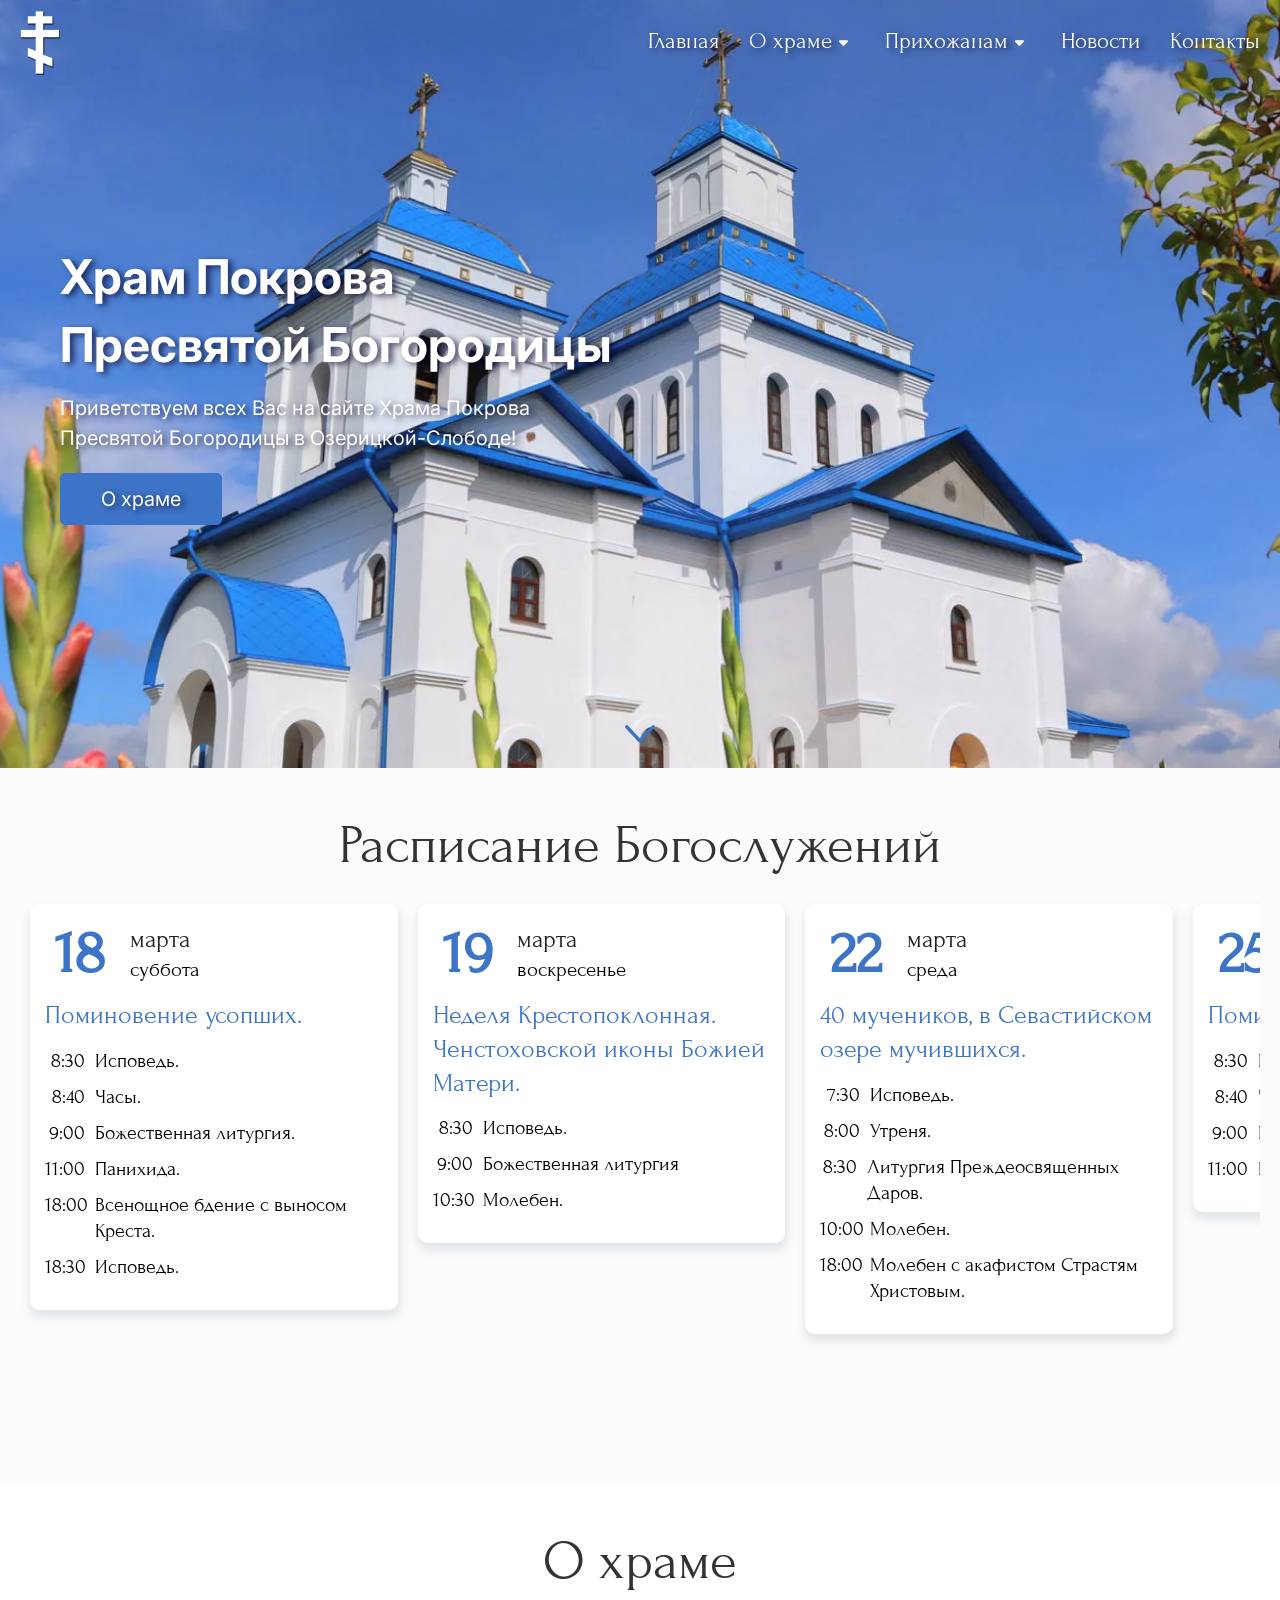
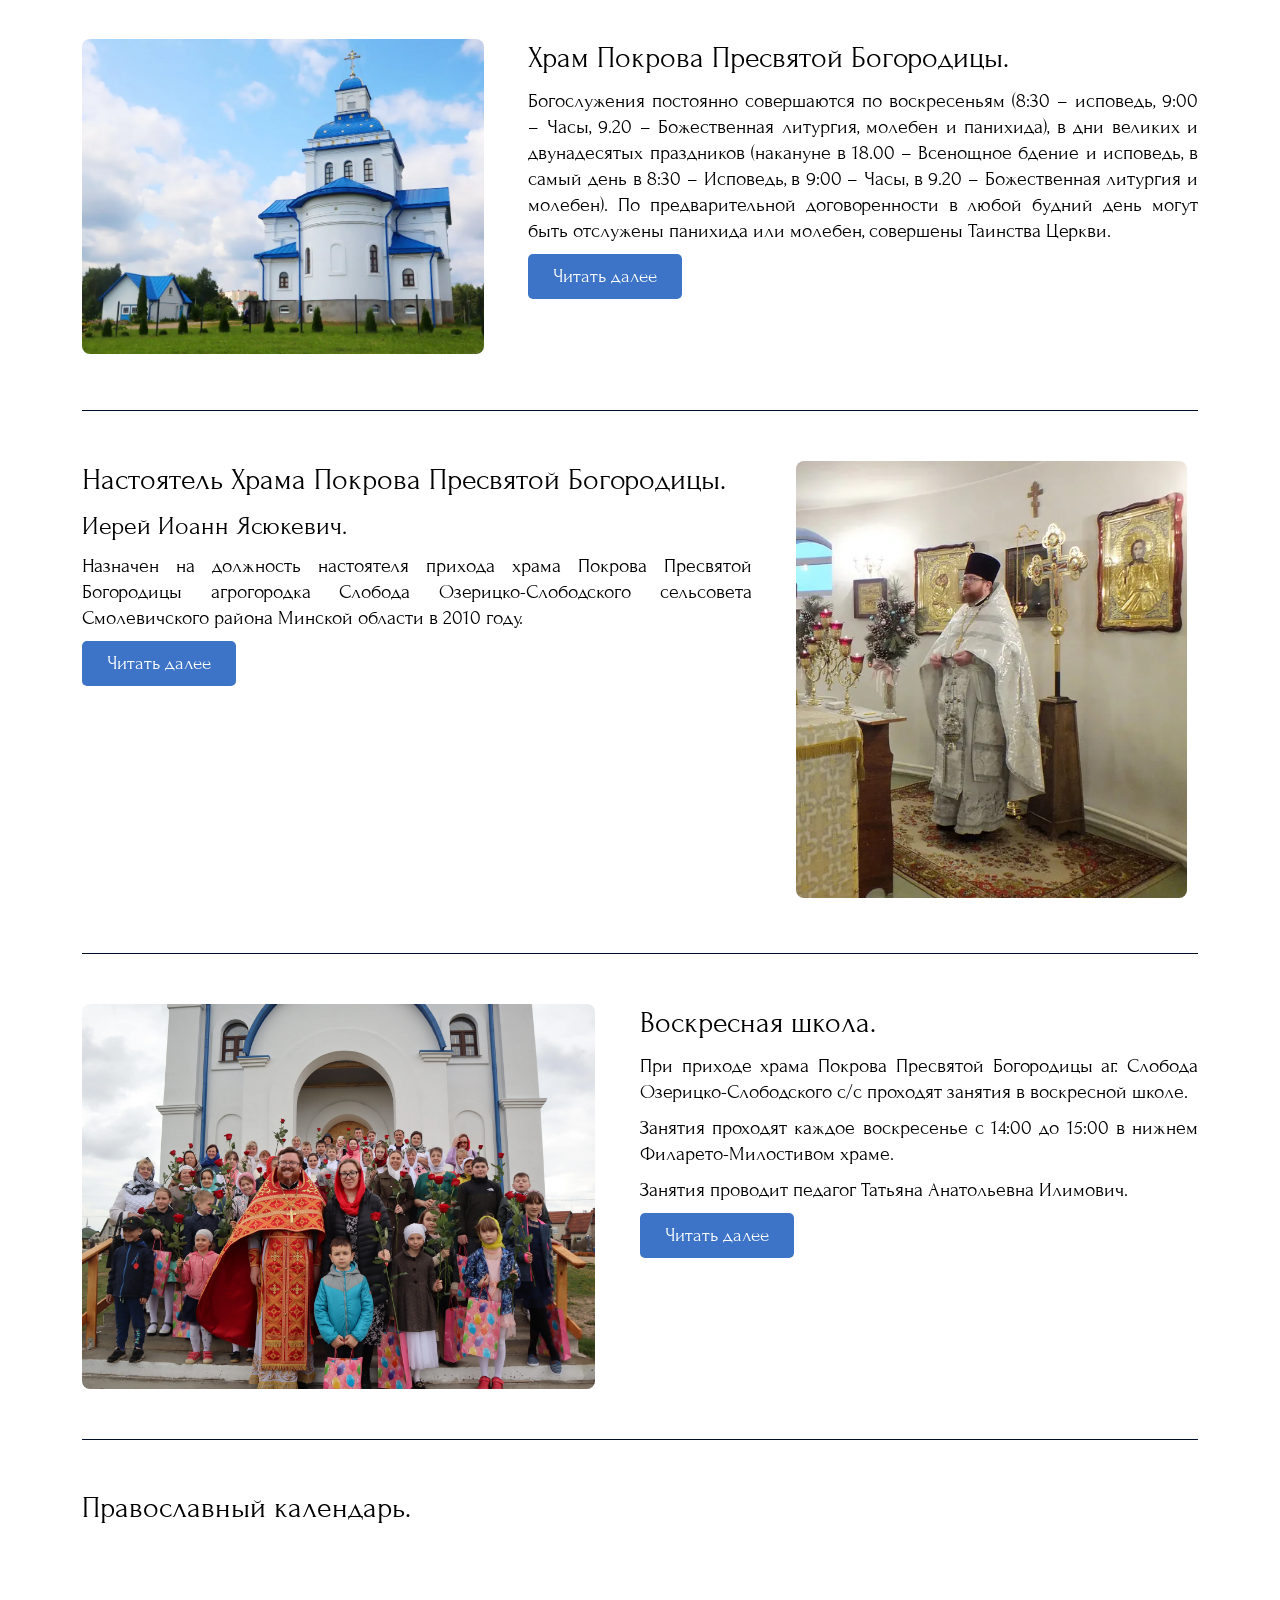
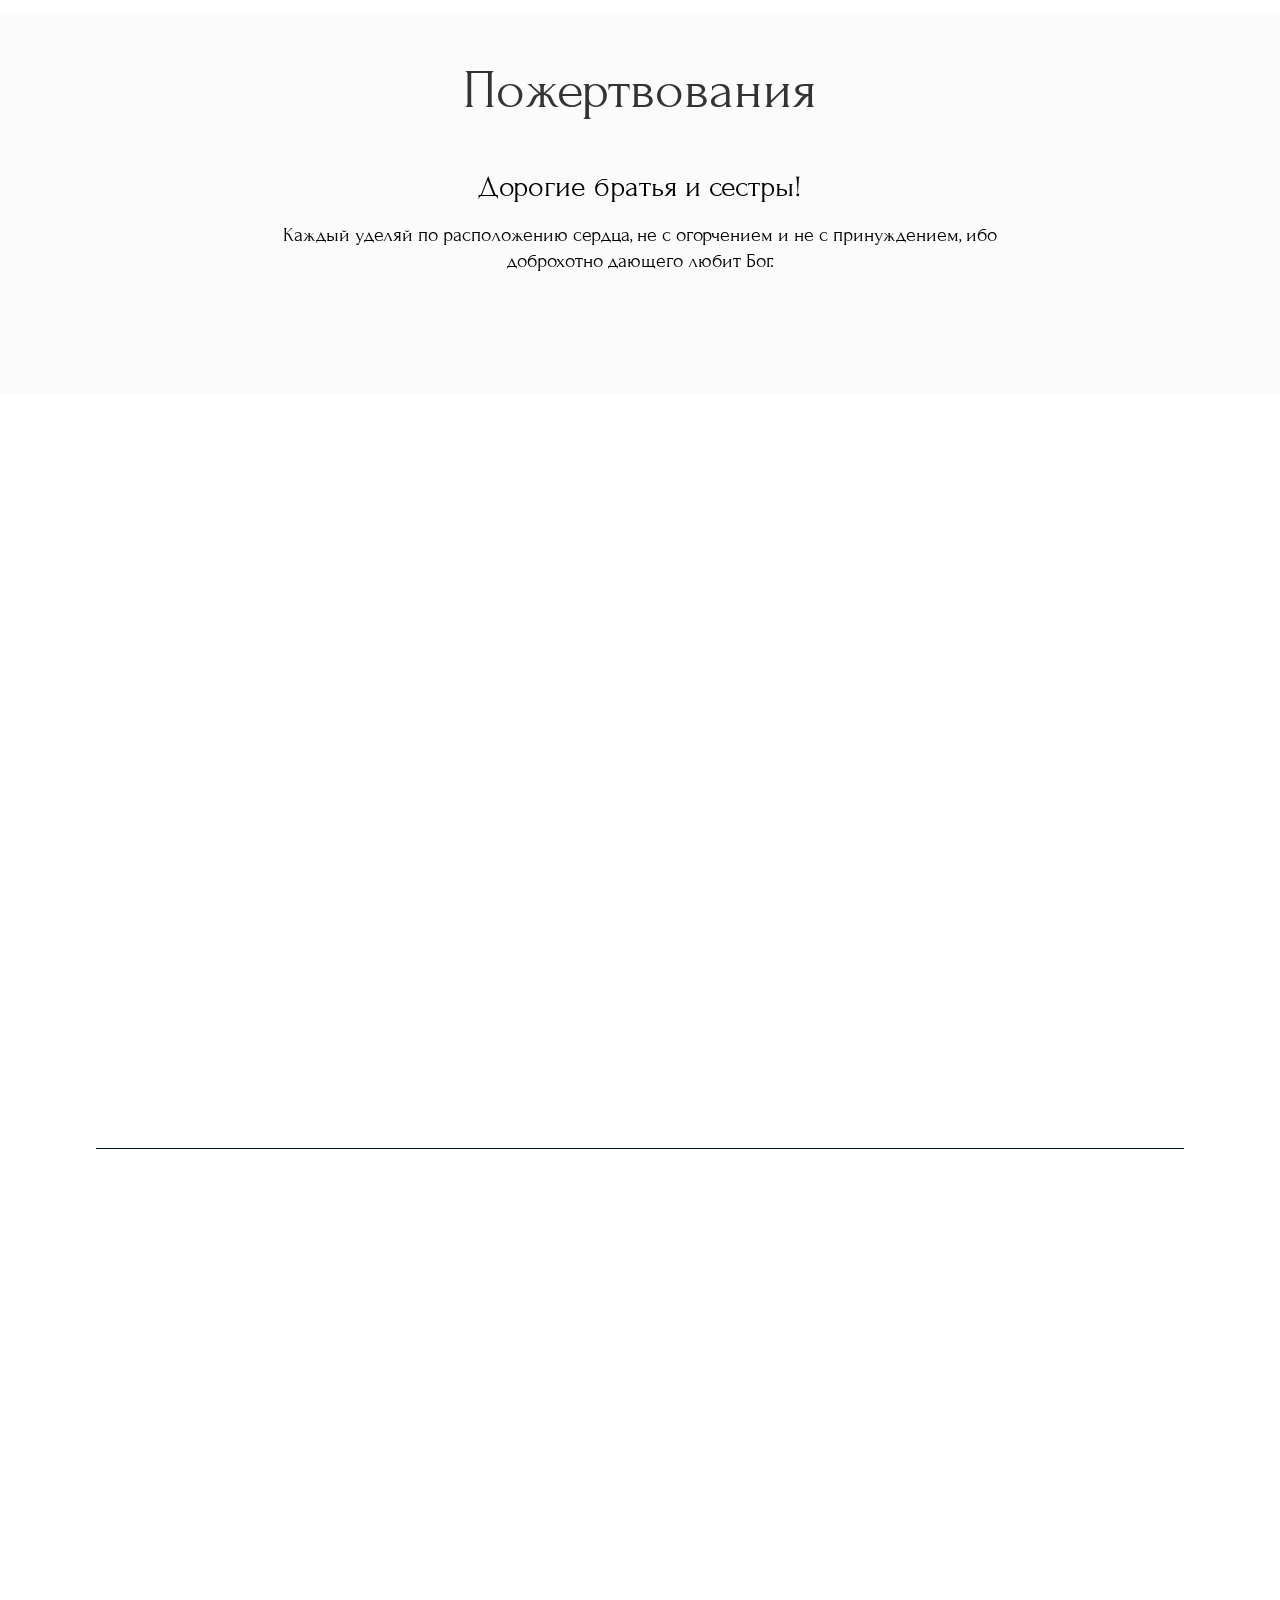
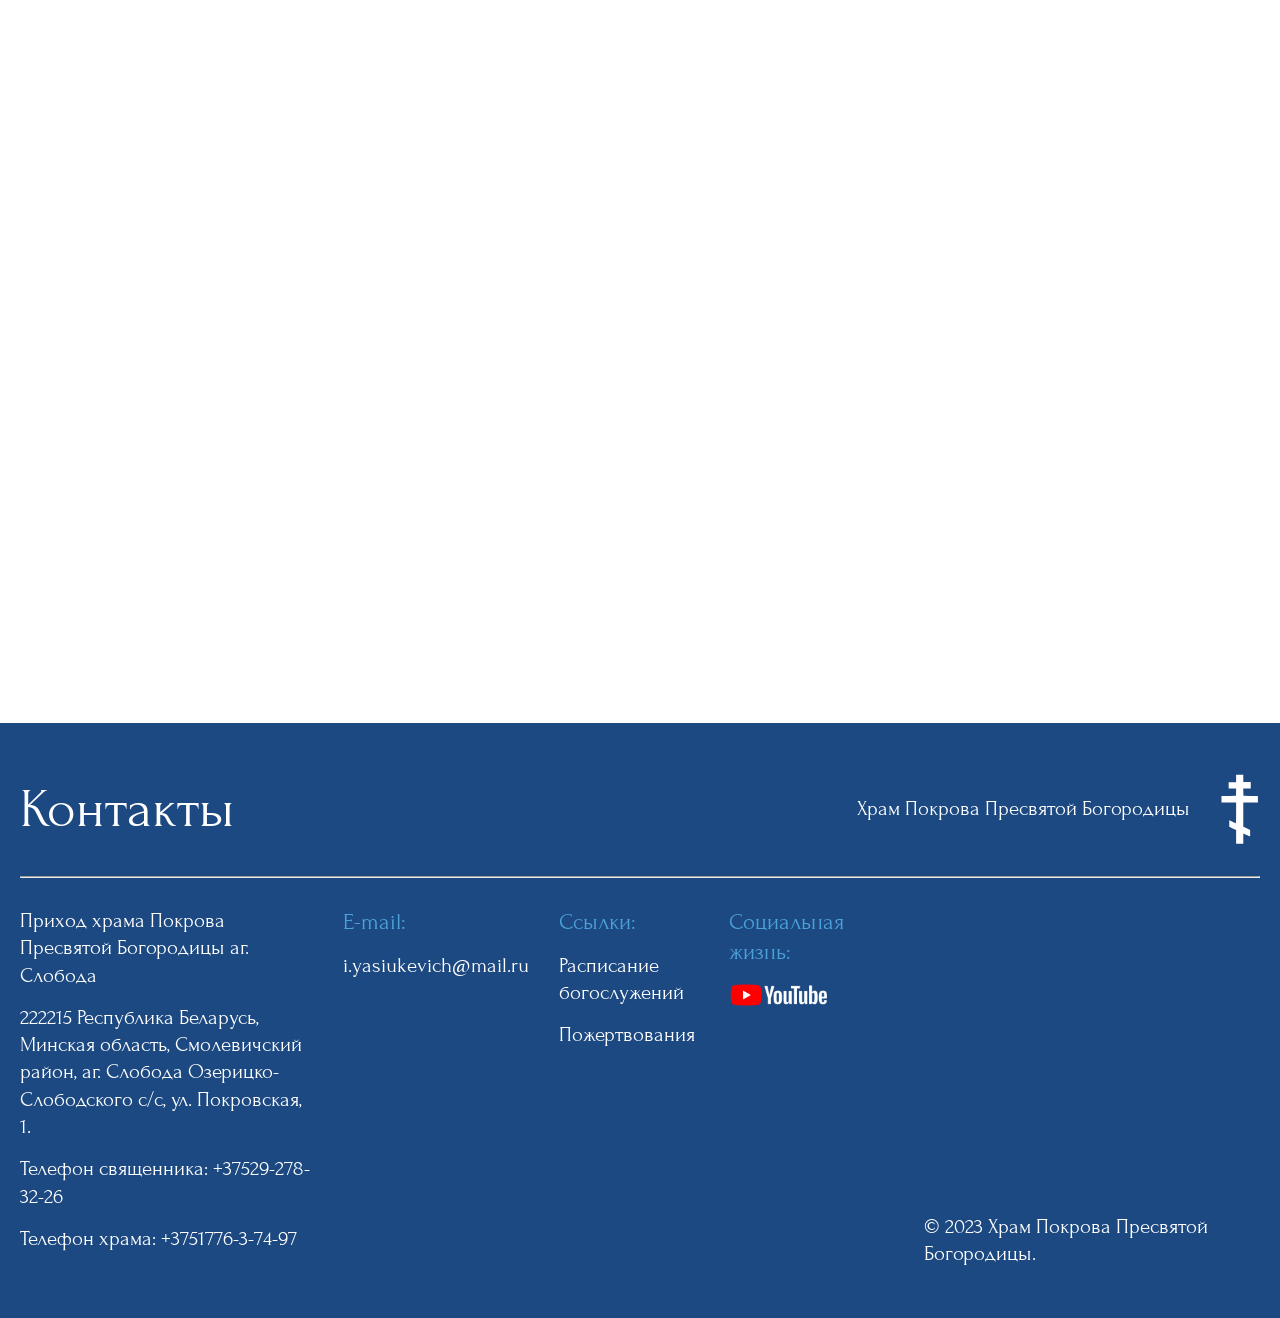
==== index.html @ 7258928e "Add files via upload" ====
<!DOCTYPE html>
<html lang="ru">
<head>
    <meta charset="UTF-8">
    <meta http-equiv="X-UA-Compatible" content="IE=edge">
    <meta name="viewport" content="width=device-width, initial-scale=1.0">
    <link rel="stylesheet" href="https://cdn.jsdelivr.net/npm/swiper@8/swiper-bundle.min.css"/>
    <link rel="stylesheet" href="./assets/fancybox/fancybox.css">
    <link href="https://unpkg.com/aos@2.3.1/dist/aos.css" rel="stylesheet">
    <link rel="icon" href="./favicon.ico" type="image/x-icon">
    <link rel="stylesheet" href="./style.css">
    <title>Pokrov.by</title>
</head>
<body>
    <main>
        <header class="header">
            <div class="container">
                <div class="header__inner">
                    <a href="index.html" class="header__logo-link">
                        <img class="header__logo-img" src="./assets/img/6.png" alt="Логотип">
                    </a>
                    <div class="header__menu-box">
                        <nav class="header__navigation" data-aos="fade-up">
                            <p class="header__nav-title">Храм Покрова<br> Пресвятой Богородицы</p>
                            <svg class="header__svg" data-aos="fade-up" version="1.0" xmlns="http://www.w3.org/2000/svg" width="134.000000pt" height="246.000000pt" viewBox="0 0 134.000000 246.000000" preserveAspectRatio="xMidYMid meet">
                                <g class="header__g" transform="translate(0.000000,246.000000) scale(0.100000,-0.100000)"
                                fill="#ffffff" stroke="none">
                                <path class="header__svg-path" d="M540 2275 l0 -125 -125 0 -125 0 0 -105 0 -105 125 0 126 0 -3 -122
                                -3 -123 -242 -3 -243 -2 0 -110 0 -110 245 0 245 0 0 -345 c0 -231 -3 -345
                                -10 -345 -6 0 -33 11 -60 25 -27 13 -74 36 -104 49 l-56 25 0 -110 0 -110 115
                                -55 115 -56 0 -229 0 -229 120 0 120 0 0 170 c0 94 2 170 4 170 1 0 51 -22
                                109 -50 58 -27 109 -50 112 -50 3 0 5 50 5 111 l0 110 -115 54 -115 54 0 406
                                0 405 245 0 245 0 0 110 0 110 -242 2 -243 3 -3 123 -3 122 126 0 125 0 0 110
                                0 110 -125 0 -125 0 0 120 0 120 -120 0 -120 0 0 -125z"/>
                                </g>
                            </svg>
                            <hr class="header__nav-hr">
                            <ul class="header__menu">
                                <li class="header__menu-item">
                                    <svg class="header__menu-svg" fill="#fff" width="800px" height="800px" viewBox="0 0 32 32" version="1.1" xmlns="http://www.w3.org/2000/svg">
                                        <path d="M31.772 16.043l-15.012-15.724c-0.189-0.197-0.449-0.307-0.721-0.307s-0.533 0.111-0.722 0.307l-15.089 15.724c-0.383 0.398-0.369 1.031 0.029 1.414 0.399 0.382 1.031 0.371 1.414-0.029l1.344-1.401v14.963c0 0.552 0.448 1 1 1h6.986c0.551 0 0.998-0.445 1-0.997l0.031-9.989h7.969v9.986c0 0.552 0.448 1 1 1h6.983c0.552 0 1-0.448 1-1v-14.968l1.343 1.407c0.197 0.204 0.459 0.308 0.722 0.308 0.249 0 0.499-0.092 0.692-0.279 0.398-0.382 0.411-1.015 0.029-1.413zM26.985 14.213v15.776h-4.983v-9.986c0-0.552-0.448-1-1-1h-9.965c-0.551 0-0.998 0.445-1 0.997l-0.031 9.989h-4.989v-15.777c0-0.082-0.013-0.162-0.032-0.239l11.055-11.52 10.982 11.507c-0.021 0.081-0.036 0.165-0.036 0.252z"></path>
                                    </svg>
                                    <a href="index.html" class="header__menu-link">Главная</a>
                                </li>
                                <li class="header__menu-item drop">
                                    <svg class="header__menu-svg" fill="#000000" height="800px" width="800px" version="1.1" id="Layer_1" xmlns="http://www.w3.org/2000/svg" xmlns:xlink="http://www.w3.org/1999/xlink" 
                                        viewBox="0 0 512 512" xml:space="preserve">
                                    <g>
                                        <g>
                                            <path d="M489.296,289.55c-4.143-3.452-212.927-177.439-216.6-180.501V66.783h16.696c9.22,0,16.696-7.475,16.696-16.696
                                                s-7.475-16.696-16.696-16.696h-16.696V16.696C272.695,7.475,265.22,0,256,0c-9.22,0-16.696,7.475-16.696,16.696v16.696h-16.696
                                                c-9.22,0-16.696,7.475-16.696,16.696s7.475,16.696,16.696,16.696h16.696v42.267c-2.613,2.178-212.481,177.069-216.601,180.501
                                                c-7.083,5.904-8.041,16.431-2.138,23.514s16.431,8.039,23.514,2.138l22.703-18.918v199.02c0,9.22,7.475,16.696,16.696,16.696
                                                h345.043c9.22,0,16.696-7.475,16.696-16.696V296.283l22.703,18.919c3.122,2.601,6.911,3.87,10.68,3.87
                                                c4.784,0,9.532-2.046,12.835-6.008C497.338,305.981,496.379,295.454,489.296,289.55z M411.826,478.609H100.174v-210.15
                                                L256,138.603l155.826,129.855V478.609z"/>
                                        </g>
                                    </g>
                                    <g>
                                        <g>
                                            <path d="M359.736,268.2c-13.008-14.457-31.014-22.42-50.704-22.42c-20.965,0-39.233,9.256-53.033,26.82
                                                c-13.802-17.563-32.069-26.82-53.034-26.82c-19.689,0-37.695,7.962-50.702,22.42c-12.269,13.638-19.027,31.826-19.027,51.213
                                                c0,41.805,31.826,67.606,75.876,103.318c10.852,8.797,23.152,18.77,36.023,29.801c3.127,2.68,6.995,4.019,10.866,4.019
                                                c3.87,0,7.739-1.34,10.866-4.019c12.87-11.03,25.169-21.003,36.023-29.801c44.049-35.711,75.876-61.513,75.876-103.318
                                                C378.764,300.026,372.007,281.838,359.736,268.2z M281.859,396.792c-7.949,6.443-16.661,13.507-25.859,21.195
                                                c-9.199-7.688-17.911-14.751-25.859-21.195c-42.894-34.775-63.514-52.59-63.514-77.38c0-19.508,12.735-40.241,36.339-40.241
                                                c26.86,0,36.527,31.8,36.978,33.337c2.042,7.17,8.583,12.164,16.046,12.164c7.485-0.001,14.045-4.943,16.065-12.152
                                                c0.397-1.361,10.041-33.349,36.981-33.349c23.603,0,36.339,20.733,36.339,40.241C345.373,344.201,324.755,362.017,281.859,396.792
                                                z"/>
                                        </g>
                                    </g>
                                    </svg>
                                    <div class="header__dropdown">
                                        <button class="header__menu-btn" data-drop="drop-1">
                                            О храме
                                            <svg class="header__menu-arrow1" width="23px" height="23px" viewBox="0 0 20 20" xmlns="http://www.w3.org/2000/svg">
                                                <path fill="#fff" d="M13.098 8H6.902c-.751 0-1.172.754-.708 1.268L9.292 12.7c.36.399 1.055.399 1.416 0l3.098-3.433C14.27 8.754 13.849 8 13.098 8Z"/>
                                            </svg>
                                        </button>
                                        <div class="header__dropdown-content" data-drop-content id="drop-1">
                                            <ul class="header__dropdown-list">
                                                <li class="header__dropdown-item">
                                                    <a href="church.html" class="header__dropdown-link">О храме</a>
                                                </li>
                                                <li class="header__dropdown-item">
                                                    <a href="construction.html" class="header__dropdown-link">Строительство храма</a>
                                                </li>
                                                <li class="header__dropdown-item">
                                                    <a href="priest.html" class="header__dropdown-link">Настоятель Храма</a>
                                                </li>
                                                <li class="header__dropdown-item">
                                                    <a href="shrines.html" class="header__dropdown-link">Святыни храма</a>
                                                </li>
                                            </ul>
                                        </div>
                                    </div>
                                </li>
                                <li class="header__menu-item drop">
                                    <svg class="header__menu-svg" fill="#fff" version="1.1" id="Capa_1" xmlns="http://www.w3.org/2000/svg" xmlns:xlink="http://www.w3.org/1999/xlink" 
                                        width="800px" height="800px" viewBox="0 0 123.804 123.804"
                                        xml:space="preserve">
                                    <g>
                                        <g>
                                            <circle cx="43.416" cy="12.681" r="12.681"/>
                                            <circle cx="76.235" cy="12.681" r="12.681"/>
                                            <path d="M87.339,96.715c-0.131,0.01-0.262,0.016-0.395,0.016c-2.709,0-4.914-2.205-4.914-4.916
                                                c0-15.354,9.633-21.744,10.043-22.009c0.092-0.06,0.183-0.108,0.273-0.155c0.004-0.002,0.008-0.006,0.012-0.008
                                                c-0.012-0.06-0.023-0.117-0.037-0.176c-2.112-1.794-3.463-4.461-3.463-7.443c0-1.435,0.319-2.792,0.877-4.021
                                                c-0.205-0.869-0.383-1.612-0.521-2.181v-9.483c1.099,2.285,1.951,5.152,2.451,8.845c1.772-1.805,4.237-2.928,6.962-2.928
                                                c0.895,0,1.759,0.131,2.583,0.357c-2.306-14.18-9.315-19.767-16.483-24.163c-0.252-0.154-0.516-0.272-0.779-0.376
                                                c-1.416-0.935-3-1.618-4.617-2.005c-0.01-0.002-0.021-0.003-0.031-0.005l-3.062,3.215l-3.16-3.181
                                                c-1.756,0.432-3.473,1.216-4.973,2.286c-0.045,0.025-0.092,0.038-0.135,0.065c-2.811,1.723-5.596,3.629-8.081,6.161
                                                c-2.477-2.639-5.335-4.704-8.291-6.518c-0.434-0.268-0.896-0.435-1.367-0.553c-1.153-0.646-2.396-1.133-3.655-1.442l-3.159,3.181
                                                l-3.063-3.215c-0.01,0.002-0.021,0.003-0.031,0.005c-1.616,0.387-3.2,1.07-4.615,2.004c-0.267,0.104-0.53,0.222-0.781,0.377
                                                c-7.516,4.61-14.378,10.95-15.62,24.908c1.338-0.701,2.854-1.103,4.466-1.103c1.974,0,3.809,0.597,5.339,1.617
                                                c0.235-2.457,0.688-4.541,1.327-6.33v7.398c1.84,1.76,2.993,4.232,2.993,6.973c0,2.459-0.936,4.697-2.456,6.404
                                                c0.056,0.166,0.106,0.332,0.171,0.492c-0.034,0.256-0.058,0.514-0.058,0.778v0.563c0.046,0.037,0.096,0.074,0.141,0.111
                                                c1.78,1.32,9.426,7.782,9.426,21.372c0,2.688-2.187,4.876-4.876,4.876c-1.028,0-1.98-0.318-2.77-0.863
                                                c-0.034,0.086-0.071,0.172-0.109,0.258l-0.002,23.623c0,0.438-0.055,0.859-0.148,1.268c1.058,1.081,2.529,1.755,4.16,1.755
                                                c3.214-0.001,5.819-2.604,5.819-5.819l-0.007-40.459c0.23,0.012,0.459,0.029,0.692,0.029c0.045,0,0.091-0.005,0.136-0.006
                                                l-0.002,40.436c0,3.215,2.605,5.819,5.819,5.819c3.213,0,5.818-2.604,5.818-5.817l0.002-46.854
                                                c0.074-0.142,0.146-0.282,0.215-0.427c0.072,0.004,0.144,0.021,0.216,0.021c0.023,0,0.048,0,0.07-0.001
                                                c1.458-0.021,2.754-0.675,3.643-1.694c0.314,0.281,0.668,0.521,1.05,0.717c-2.038,9.217-4.309,20-4.319,22.361
                                                c-0.01,1.936,3.48,3.594,8.401,4.637v21.24c0,3.213,2.605,5.817,5.818,5.817c3.214,0,5.818-2.604,5.818-5.819V96.669
                                                c0.273,0.001,0.551,0.001,0.824-0.001l-0.002,20.062c0,3.215,2.605,5.818,5.818,5.819c3.215,0,5.818-2.604,5.818-5.817
                                                l0.002-9.697h-3.053L87.339,96.715z"/>
                                            <circle cx="24.365" cy="61.765" r="7.421"/>
                                            <path d="M36.373,94.126c1.458,0,2.638-1.181,2.638-2.64c0-12.717-7.073-18.524-8.595-19.627c-0.513-0.459-1.178-0.916-2.063-1.398
                                                c-0.676-0.378-1.401-0.662-2.139-0.844l-1.849,1.861l-1.794-1.884c-0.005,0.002-0.012,0.005-0.017,0.007
                                                c-1.154,0.274-2.27,0.819-3.216,1.563c-0.08,0.04-0.161,0.071-0.237,0.12c-0.363,0.234-8.887,5.891-8.887,19.834
                                                c0,1.457,1.18,2.639,2.639,2.639c1.456,0,2.638-1.182,2.638-2.639c0-3.17,0.529-5.764,1.277-7.879v9.209
                                                c0,0.773,0.149,1.498,0.415,2.162c-0.021,0.149-0.035,0.303-0.035,0.457l0.003,24.312c0,1.88,1.524,3.404,3.404,3.404
                                                c1.881,0,3.404-1.524,3.404-3.404v-20.4c0.134,0.008,0.269,0.018,0.405,0.018c0.025,0,0.053-0.002,0.079-0.004v20.388
                                                c0,1.88,1.523,3.403,3.404,3.403c1.881,0,3.405-1.523,3.405-3.403l0.002-24.144c0.445-0.826,0.706-1.762,0.706-2.789V82.346
                                                c1.004,2.309,1.772,5.309,1.772,9.141C33.734,92.945,34.914,94.126,36.373,94.126z"/>
                                            <circle cx="98.726" cy="61.875" r="7.532"/>
                                            <path d="M104.864,72.119c-0.519-0.465-1.192-0.93-2.092-1.42c-0.686-0.383-1.424-0.672-2.172-0.854l-1.875,1.89l-1.82-1.91
                                                c-0.006,0.002-0.012,0.004-0.02,0.004c-1.17,0.279-2.301,0.834-3.262,1.59c-0.082,0.04-0.163,0.07-0.24,0.121
                                                c-0.369,0.236-9.02,5.979-9.02,20.128c0,1.479,1.197,2.678,2.677,2.678s2.679-1.198,2.679-2.678c0-3.216,0.536-5.849,1.295-7.995
                                                v5.497l-2.736,15.481h3.123l0.004,15.697c0,1.909,1.545,3.457,3.455,3.456c1.908,0,3.453-1.547,3.453-3.456V104.65h0.491
                                                l-0.001,15.697c0,1.909,1.547,3.456,3.456,3.456s3.456-1.547,3.456-3.456V104.65h3.436l-2.717-15.352v-6.537
                                                c1.018,2.344,1.799,5.389,1.799,9.277c0,1.479,1.197,2.678,2.68,2.678c1.479,0,2.677-1.199,2.677-2.678
                                                C113.59,79.132,106.411,73.238,104.864,72.119z"/>
                                        </g>
                                    </g>
                                    </svg>
                                    <div class="header__dropdown">
                                        <button class="header__menu-btn" data-drop="drop-2">
                                            Прихожанам
                                            <svg class="header__menu-arrow2" width="23px" height="23px" viewBox="0 0 20 20" xmlns="http://www.w3.org/2000/svg">
                                                <path fill="#fff" d="M13.098 8H6.902c-.751 0-1.172.754-.708 1.268L9.292 12.7c.36.399 1.055.399 1.416 0l3.098-3.433C14.27 8.754 13.849 8 13.098 8Z"/>
                                            </svg>
                                        </button>
                                        <div class="header__dropdown-content" data-drop-content id="drop-2">
                                            <ul class="header__dropdown-list">
                                                <li class="header__dropdown-item">
                                                    <a href="charity.html" class="header__dropdown-link">Пожертвования</a>
                                                </li>
                                                <li class="header__dropdown-item">
                                                    <a href="schedule.html" class="header__dropdown-link">Расписание Богослужений</a>
                                                </li>
                                                <li class="header__dropdown-item">
                                                    <a href="sunday.html" class="header__dropdown-link">Воскресная школа</a>
                                                </li>
                                            </ul>
                                        </div>
                                    </div>
                                </li>
                                <li class="header__menu-item">
                                    <svg class="header__menu-svg" fill="#000000" width="800px" height="800px" viewBox="-1 0 46 46" xmlns="http://www.w3.org/2000/svg">
                                        <path id="_14.News" data-name="14.News" d="M41,47H7a5,5,0,0,1-5-5V2A1,1,0,0,1,3,1H37a1,1,0,0,1,1,1h0V16h7a1,1,0,0,1,1,1V42A5,5,0,0,1,41,47Zm-5-5V3H4V42H4a3,3,0,0,0,3,3H37.022A4.962,4.962,0,0,1,36,42Zm8-24H38V42a3,3,0,0,0,6,0ZM7,40a1,1,0,0,1,1-1h9a1,1,0,0,1,0,2H8A1,1,0,0,1,7,40Zm4.666-16.285a.977.977,0,1,1-1.381-1.381l5.905-5.905a.887.887,0,0,1,.095-.143,1.047,1.047,0,0,1,1.43,0,.959.959,0,0,1,.095.143L22,20.619l2.19-2.19a.887.887,0,0,1,.095-.143.919.919,0,0,1,1.525.143l3.905,3.905a.977.977,0,1,1-1.381,1.381L25,20.381,23.381,22l.334.334a.977.977,0,1,1-1.381,1.381L17,18.381ZM23,29h9a1,1,0,0,1,0,2H23a1,1,0,0,1,0-2Zm0,5h9a1,1,0,0,1,0,2H23a1,1,0,0,1,0-2Zm0,5h9a1,1,0,0,1,0,2H23a1,1,0,0,1,0-2Zm1-23.5A1.5,1.5,0,1,1,22.5,14,1.5,1.5,0,0,1,24,15.5ZM27,10H13a1,1,0,0,1,0-2H27a1,1,0,0,1,0,2ZM8,34h9a1,1,0,0,1,0,2H8a1,1,0,0,1,0-2Zm10-4a1,1,0,0,1-1,1H8a1,1,0,0,1,0-2h9A1,1,0,0,1,18,30Z" transform="translate(-2 -1)" fill-rule="evenodd"/>
                                    </svg>
                                    <a href="news.html" class="header__menu-link">Новости</a>
                                </li>
                                <li class="header__menu-item">
                                    <svg class="header__menu-svg" fill="#000000" width="800px" height="800px" viewBox="0 0 32 32" version="1.1" xmlns="http://www.w3.org/2000/svg">
                                        <path d="M8.194 1.156c1.169 1.612 2.563 3.694 4.175 6.237 0.406 0.688 0.344 1.512-0.181 2.481-0.2 0.406-0.706 1.331-1.512 2.787 0.887 1.25 2.238 2.787 4.056 4.6s3.331 3.169 4.538 4.056c1.45-0.85 2.381-1.369 2.788-1.575 0.525-0.281 1.031-0.425 1.512-0.425 0.363 0 0.688 0.081 0.969 0.244 1.856 1.131 3.956 2.525 6.294 4.175 0.444 0.325 0.694 0.769 0.756 1.331 0.063 0.569-0.113 1.169-0.512 1.819-0.2 0.281-0.525 0.694-0.969 1.244-0.444 0.544-1.113 1.231-2 2.056s-1.613 1.244-2.181 1.244h-0.063c-4.269-0.169-9.531-3.369-15.762-9.6-6.237-6.238-9.438-11.494-9.6-15.769 0-0.563 0.412-1.3 1.244-2.212 0.825-0.906 1.506-1.563 2.025-1.969 0.525-0.4 0.969-0.725 1.331-0.969 0.444-0.325 0.95-0.481 1.513-0.481 0.694 0 1.212 0.244 1.581 0.725zM6.194 2.425c-0.85 0.606-1.644 1.287-2.394 2.031-0.744 0.75-1.181 1.3-1.3 1.662 0.163 3.756 3.156 8.537 8.988 14.35s10.625 8.819 14.375 9.019c0.325-0.119 0.856-0.563 1.606-1.331s1.425-1.575 2.025-2.419c0.119-0.163 0.163-0.3 0.119-0.425-2.419-1.694-4.438-3.044-6.056-4.056-0.163 0-0.363 0.063-0.606 0.181-0.363 0.2-1.269 0.706-2.725 1.512l-1.031 0.606-1.031-0.669c-1.331-0.925-2.944-2.363-4.844-4.3-1.894-1.894-3.306-3.512-4.238-4.844l-0.725-0.969 0.606-1.088c0.806-1.45 1.313-2.363 1.512-2.725 0.119-0.244 0.181-0.444 0.181-0.606-1.438-2.294-2.769-4.313-3.981-6.050h-0.063c-0.156 0-0.3 0.044-0.419 0.119z"></path>
                                    </svg>
                                    <a href="#footer" class="header__menu-link">Контакты</a>
                                </li>
                            </ul>
                        </nav>
                    </div>
                    <div class="header__hamburger">
                        <span class="header__hamburger-line"></span>
                        <span class="header__hamburger-line"></span>
                        <span class="header__hamburger-line"></span>
                    </div>
                </div>
            </div>
        </header>

        <section class="hero" id="hero">
            <div class="hero__gradient"></div>
            <div class="container">
                <div class="hero__inner">
                    <div class="hero__wrapper" data-aos="fade-up">
                        <h1 class="hero__title">Храм Покрова<br>Пресвятой Богородицы</h1>
                        <p class="hero__subtitle">Приветствуем всех Вас на сайте Храма Покрова Пресвятой Богородицы в Озерицкой-Слободе!</p>
                        <a href="#church" class="hero__link">О храме</a>
                    </div>
                    <a href="#schedule" class="hero__svg-link">
                        <svg class="hero__arrow-down" data-aos="fade-up" version="1.0" xmlns="http://www.w3.org/2000/svg" viewBox="0 0 513.000000 305.000000" preserveAspectRatio="xMidYMid meet">
                            <g transform="translate(0.000000,305.000000) scale(0.100000,-0.100000)" fill="#000000" stroke="none">
                                <path class="hero__arrow-path" d="M222 3026 c-193 -63 -272 -286 -159 -451 27 -40 2248 -2436 2307 -2489 62 -56 122 -80 200 -80 95 1 150 28 242 122 41 42 567 608 1168 1257 860 928 1098 1191 1117 1232 33 71 39 137 19 204 -31 109 -104 177 -219 205 -62 16 -72 16 -133 1 -40 -10 -84 -30 -110 -49 -25 -18 -502 -526 -1061 -1128 -559 -602 -1020 -1095 -1024 -1095 -4 0 -471 500 -1038 1110 -797 858 -1043 1117 -1082 1139 -61 35 -159 44 -227 22z"/>
                            </g>
                        </svg>
                    </a>
                </div>
            </div>
        </section>

        <section class="schedule section" id="schedule">
            <div class="container">
                <div class="schedule__inner">
                    <h2 class="schedule__title title" data-aos="fade-up">Расписание Богослужений</h2>
                    <!-- Slider main container -->
                    <div class="schedule__swiper swiper">
                        <!-- Additional required wrapper -->
                        <div class="schedule__swiper-wrapper swiper-wrapper">
                            <!-- Slides -->
                            <div class="schedule__slide swiper-slide" data-aos="fade-up">
                                <div class="schedule__card-top">
                                    <div class="schedule__date">18</div>
                                    <div class="schedule__month-day">
                                        <p class="schedule__month">марта</p>
                                        <p class="schedule__day">суббота</p>
                                    </div>
                                </div>
                                <div class="schedule__card-bottom">
                                    <div class="schedule__celebration">Поминовение усопших.</div>
                                    <ul class="schedule__list">
                                        <li class="schedule__list-item">
                                            <div class="schedule__item-time">8:30</div>
                                            <div class="schedule__item-description">Исповедь.</div>
                                        </li>
                                        <li class="schedule__list-item">
                                            <div class="schedule__item-time">8:40</div>
                                            <div class="schedule__item-description">Часы.</div>
                                        </li>
                                        <li class="schedule__list-item">
                                            <div class="schedule__item-time">9:00</div>
                                            <div class="schedule__item-description">Божественная литургия.</div>
                                        </li>
                                        <li class="schedule__list-item">
                                            <div class="schedule__item-time">11:00</div>
                                            <div class="schedule__item-description">Панихида.</div>
                                        </li>
                                        <li class="schedule__list-item">
                                            <div class="schedule__item-time">18:00</div>
                                            <div class="schedule__item-description">Всенощное бдение с выносом Креста.</div>
                                        </li>
                                        <li class="schedule__list-item">
                                            <div class="schedule__item-time">18:30</div>
                                            <div class="schedule__item-description">Исповедь.</div>
                                        </li>
                                    </ul>
                                </div>
                            </div>

                            <div class="schedule__slide swiper-slide" data-aos="fade-up">
                                <div class="schedule__card-top">
                                    <div class="schedule__date">19</div>
                                    <div class="schedule__month-day">
                                        <p class="schedule__month">марта</p>
                                        <p class="schedule__day">воскресенье</p>
                                    </div>
                                </div>
                                <div class="schedule__card-bottom">
                                    <div class="schedule__celebration">Неделя Крестопоклонная. Ченстоховской иконы Божией Матери.</div>
                                    <ul class="schedule__list">
                                        <li class="schedule__list-item">
                                            <div class="schedule__item-time">8:30</div>
                                            <div class="schedule__item-description">Исповедь.</div>
                                        </li>
                                        <li class="schedule__list-item">
                                            <div class="schedule__item-time">9:00</div>
                                            <div class="schedule__item-description">Божественная литургия</div>
                                        </li>
                                        <li class="schedule__list-item">
                                            <div class="schedule__item-time">10:30</div>
                                            <div class="schedule__item-description">Молебен.</div>
                                        </li>
                                    </ul>
                                </div>
                            </div>

                            <div class="schedule__slide swiper-slide" data-aos="fade-up">
                                <div class="schedule__card-top">
                                    <div class="schedule__date">22</div>
                                    <div class="schedule__month-day">
                                        <p class="schedule__month">марта</p>
                                        <p class="schedule__day">среда</p>
                                    </div>
                                </div>
                                <div class="schedule__card-bottom">
                                    <div class="schedule__celebration">40 мучеников, в Севастийском озере мучившихся.</div>
                                    <ul class="schedule__list">
                                        <li class="schedule__list-item">
                                            <div class="schedule__item-time">7:30</div>
                                            <div class="schedule__item-description">Исповедь.</div>
                                        </li>
                                        <li class="schedule__list-item">
                                            <div class="schedule__item-time">8:00</div>
                                            <div class="schedule__item-description">Утреня.</div>
                                        </li>
                                        <li class="schedule__list-item">
                                            <div class="schedule__item-time">8:30</div>
                                            <div class="schedule__item-description">Литургия Преждеосвященных Даров.</div>
                                        </li>
                                        <li class="schedule__list-item">
                                            <div class="schedule__item-time">10:00</div>
                                            <div class="schedule__item-description">Молебен.</div>
                                        </li>
                                        <li class="schedule__list-item">
                                            <div class="schedule__item-time">18:00</div>
                                            <div class="schedule__item-description">Молебен с акафистом Страстям Христовым.</div>
                                        </li>
                                    </ul>
                                </div>
                            </div>

                            <div class="schedule__slide swiper-slide" data-aos="fade-up">
                                <div class="schedule__card-top">
                                    <div class="schedule__date">25</div>
                                    <div class="schedule__month-day">
                                        <p class="schedule__month">января</p>
                                        <p class="schedule__day">вторник</p>
                                    </div>
                                </div>
                                <div class="schedule__card-bottom">
                                    <div class="schedule__celebration">Поминовение усопших.</div>
                                    <ul class="schedule__list">
                                        <li class="schedule__list-item">
                                            <div class="schedule__item-time">8:30</div>
                                            <div class="schedule__item-description">Исповедь.</div>
                                        </li>
                                        <li class="schedule__list-item">
                                            <div class="schedule__item-time">8:40</div>
                                            <div class="schedule__item-description">Часы.</div>
                                        </li>
                                        <li class="schedule__list-item">
                                            <div class="schedule__item-time">9:00</div>
                                            <div class="schedule__item-description">Божественная литургия.</div>
                                        </li>
                                        <li class="schedule__list-item">
                                            <div class="schedule__item-time">11:00</div>
                                            <div class="schedule__item-description">Панихида.</div>
                                        </li>
                                    </ul>
                                </div>
                            </div>

                            <div class="schedule__slide swiper-slide" data-aos="fade-up">
                                <div class="schedule__card-top">
                                    <div class="schedule__date">26</div>
                                    <div class="schedule__month-day">
                                        <p class="schedule__month">марта</p>
                                        <p class="schedule__day">воскресенье</p>
                                    </div>
                                </div>
                                <div class="schedule__card-bottom">
                                    <div class="schedule__celebration">Преподобного Иоанна Лествичника.</div>
                                    <ul class="schedule__list">
                                        <li class="schedule__list-item">
                                            <div class="schedule__item-time">9:00</div>
                                            <div class="schedule__item-description">Божественная литургия.</div>
                                        </li>
                                        <li class="schedule__list-item">
                                            <div class="schedule__item-time">9:30</div>
                                            <div class="schedule__item-description">Божественная литургия.</div>
                                        </li>
                                        <li class="schedule__list-item">
                                            <div class="schedule__item-time">11:00</div>
                                            <div class="schedule__item-description">Божественная литургия.</div>
                                        </li>
                                        <li class="schedule__list-item">
                                            <div class="schedule__item-time">12:00</div>
                                            <div class="schedule__item-description">Молебен.</div>
                                        </li>
                                    </ul>
                                </div>
                            </div>
                        </div>
                        <div class="schedule__pagination swiper-pagination"></div>
                    </div>
                    <a href="schedule.html" class="schedule__link" data-aos="fade-up">Полное расписание Богослужений</a>
                </div>
            </div>
        </section>

        <section class="church section" id="church">
            <div class="container">
                <div class="church__inner">
                    <h2 class="church__title title" data-aos="fade-up">О храме</h2>
                    <div class="church__box church__box1 ">
                        <div class="church__wrapper">
                            <div class="church__left" data-aos="fade-up">
                                <img class="church__church-img" src="./assets/img/IMG_6022-1024X803.WEBP" alt="Храм Покрова Пресвятой Богородицы">
                            </div>
                            <div class="church__right" data-aos="fade-up">
                                <h3 class="church__right-subtitle">Храм Покрова Пресвятой Богородицы.</h3>
                                <p class="church__right-text">
                                    Богослужения постоянно совершаются по воскресеньям (8:30 – исповедь, 9:00 – Часы,
                                     9.20 – Божественная литургия, молебен и панихида),
                                      в дни великих и двунадесятых праздников (накануне в 18.00 – Всенощное бдение и исповедь,
                                       в самый день в 8:30 – Исповедь, в 9:00 – Часы, в 9.20 – Божественная литургия и молебен). 
                                    По предварительной договоренности в любой будний день могут быть отслужены панихида или молебен, 
                                    совершены Таинства Церкви.
                                </p>
                                <a class="church__right-link" href="church.html">Читать далее</a>
                            </div>
                        </div>
                    </div>
                    <div class="church__box">
                        <div class="church__wrapper">
                            <div class="church__left2" data-aos="fade-up">
                                <h3 class="church__right-subtitle">Настоятель Храма Покрова Пресвятой Богородицы.</h3>
                                <p class="church__right-title">
                                    Иерей Иоанн Ясюкевич.
                                </p>
                                <p class="church__right-text">
                                    Назначен на должность настоятеля прихода храма Покрова Пресвятой Богородицы 
                                    агрогородка Слобода Озерицко-Слободского сельсовета Смолевичского района 
                                    Минской области в 2010 году.
                                </p>
                                <a class="church__right-link" href="priest.html">Читать далее</a>
                            </div>
                            <div class="church__right2" data-aos="fade-up">
                                <img class="church__church-img" src="./assets/img/DSCF3359_MIN.WEBP" alt="Настоятель Храма Покрова Пресвятой Богородицы">
                            </div>
                        </div>
                    </div>
                    <div class="church__box" id="sunday-school">
                        <div class="church__wrapper">
                            <div class="church__sunday-left" data-aos="fade-up">
                                <img class="church__sunday-image1" src="./assets/img/SUNDAY.WEBP" alt="Воскресная школа в Храме Покрова Пресвятой Богородицы">
                            </div>
                            <div class="church__sunday-right" data-aos="fade-up">
                                <h3 class="church__right-subtitle">Воскресная школа.</h3>
                                <p class="church__right-text">
                                    При приходе храма Покрова Пресвятой Богородицы аг. Слобода Озерицко-Слободского с/с проходят занятия в воскресной школе.
                                </p>
                                <p class="church__right-text">
                                    Занятия проходят каждое воскресенье с 14:00 до 15:00 в нижнем Филарето-Милостивом храме.
                                </p>
                                <p class="church__right-text">
                                    Занятия проводит педагог Татьяна Анатольевна Илимович.
                                </p>
                                <a class="church__right-link" href="sunday.html">Читать далее</a>
                            </div>
                        </div>
                    </div>
                    <div class="church__box">
                        <div class="church__wrapper church__wrapper-calendar">
                            <div class="church__right-calendar" data-aos="fade-up">
                                <h3 class="church__right-subtitle">Православный календарь.</h3>
                                <div class="church__calendar-description">
                                    <script language="Javascript" src="https://script.pravoslavie.ru/calendar.php"></script>
                                </div>
                            </div>
                            <div class="church__left-calendar" data-aos="fade-up">
                                <div class="church__day-icon">
                                    <script language="Javascript" src="https://script.pravoslavie.ru/icon.php"></script>
                                </div>
                            </div>
                        </div>
                    </div>
                </div>
            </div>
        </section>

        <section class="charity section" id="charity">
            <div class="container">
                <div class="charity__inner">
                    <h2 class="charity__title title" data-aos="fade-up">Пожертвования</h2>
                    <p class="charity__subtitle" data-aos="fade-up">Дорогие братья и сестры!</p>
                    <p class="charity__text" data-aos="fade-up">Каждый уделяй по расположению сердца, не с огорчением и не с принуждением, 
                        ибо доброхотно дающего любит Бог.</p>
                    <a class="charity__link" href="charity.html" data-aos="fade-up">Сделать пожертвование</a>
                </div>
            </div>
        </section>

        <section class="news section" id="news">
            <div class="container">
                <div class="news__inner">
                    <h2 class="news__title title" data-aos="fade-up">Новости храма</h2>
                    <div class="news__box">
                        <article class="news__article" data-aos="fade-up">
                            <div class="news__thumb">
                                <img class="news__image" src="./assets/img/NEWS4.WEBP" loading="lazy" alt="Новости">
                            </div>
                            <h3 class="news__article-title">Крещение Господа Бога и Спаса нашего Иисуса Христа. 2023г.</h3>
                            <div class="news__article-iconbox">
                                <div class="news__article-viewsbox">
                                    <svg class="news__article-svg-calendar" viewBox="0 0 16 16" xmlns="http://www.w3.org/2000/svg"><path d="M14.25 2.5h-.75v-1h-1.25v1h-8.5v-1H2.5v1h-.75A1.25 1.25 0 0 0 .5 3.75v9.5a1.25 1.25 0 0 0 1.25 1.25h12.5a1.25 1.25 0 0 0 1.25-1.25v-9.5a1.25 1.25 0 0 0-1.25-1.25zM1.75 3.75h12.5V5H1.75V3.75zm0 9.5v-7h12.5v7z"/><path d="M3 8h1.1v1.2H3zm0 2.4h1.1v1.2H3zM11.8 8h1.1v1.2h-1.1zm0 2.4h1.1v1.2h-1.1zM9.6 8h1.1v1.2H9.6zm0 2.4h1.1v1.2H9.6zM7.4 8h1.1v1.2H7.4zm0 2.4h1.1v1.2H7.4zM5.2 8h1.1v1.2H5.2zm0 2.4h1.1v1.2H5.2z"/></svg>
                                    <span class="news__article-date">12.04.2023</span>
                                </div>
                                <div class="news__article-viewsbox">
                                    <svg class="news__article-svg" fill="#000000" viewBox="-5.5 0 32 32" version="1.1" xmlns="http://www.w3.org/2000/svg">
                                        <path class="news__article-svg-path" d="M10.32 22.32c-5.6 0-9.92-5.56-10.12-5.8-0.24-0.32-0.24-0.72 0-1.040 0.2-0.24 4.52-5.8 10.12-5.8s9.92 5.56 10.12 5.8c0.24 0.32 0.24 0.72 0 1.040-0.2 0.24-4.56 5.8-10.12 5.8zM1.96 16c1.16 1.32 4.52 4.64 8.36 4.64s7.2-3.32 8.36-4.64c-1.16-1.32-4.52-4.64-8.36-4.64s-7.2 3.32-8.36 4.64zM10.32 20c-2.2 0-4-1.8-4-4s1.8-4 4-4 4 1.8 4 4-1.84 4-4 4zM10.32 13.68c-1.28 0-2.32 1.040-2.32 2.32s1.040 2.32 2.32 2.32 2.32-1.040 2.32-2.32-1.040-2.32-2.32-2.32z"></path>
                                    </svg>
                                    <span class="news__article-number-views">32</span>
                                </div>
                            </div>
                            <a href="#" class="news__article-link">Читать далее</a>
                        </article>
                        <article class="news__article" data-aos="fade-up">
                            <div class="news__thumb">
                                <img class="news__image" src="./assets/img/NEWS5.WEBP" loading="lazy" alt="Новости">
                            </div>
                            <h3 class="news__article-title">Рождество Христово 2023г.</h3>
                            <div class="news__article-iconbox">
                                <div class="news__article-viewsbox">
                                    <svg class="news__article-svg-calendar" viewBox="0 0 16 16" xmlns="http://www.w3.org/2000/svg"><path d="M14.25 2.5h-.75v-1h-1.25v1h-8.5v-1H2.5v1h-.75A1.25 1.25 0 0 0 .5 3.75v9.5a1.25 1.25 0 0 0 1.25 1.25h12.5a1.25 1.25 0 0 0 1.25-1.25v-9.5a1.25 1.25 0 0 0-1.25-1.25zM1.75 3.75h12.5V5H1.75V3.75zm0 9.5v-7h12.5v7z"/><path d="M3 8h1.1v1.2H3zm0 2.4h1.1v1.2H3zM11.8 8h1.1v1.2h-1.1zm0 2.4h1.1v1.2h-1.1zM9.6 8h1.1v1.2H9.6zm0 2.4h1.1v1.2H9.6zM7.4 8h1.1v1.2H7.4zm0 2.4h1.1v1.2H7.4zM5.2 8h1.1v1.2H5.2zm0 2.4h1.1v1.2H5.2z"/></svg>
                                    <span class="news__article-date">12.04.2023</span>
                                </div>
                                <div class="news__article-viewsbox">
                                    <svg class="news__article-svg" fill="#000000" viewBox="-5.5 0 32 32" version="1.1" xmlns="http://www.w3.org/2000/svg">
                                        <path class="news__article-svg-path" d="M10.32 22.32c-5.6 0-9.92-5.56-10.12-5.8-0.24-0.32-0.24-0.72 0-1.040 0.2-0.24 4.52-5.8 10.12-5.8s9.92 5.56 10.12 5.8c0.24 0.32 0.24 0.72 0 1.040-0.2 0.24-4.56 5.8-10.12 5.8zM1.96 16c1.16 1.32 4.52 4.64 8.36 4.64s7.2-3.32 8.36-4.64c-1.16-1.32-4.52-4.64-8.36-4.64s-7.2 3.32-8.36 4.64zM10.32 20c-2.2 0-4-1.8-4-4s1.8-4 4-4 4 1.8 4 4-1.84 4-4 4zM10.32 13.68c-1.28 0-2.32 1.040-2.32 2.32s1.040 2.32 2.32 2.32 2.32-1.040 2.32-2.32-1.040-2.32-2.32-2.32z"></path>
                                    </svg>
                                    <span class="news__article-number-views">32</span>
                                </div>
                            </div>
                            <a href="#" class="news__article-link">Читать далее</a>
                        </article>
                        <article class="news__article" data-aos="fade-up">
                            <div class="news__thumb">
                                <img class="news__image" src="./assets/img/NEWS6.WEBP" loading="lazy" alt="Новости">
                            </div>
                            <h3 class="news__article-title">День памяти святого праведного Филарета Милостивого 14.12.2022г.
                            </h3>
                            <div class="news__article-iconbox">
                                <div class="news__article-viewsbox">
                                    <svg class="news__article-svg-calendar" viewBox="0 0 16 16" xmlns="http://www.w3.org/2000/svg"><path d="M14.25 2.5h-.75v-1h-1.25v1h-8.5v-1H2.5v1h-.75A1.25 1.25 0 0 0 .5 3.75v9.5a1.25 1.25 0 0 0 1.25 1.25h12.5a1.25 1.25 0 0 0 1.25-1.25v-9.5a1.25 1.25 0 0 0-1.25-1.25zM1.75 3.75h12.5V5H1.75V3.75zm0 9.5v-7h12.5v7z"/><path d="M3 8h1.1v1.2H3zm0 2.4h1.1v1.2H3zM11.8 8h1.1v1.2h-1.1zm0 2.4h1.1v1.2h-1.1zM9.6 8h1.1v1.2H9.6zm0 2.4h1.1v1.2H9.6zM7.4 8h1.1v1.2H7.4zm0 2.4h1.1v1.2H7.4zM5.2 8h1.1v1.2H5.2zm0 2.4h1.1v1.2H5.2z"/></svg>
                                    <span class="news__article-date">12.04.2023</span>
                                </div>
                                <div class="news__article-viewsbox">
                                    <svg class="news__article-svg" fill="#000000" viewBox="-5.5 0 32 32" version="1.1" xmlns="http://www.w3.org/2000/svg">
                                        <path class="news__article-svg-path" d="M10.32 22.32c-5.6 0-9.92-5.56-10.12-5.8-0.24-0.32-0.24-0.72 0-1.040 0.2-0.24 4.52-5.8 10.12-5.8s9.92 5.56 10.12 5.8c0.24 0.32 0.24 0.72 0 1.040-0.2 0.24-4.56 5.8-10.12 5.8zM1.96 16c1.16 1.32 4.52 4.64 8.36 4.64s7.2-3.32 8.36-4.64c-1.16-1.32-4.52-4.64-8.36-4.64s-7.2 3.32-8.36 4.64zM10.32 20c-2.2 0-4-1.8-4-4s1.8-4 4-4 4 1.8 4 4-1.84 4-4 4zM10.32 13.68c-1.28 0-2.32 1.040-2.32 2.32s1.040 2.32 2.32 2.32 2.32-1.040 2.32-2.32-1.040-2.32-2.32-2.32z"></path>
                                    </svg>
                                    <span class="news__article-number-views">32</span>
                                </div>
                            </div>
                            <a href="#" class="news__article-link">Читать далее</a>
                        </article>
                    </div>
                    <a href="news.html" class="news__link" data-aos="fade-up">Все новости</a>
                </div>
            </div>
        </section>

        <section class="gallery section" id="gallery">
            <div class="container">
                <div class="gallery__inner">
                    <h2 class="gallery__title title" data-aos="fade-up">Галерея</h2>
                    <div class="gallery__box" data-aos="fade-up">
                        <img class="gallery__image" loading="lazy" data-fancybox="gallery" src="./assets/img/gallary/DSCF2777-768x1024.WEBP" alt="Храм Покрова Пресвятой Богородицы">
                        <img class="gallery__image" loading="lazy" data-fancybox="gallery" src="./assets/img/gallary/0P1A7714_o-1024x683.WEBP" alt="Храм Покрова Пресвятой Богородицы">
                        <img class="gallery__image" loading="lazy" data-fancybox="gallery" src="./assets/img/gallary/0P1A7783_min.WEBP" alt="Храм Покрова Пресвятой Богородицы">
                        <img class="gallery__image" loading="lazy" data-fancybox="gallery" src="./assets/img/gallary/DSCF4991-1024x768.WEBP" alt="Храм Покрова Пресвятой Богородицы">
                        <img class="gallery__image" loading="lazy" data-fancybox="gallery" src="./assets/img/gallary/IMG_6784_o-683x1024.WEBP" alt="Храм Покрова Пресвятой Богородицы">
                        <img class="gallery__image" loading="lazy" data-fancybox="gallery" src="./assets/img/gallary/DSCF4876-1024x767.WEBP" alt="Храм Покрова Пресвятой Богородицы">
                        <img class="gallery__image" loading="lazy" data-fancybox="gallery" src="./assets/img/gallary/DSCF2811-1024x768.WEBP" alt="Храм Покрова Пресвятой Богородицы">
                        <img class="gallery__image" loading="lazy" data-fancybox="gallery" src="./assets/img/gallary/IMG_6907_o.WEBP" alt="Храм Покрова Пресвятой Богородицы">
                        <img class="gallery__image" loading="lazy" data-fancybox="gallery" src="./assets/img/gallary/DSCF4897-1024x768.WEBP" alt="Храм Покрова Пресвятой Богородицы">
                        <img class="gallery__image" loading="lazy" data-fancybox="gallery" src="./assets/img/gallary/DSCF4687-1024x768.WEBP" alt="Храм Покрова Пресвятой Богородицы">
                        <img class="gallery__image" loading="lazy" data-fancybox="gallery" src="./assets/img/gallary/IMG_6022-1024x803.WEBP" alt="Храм Покрова Пресвятой Богородицы">
                        <img class="gallery__image" loading="lazy" data-fancybox="gallery" src="./assets/img/gallary/IMG_7049_o.WEBP" alt="Храм Покрова Пресвятой Богородицы">
                        <img class="gallery__image" loading="lazy" data-fancybox="gallery" src="./assets/img/gallary/IMG_6664_o.WEBP" alt="Храм Покрова Пресвятой Богородицы">
                        <img class="gallery__image" loading="lazy" data-fancybox="gallery" src="./assets/img/gallary/MU7A9029_min.WEBP" alt="Храм Покрова Пресвятой Богородицы">
                        <img class="gallery__image" loading="lazy" data-fancybox="gallery" src="./assets/img/gallary/IMG_7128_min.WEBP" alt="Храм Покрова Пресвятой Богородицы">
                    </div>
                </div>
            </div>
        </section>

        <section class="map section" id="map">
            <div class="map__inner">
                <div class="container">
                    <h2 class="map__title title" data-aos="fade-up">Как добраться</h2>
                    <div class="map__wrapper">
                        <p class="map__text text" data-aos="fade-up">От станции метро «Восток» (выход из метро возле торгового центра Dana Mall) маршрутным такси «Минск – Смолевичи» до остановки «Слобода Озерицкая»;</p>
                        <p class="map__text text" data-aos="fade-up">От станции метро «Уручье» (выход из метро к автобусной остановке в направлении выезда из Минска) маршрутным такси №318 «Минск – Слобода».</p>
                    </div>
                </div>
                <iframe class="map__iframe" data-aos="fade-up" src="https://www.google.com/maps/embed?pb=!1m14!1m8!1m3!1d3942.9949034718998!2d27.88196806673797!3d54.01131642916007!3m2!1i1024!2i768!4f13.1!3m3!1m2!1s0x46dbb59efdc9451b%3A0xaf46c80cad4479aa!2z0KXRgNCw0Lwg0J_QvtC60YDQvtCy0LAg0J_RgNC10YHQstGP0YLQvtC5INCR0L7Qs9C-0YDQvtC00LjRhtGL!5e0!3m2!1sru!2sby!4v1674220715675!5m2!1sru!2sby" width="600" height="450" style="border:0;" allowfullscreen="" loading="lazy" referrerpolicy="no-referrer-when-downgrade"></iframe>
            </div>
        </section>

        <footer class="footer" id="footer">
            <div class="container">
                <div class="footer__inner">
                    <div class="footer__wrapper-top">
                        <h2 class="footer__wrapper-top-title" data-aos="fade-up">Контакты</h2>
                        <div class="footer__wrapper-top-rigth">
                            <p class="footer__wrapper-top-text" data-aos="fade-up">Храм Покрова Пресвятой Богородицы</p>
                            <svg class="footer__svg" data-aos="fade-up" version="1.0" xmlns="http://www.w3.org/2000/svg" width="134.000000pt" height="246.000000pt" viewBox="0 0 134.000000 246.000000" preserveAspectRatio="xMidYMid meet">
                                <g class="footer__g" transform="translate(0.000000,246.000000) scale(0.100000,-0.100000)"
                                fill="#ffffff" stroke="none">
                                <path d="M540 2275 l0 -125 -125 0 -125 0 0 -105 0 -105 125 0 126 0 -3 -122
                                -3 -123 -242 -3 -243 -2 0 -110 0 -110 245 0 245 0 0 -345 c0 -231 -3 -345
                                -10 -345 -6 0 -33 11 -60 25 -27 13 -74 36 -104 49 l-56 25 0 -110 0 -110 115
                                -55 115 -56 0 -229 0 -229 120 0 120 0 0 170 c0 94 2 170 4 170 1 0 51 -22
                                109 -50 58 -27 109 -50 112 -50 3 0 5 50 5 111 l0 110 -115 54 -115 54 0 406
                                0 405 245 0 245 0 0 110 0 110 -242 2 -243 3 -3 123 -3 122 126 0 125 0 0 110
                                0 110 -125 0 -125 0 0 120 0 120 -120 0 -120 0 0 -125z"/>
                                </g>
                            </svg>
                        </div>
                    </div>
                    <hr class="footer__hr">
                    <div class="footer__wrapper-bottom">
                        <div class="footer__wrapper-bottom-left" data-aos="fade-up">
                            <p class="footer__wrapper-text">Приход храма Покрова Пресвятой Богородицы 
                                аг. Слобода
                            </p>
                            <p class="footer__wrapper-text">222215 Республика Беларусь, 
                                Минская область, Смолевичский район, аг. Слобода 
                                Озерицко-Слободского с/с, ул. Покровская, 1.
                            </p>
                            <a href="tel:+375292783226" class="footer__wrapper-left-phone">Телефон священника: +37529-278-32-26</a>
                            <a href="tel:+375177637497" class="footer__wrapper-left-phone">Телефон храма: +3751776-3-74-97</a>
                        </div>
                        <div class="footer__wrapper-bottom-center" data-aos="fade-up">
                            <div class="footer__wrapper-center-email">
                                <span class="footer__center-span">E-mail:</span>
                                <a href="mailto:i.yasiukevich@mail.ru" class="footer__wrapper-email">i.yasiukevich@mail.ru</a>
                            </div>
                            <div class="footer__wrapper-center-links">
                                <span class="footer__center-span">Ссылки:</span>
                                <ul class="footer__wrapper-list">
                                    <li class="footer__wrapper-item">
                                        <a href="schedule.html" class="footer__wrapper-link">Расписание богослужений</a>
                                    </li>
                                    <li class="footer__wrapper-item">
                                        <a href="charity.html" class="footer__wrapper-link">Пожертвования</a>
                                    </li>
                                </ul>
                            </div>
                            <div class="footer__wrapper-center-social">
                                <span class="footer__center-span">Социальная жизнь:</span>
                                <a class="footer__wrapper-link-social" href="https://www.youtube.com/channel/UClTE8AlyFgBSyWQaMQPgfZw" target="_blank">
                                    <img class="footer__wrapper-youtube" src="./assets/img/YouTube-White-Full-Color-Logo.wine.png" alt="youtube icon">
                                </a>
                            </div>
                        </div>
                        <div class="footer__wrapper-bottom-rigth">
                            <p class="footer__wrapper-rigths">© 2023 Храм Покрова Пресвятой Богородицы.</p>
                        </div>
                    </div>
                </div>
            </div>
        </footer>
    </main>
    <script src="https://cdn.jsdelivr.net/npm/swiper@8/swiper-bundle.min.js" defer></script>
    <script src="./assets/js/swiper.js" defer></script>
    <script src="./assets/js/aos.js" defer></script>
    <script src="./assets/fancybox/fancybox.umd.js" defer></script>
    <script src="./assets/js/burger-menu.js" defer></script>
    <script src="./assets/js/dropdown.js" defer></script>
    <script src="./assets/js/main.js" defer></script>
</body>
</html>
---- style.css ----
@import url("https://fonts.googleapis.com/css2?family=Forum&family=Inter:wght@400;700&display=swap");
:root {
  --color-white:#ffffff;
  --accent-color:#3d74c7;
  --accent-color-dark:#3865aa;
  --bg-color:#fbfbfb;
  --text-color: #564f4f;
  --border-radius:5px;
  --border-radius-images:8px;
}

.news__link, .charity__link, .church__right-link, .schedule__link {
  text-decoration: none;
  display: inline-block;
  text-align: center;
  font-size: 19px;
  padding: 10px 25px;
  border-radius: 5px;
  background-color: var(--accent-color);
  color: var(--color-white);
  transition: all ease-in 0.3s;
}
.news__link:hover, .charity__link:hover, .church__right-link:hover, .schedule__link:hover {
  background-color: #3865aa;
  text-shadow: 4px 2px 6px rgba(3, 2, 43, 0.69);
}

* {
  margin: 0;
  padding: 0;
  box-sizing: border-box;
}

html {
  scroll-behavior: smooth;
}

body {
  position: relative;
  font-family: "Forum", cursive;
  line-height: 1.3;
}

main {
  position: relative;
  z-index: 10;
}

.container {
  max-width: 1440px;
  margin: 0 auto;
  padding: 0 20px;
}

.section {
  padding: 0 0 50px 0;
}

.title {
  text-align: center;
  font-size: 55px;
  line-height: 1;
  font-weight: 400;
  color: rgb(51, 51, 51);
  padding: 50px 0 50px;
}

.lock {
  overflow: hidden;
}

@media screen and (max-width: 900px) {
  .container {
    padding: 0 15px;
  }
  .section {
    padding: 0 0 40px 0;
  }
  .title {
    font-size: 50px;
    padding: 40px 0 40px;
  }
}
@media screen and (max-width: 768px) {
  .section {
    padding: 0 0 30px 0;
  }
  .title {
    font-size: 45px;
    padding: 30px 0 30px;
  }
}
@media screen and (max-width: 576px) {
  .section {
    padding: 0 0 25px 0;
  }
  .title {
    font-size: 35px;
    padding: 25px 0 25px;
  }
}
.header__hamburger {
  display: none;
  width: 38px;
  height: 24px;
  position: relative;
  z-index: 5;
  cursor: pointer;
}
.header__hamburger.active span {
  transform: scale(0);
}
.header__hamburger.active span:first-child {
  transform: rotate(-45deg);
  top: calc(50% - 2px);
}
.header__hamburger.active span:last-child {
  transform: rotate(45deg);
  bottom: calc(50% - 2px);
}
.header__hamburger-line {
  position: absolute;
  top: calc(50% - 2px);
  left: 0;
  width: 100%;
  height: 4px;
  border-radius: 5px;
  transition: all 0.3s;
  background-color: #fff;
}
.header__hamburger-line:first-child {
  top: 0;
}
.header__hamburger-line:last-child {
  top: auto;
  bottom: 0;
}

@media screen and (max-width: 740px) {
  .header__hamburger {
    display: block;
  }
}
.header {
  padding: 10px 0;
  position: absolute;
  top: 0;
  left: 0;
  right: 0;
  z-index: 5;
}
.header__inner {
  display: flex;
  justify-content: space-between;
  align-items: center;
  gap: 25px;
}
.header .active {
  left: 0;
}
.header .menu-bg {
  left: 0;
  right: 0;
}
.header__logo-link {
  display: flex;
  align-items: center;
  text-decoration: none;
}
.header__logo-img {
  width: 40px;
  height: auto;
}
.header__logo-title {
  display: none;
  text-align: center;
  font-size: 18px;
  line-height: 1.3;
  color: var(--color-white);
  font-weight: 400;
}
.header__menu {
  display: flex;
  align-items: center;
}
.header__menu-item {
  list-style: none;
  height: 100%;
}
.header__menu-item + .header__menu-item {
  margin-left: 30px;
}
.header__menu-link {
  display: block;
  text-decoration: none;
  color: var(--color-white);
  text-shadow: 4px 2px 6px rgba(3, 2, 43, 0.69);
  font-size: 23px;
  transition: color 0.5s;
}
.header__menu-link:hover {
  color: #3d74c7;
}
.header__menu-btn {
  display: flex;
  align-items: center;
  font-family: "Forum", cursive;
  line-height: 1.3;
  outline: none;
  border: none;
  background-color: inherit;
  cursor: pointer;
  text-decoration: none;
  color: var(--color-white);
  text-shadow: 4px 2px 6px rgba(3, 2, 43, 0.69);
  font-size: 23px;
  transition: color 0.5s;
}
.header__menu-btn:hover {
  color: #3d74c7;
}
.header__menu-btn svg path {
  transition: fill 0.3s;
}
.header__menu-btn:hover svg path {
  fill: #3d74c7;
}

.header__nav-title {
  display: none;
}

.header__svg {
  display: none;
}

.header__nav-hr {
  display: none;
}

.header__menu-svg {
  display: none;
}

.header__dropdown {
  position: relative;
}
.header__dropdown-content {
  position: absolute;
  top: 110%;
  left: 0;
  background-color: #fff;
  border-radius: var(--border-radius);
  overflow: hidden;
  max-height: 0;
  transition: max-height 0.2s;
}
.header__dropdown-content.show {
  box-shadow: 1px 6px 8px 2px rgba(132, 155, 172, 0.3);
}
.header__dropdown-list {
  width: 210px;
}
.header__dropdown-item {
  list-style: none;
  padding: 10px 15px;
  border-bottom: 1px solid #ccc;
}
.header__dropdown-item:hover {
  background-color: var(--accent-color);
  border-bottom: 1px solid var(--accent-color);
}
.header__dropdown-item:hover .header__dropdown-link {
  color: var(--color-white);
}
.header__dropdown-item:first-child {
  border-top-left-radius: var(--border-radius);
  border-top-right-radius: var(--border-radius);
}
.header__dropdown-item:last-child {
  border-bottom-left-radius: var(--border-radius);
  border-bottom-right-radius: var(--border-radius);
  border-bottom: none;
}
.header__dropdown-item:last-child:hover {
  border-bottom: none;
}
.header__dropdown-link {
  color: var(--text-color);
  text-decoration: none;
  font-size: 21px;
}

.show {
  overflow: visible;
  max-height: 250px;
}

.arrow {
  transform: rotate(180deg);
  transition: 0.2s ease;
}

@media screen and (max-width: 730px) {
  .header__menu-item.drop {
    align-items: start;
  }
  .header__dropdown-content {
    position: static;
    margin-top: 10px;
    margin-left: -50px;
    background-color: inherit;
    border-radius: 0;
    box-shadow: none;
    overflow: hidden;
  }
  .header__dropdown-content.show {
    box-shadow: none;
  }
  .header__dropdown-item {
    padding: 10px 0;
    list-style: none;
    border-bottom: none;
    border-top-left-radius: 0;
    border-top-right-radius: 0;
  }
  .header__dropdown-item:hover {
    border-bottom: 0;
    border-top-left-radius: 0;
    border-top-right-radius: 0;
    border-bottom-left-radius: 0;
    border-bottom-right-radius: 0;
    background-color: unset;
  }
  .header__dropdown-link {
    color: var(--color-white);
  }
  .header__dropdown-link:hover {
    color: #3d74c7 !important;
  }
}
@media screen and (max-width: 768px) {
  .header__logo-img {
    width: 40px;
  }
}
@media screen and (max-width: 740px) {
  .header__logo-title {
    display: block;
  }
  /*============== mobile menu ==============*/
  .header__menu-box {
    position: absolute;
    top: 0;
    left: -100%;
    right: 100%;
    background-color: rgba(0, 0, 0, 0.5294117647);
    height: 100vh;
  }
  .header__navigation {
    position: absolute;
    top: 0;
    left: -100%;
    height: 100vh;
    width: 80%;
    display: flex;
    padding: 30px 15px;
    flex-direction: column;
    background-color: #1c4981;
    box-shadow: 4px 2px 6px rgba(3, 2, 43, 0.5);
    transition: left 0.3s;
    overflow: auto;
    -ms-overflow-style: none;
    scrollbar-width: none;
  }
  .header__navigation::-webkit-scrollbar {
    display: none;
  }
  .header__nav-title {
    display: block;
    color: var(--color-white);
    font-size: 24px;
    text-align: center;
  }
  .header__svg {
    display: block;
    width: 45px;
    height: 82px;
    min-height: 82px;
    margin: 5px auto;
  }
  .header__svg-path {
    fill: var(--color-white);
  }
  .header__nav-hr {
    display: block;
  }
  .header__menu {
    flex-direction: column;
    gap: 25px;
    padding: 15px 0;
    align-items: start;
  }
  .header__menu-item {
    display: flex;
    align-items: center;
    gap: 25px;
  }
  .header__menu-item:hover .header__menu-svg path {
    fill: var(--accent-color);
  }
  .header__menu-item:hover .header__menu-svg {
    fill: var(--accent-color);
  }
  .header__menu-svg {
    display: block;
    width: 28px;
    height: auto;
    transition: fill 0.3s;
  }
  .header__menu-svg path {
    transition: fill 0.3s;
    fill: var(--color-white);
  }
  .header__menu-item + .header__menu-item {
    margin-left: 0;
  }
  .header__menu-link {
    font-size: 24px;
  }
  /*============== /mobile menu ==============*/
}
@media screen and (max-width: 576px) {
  .header {
    position: absolute;
    top: 0;
    left: 0;
    right: 0;
    background-color: rgba(255, 255, 255, 0);
  }
  .header__navigation {
    gap: 10px;
  }
  .header__logo-img {
    width: 30px;
  }
}
@media screen and (max-width: 345px) {
  .header__inner {
    gap: 20px;
  }
  .header__logo-title {
    font-size: 18px;
  }
}
.hero {
  background: url(./assets/img/BG.WEBP);
  background-repeat: no-repeat;
  background-size: cover;
  background-position: 37% 50%;
  height: 100vh; /* Fallback for browsers that do not support Custom Properties */
  height: calc(var(--vh, 1vh) * 100);
  max-height: 768px;
}
.hero__gradient {
  display: none;
}
.hero__inner {
  position: relative;
  display: flex;
  height: 100vh; /* Fallback for browsers that do not support Custom Properties */
  height: calc(var(--vh, 1vh) * 100);
  align-items: center;
  max-height: 768px;
  z-index: 0;
}
.hero__wrapper {
  max-width: 600px;
  margin-left: 40px;
}
.hero__title {
  font-size: 48px;
  font-family: "Inter", sans-serif;
  font-weight: 700;
  line-height: 1.4;
  color: #fff;
  text-shadow: 4px 2px 6px rgba(3, 2, 43, 0.69);
}
.hero__subtitle {
  max-width: 550px;
  font-size: 20px;
  line-height: 1.5;
  font-family: "Inter", sans-serif;
  font-weight: 400;
  color: var(--color-white);
  margin: 15px 0 20px;
  text-shadow: 4px 2px 6px rgba(3, 2, 43, 0.69);
}
.hero__link {
  display: inline-block;
  text-align: center;
  padding: 12px 40px;
  background-color: var(--accent-color);
  border: 1px solid var(--accent-color);
  text-decoration: none;
  color: var(--color-white);
  border-radius: 5px;
  font-family: "Inter", sans-serif;
  font-weight: 400;
  font-size: 20px;
  text-shadow: 4px 2px 6px rgba(3, 2, 43, 0.69);
  transition: all ease-in 0.3s;
}
.hero__link:hover {
  background-color: var(--accent-color-dark);
  border: 1px solid var(--accent-color-dark);
}
.hero__svg-link {
  display: block;
}
.hero__arrow-down {
  position: absolute;
  bottom: 25px;
  left: calc(50% - 15px);
  width: 30px;
}
.hero__arrow-down:hover .hero__arrow-path {
  fill: var(--accent-color-dark);
}
.hero__arrow-path {
  fill: var(--accent-color);
  transition: fill 0.3s ease-in;
}

@media (max-width: 992px) and (orientation: landscape) {
  .hero {
    height: 100vh; /* Fallback for browsers that do not support Custom Properties */
    height: calc(var(--vh, 1vh) * 100);
    min-height: 70vw;
    max-width: 100vw;
  }
  .hero__inner {
    height: 100vh; /* Fallback for browsers that do not support Custom Properties */
    height: calc(var(--vh, 1vh) * 100);
    min-height: 70vw;
    max-width: 100vw;
  }
}
@media screen and (max-width: 740px) {
  .hero {
    position: relative;
    background: url(./assets/img/123.WEBP);
    background-repeat: no-repeat;
    background-size: cover;
    background-position: 32% 40%;
  }
  .hero__gradient {
    display: block;
    position: absolute;
    top: 0;
    bottom: 0;
    left: 0;
    right: 0;
    background: rgba(10, 10, 12, 0.231372549);
  }
  .hero__inner {
    justify-content: center;
  }
  .hero__wrapper {
    text-align: center;
    margin-left: 15px;
  }
  .hero__title {
    font-size: 40px;
    max-width: 500px;
    margin-bottom: 25px;
  }
  .hero__subtitle {
    margin: 0 auto 25px auto;
    max-width: 400px;
  }
  .hero__link {
    padding: 10px 30px;
  }
}
@media screen and (max-width: 576px) {
  .hero {
    display: flex;
    align-items: center;
    background-position: 45% 0;
  }
  .hero__wrapper {
    text-align: center;
    max-width: 490px;
    margin-left: 0;
  }
  .hero__title {
    font-size: 30px;
    max-width: none;
    margin: 0 auto 15px;
  }
  .hero__subtitle {
    font-size: 21px;
    margin: 0 0 20px;
    max-width: none;
  }
  .hero__link {
    padding: 10px 30px;
    background-color: var(--accent-color-dark);
    border: none;
  }
}
@media screen and (max-width: 400px) {
  .hero__wrapper {
    text-align: center;
  }
  .hero__title {
    font-size: 29px;
  }
  .hero__subtitle {
    font-size: 21px;
  }
}
@media screen and (max-width: 380px) {
  .hero__title {
    font-size: 27px;
  }
  .hero__subtitle {
    font-size: 21px;
  }
}
@media screen and (max-width: 354px) {
  .hero__title {
    font-size: 25px;
  }
  .hero__subtitle {
    font-size: 20px;
  }
}
@media screen and (max-width: 341px) {
  .hero__title {
    font-size: 24px;
  }
}
.schedule {
  background-color: var(--bg-color);
}
.schedule__inner {
  text-align: center;
}
.schedule__title {
  padding-bottom: 15px;
}
.schedule__swiper {
  text-align: left;
  padding: 16px 10px;
  margin-bottom: 40px;
}
.schedule__slide {
  background-color: var(--color-white);
  padding: 10px 15px 20px 15px;
  border-radius: 10px;
  cursor: pointer;
  -webkit-box-shadow: 1px 6px 8px 2px rgba(132, 155, 172, 0.2);
  -moz-box-shadow: 1px 6px 8px 2px rgba(132, 155, 172, 0.2);
  box-shadow: 1px 6px 8px 2px rgba(132, 155, 172, 0.2);
}
.schedule__card-top {
  display: flex;
  align-items: center;
  gap: 15px;
  margin-bottom: 5px;
}
.schedule__date {
  padding: 10px;
  font-size: 60px;
  line-height: 1;
  font-weight: 700;
  color: var(--accent-color);
}
.schedule__month {
  font-size: 25px;
  color: #222222;
}
.schedule__day {
  font-size: 21px;
}
.schedule__celebration {
  font-size: 26px;
  color: var(--accent-color);
  margin-bottom: 15px;
}
.schedule__list {
  list-style: none;
}
.schedule__list-item {
  display: flex;
  align-items: flex-start;
  gap: 10px;
  margin-bottom: 10px;
}
.schedule__item-time {
  width: 40px;
  text-align: end;
  font-size: 20px;
}
.schedule__item-description {
  font-size: 20px;
  width: auto;
}
.schedule__pagination {
  display: none;
}
.schedule__link {
  transition: all 0.3s !important;
}

@media screen and (max-width: 576px) {
  .schedule__swiper {
    margin-bottom: 25px;
  }
  .schedule__card-top {
    margin-bottom: 0;
  }
  .schedule__date {
    font-size: 55px;
  }
  .schedule__month-day {
    font-size: 20px;
  }
  .schedule__month {
    font-size: 20px;
  }
  .schedule__celebration {
    font-size: 25px;
    margin-bottom: 10px;
  }
  .schedule__item-time {
    font-size: 18px;
  }
  .schedule__item-description {
    font-size: 18px;
  }
}
.church__inner {
  max-width: 90%;
  margin: 0 auto;
}
.church__box {
  padding-top: 50px;
}
.church__box::after {
  content: "";
  display: block;
  width: 100%;
  margin-top: 50px;
  height: 0.5px;
  background-color: #000E2A;
}
.church__box:last-child::after {
  display: none;
}
.church__box1 {
  padding-top: 0;
}
.church__wrapper {
  display: flex;
  gap: 4%;
}
.church__wrapper + .church__wrapper {
  margin-top: 40px;
}
.church__left {
  flex: 0 0 36%;
}
.church__figure-image {
  max-width: 100%;
}
.church__right {
  flex: 0 0 60%;
}
.church__right-subtitle {
  font-size: 30px;
  font-weight: 400;
  margin-bottom: 10px;
}
.church__right-text {
  font-size: 20px;
  margin-bottom: 10px;
  text-align: justify;
}
.church__church-img {
  max-width: 100%;
  border-radius: var(--border-radius-images);
}
.church__left2 {
  flex: 0 0 60%;
}
.church__right2 {
  flex: 0 0 35%;
}
.church__right2 .church__right-subtitle {
  display: none;
}
.church__right-title {
  font-size: 26px;
  margin-bottom: 10px;
}
.church__wrapper-calendar {
  margin-bottom: 25px;
}
.church__left-calendar {
  flex: 0 0 25%;
}
.church__right-calendar {
  flex: 0 0 70%;
}
.church__day-icon {
  text-align: center;
}
.church__day-icon img {
  max-width: 100%;
  height: auto;
  display: inline-block;
  border-radius: var(--border-radius-images);
}
.church__calendar-description {
  font-size: 20px;
  text-align: justify;
}
.church__calendar-description div {
  margin-bottom: 10px;
}
.church__calendar-description a {
  color: var(--accent-color);
  text-decoration: none;
}
.church__sunday-left {
  width: 46%;
}
.church__sunday-left img {
  display: block;
  max-width: 100%;
  border-radius: var(--border-radius-images);
}
.church__sunday-right {
  width: 50%;
}

@media screen and (max-width: 576px) {
  .church__inner {
    max-width: 100%;
  }
  .church__box {
    padding-top: 40px;
  }
  .church__box::after {
    margin-top: 40px;
  }
  .church__box1 {
    padding-top: 0;
  }
  .church__wrapper {
    flex-direction: column;
    gap: 15px;
  }
  .church__right-subtitle {
    font-size: 26px;
  }
  .church__right-link {
    margin-top: 10px;
  }
  .church__left2 {
    order: 2;
  }
  .church__right-title {
    font-size: 21px;
  }
  .church__right2 {
    order: 1;
  }
  .church__sunday-left {
    width: 100%;
  }
  .church__sunday-right {
    width: 100%;
  }
  .church__day-icon a img {
    margin: 0 auto;
  }
}
.charity {
  background-color: var(--bg-color);
}
.charity__inner {
  text-align: center;
}
.charity__subtitle {
  font-size: 30px;
  font-weight: 400;
  margin-bottom: 10px;
}
.charity__text {
  max-width: 800px;
  font-size: 20px;
  margin: 15px auto 25px auto;
}
.news {
  padding: 0;
}
.news::after {
  content: "";
  display: block;
  width: 85%;
  margin-top: 50px;
  margin-left: auto;
  margin-right: auto;
  height: 0.5px;
  background-color: #000E2A;
}
.news__box {
  display: grid;
  grid-template-columns: repeat(auto-fit, minmax(280px, 1fr));
  gap: 30px;
  margin-bottom: 30px;
}
.news__article {
  display: flex;
  flex-direction: column;
  gap: 15px;
  cursor: pointer;
}
.news__thumb {
  border-radius: 8px;
}
.news__image {
  width: 100%;
  display: block;
  height: 300px;
  border-radius: 8px;
  object-fit: cover;
  object-position: center;
}
.news__article-title {
  font-size: 24px;
  font-weight: 400;
}
.news__article-iconbox {
  display: flex;
  align-items: center;
  gap: 20px;
}
.news__article-viewsbox {
  display: flex;
  align-items: center;
  gap: 5px;
}
.news__article-svg {
  width: 26px;
  height: 26px;
  fill: #646363;
}
.news__article-number-views {
  font-size: 18px;
  color: #646363;
}
.news__article-svg-calendar {
  width: 20px;
  height: 20px;
}
.news__article-svg-calendar path {
  fill: #646363;
}
.news__article-date {
  font-size: 18px;
  color: #646363;
}
.news__article-link {
  text-decoration: none;
  background-color: var(--accent-color);
  color: var(--color-white);
  padding: 10px 15px;
  text-align: center;
  width: 150px;
  border-radius: var(--border-radius);
  transition: background-color 0.3s;
}
.news__article-link:hover {
  background-color: var(--accent-color-dark);
}
.news__link {
  margin: 0 auto;
  width: 150px;
  display: block;
}

.map {
  padding: 0;
}
.map__wrapper {
  margin: 0 auto;
  text-align: center;
  max-width: 800px;
  margin-bottom: 50px;
}
.map__text {
  font-size: 20px;
  line-height: 1.5;
  margin-bottom: 15px;
  text-align: justify;
}
.map__iframe {
  display: block;
  width: 100%;
}

.gallery__box {
  columns: 3;
  gap: 15px;
}
.gallery__image {
  max-width: 100%;
  display: block;
  margin-bottom: 15px;
  border-radius: var(--border-radius);
  cursor: pointer;
}

@media screen and (max-width: 576px) {
  .gallery__box {
    columns: 2;
  }
}
@media screen and (max-width: 440px) {
  .gallery__box {
    columns: 1;
  }
}
.footer {
  background-color: #1c4981;
  color: var(--color-white);
}
.footer__inner {
  padding: 50px 0;
}
.footer__wrapper-top {
  display: flex;
  justify-content: space-between;
  align-items: center;
  margin-bottom: 30px;
  gap: 30px;
}
.footer__wrapper-top-title {
  text-align: center;
  font-size: 55px;
  line-height: 1;
  font-weight: 400;
  color: var(--color-white);
}
.footer__wrapper-top-rigth {
  display: flex;
  justify-content: space-between;
  align-items: center;
  gap: 15px 30px;
}
.footer__wrapper-top-text {
  font-size: 21px;
}
.footer__svg {
  width: 40px;
  height: auto;
}
.footer__g {
  fill: var(--color-white);
}
.footer__wrapper-top-logo {
  width: 40px;
}
.footer__hr {
  color: var(--color-white);
  margin-bottom: 30px;
}
.footer__wrapper-bottom {
  display: flex;
  justify-content: space-between;
  gap: 30px;
}
.footer__wrapper-bottom-left {
  flex-basis: 350px;
}
.footer__wrapper-text {
  font-size: 21px;
  margin-bottom: 15px;
}
.footer__wrapper-left-phone {
  display: block;
  margin-bottom: 15px;
  font-size: 21px;
  text-decoration: none;
  color: var(--color-white);
}
.footer__wrapper-bottom-center {
  display: flex;
  justify-content: space-between;
  gap: 30px;
}
.footer__center-span {
  display: block;
  font-size: 23px;
  margin-bottom: 15px;
  color: #4CA1DA;
}
.footer__wrapper-email {
  text-decoration: none;
  color: var(--color-white);
  font-size: 21px;
}
.footer__wrapper-item {
  list-style: none;
  margin-bottom: 15px;
}
.footer__wrapper-link {
  text-decoration: none;
  color: var(--color-white);
  font-size: 21px;
}
.footer__wrapper-center-social {
  flex: 0 0 165px;
}
.footer__wrapper-link-social {
  display: inline-block;
}
.footer__wrapper-youtube {
  width: 100px;
}
.footer__wrapper-bottom-rigth {
  display: flex;
  align-items: flex-end;
}
.footer__wrapper-rigths {
  font-size: 21px;
}

@media screen and (max-width: 1100px) {
  .footer__wrapper-bottom {
    flex-wrap: wrap;
  }
  .footer__wrapper-bottom-center {
    flex-direction: column;
    gap: 15px;
  }
  .footer__wrapper-center-social {
    flex: 0 0 auto;
  }
  .footer__center-span {
    margin-bottom: 5px;
  }
  .footer__wrapper-item {
    margin-bottom: 10px;
  }
}
@media screen and (max-width: 900px) {
  .footer__inner {
    padding: 40px 0;
  }
  .footer__wrapper-top-title {
    font-size: 50px;
  }
  .footer__svg {
    width: 35px;
  }
}
@media screen and (max-width: 768px) {
  .footer__inner {
    padding: 30px 0;
  }
  .footer__wrapper-top-title {
    font-size: 45px;
  }
}
@media screen and (max-width: 630px) {
  .footer__wrapper-bottom {
    flex-direction: column;
    text-align: center;
  }
  .footer__wrapper-bottom-left {
    flex-basis: auto;
  }
  .footer__wrapper-bottom-rigth {
    justify-content: center;
  }
  .footer__wrapper-bottom {
    gap: 15px;
  }
}
@media screen and (max-width: 660px) {
  .footer__inner {
    padding: 25px 0;
  }
  .footer__wrapper-top {
    flex-direction: column;
    gap: 15px;
    text-align: center;
  }
  .footer__wrapper-top-rigth {
    flex-direction: column;
  }
}

/*# sourceMappingURL=style.css.map */
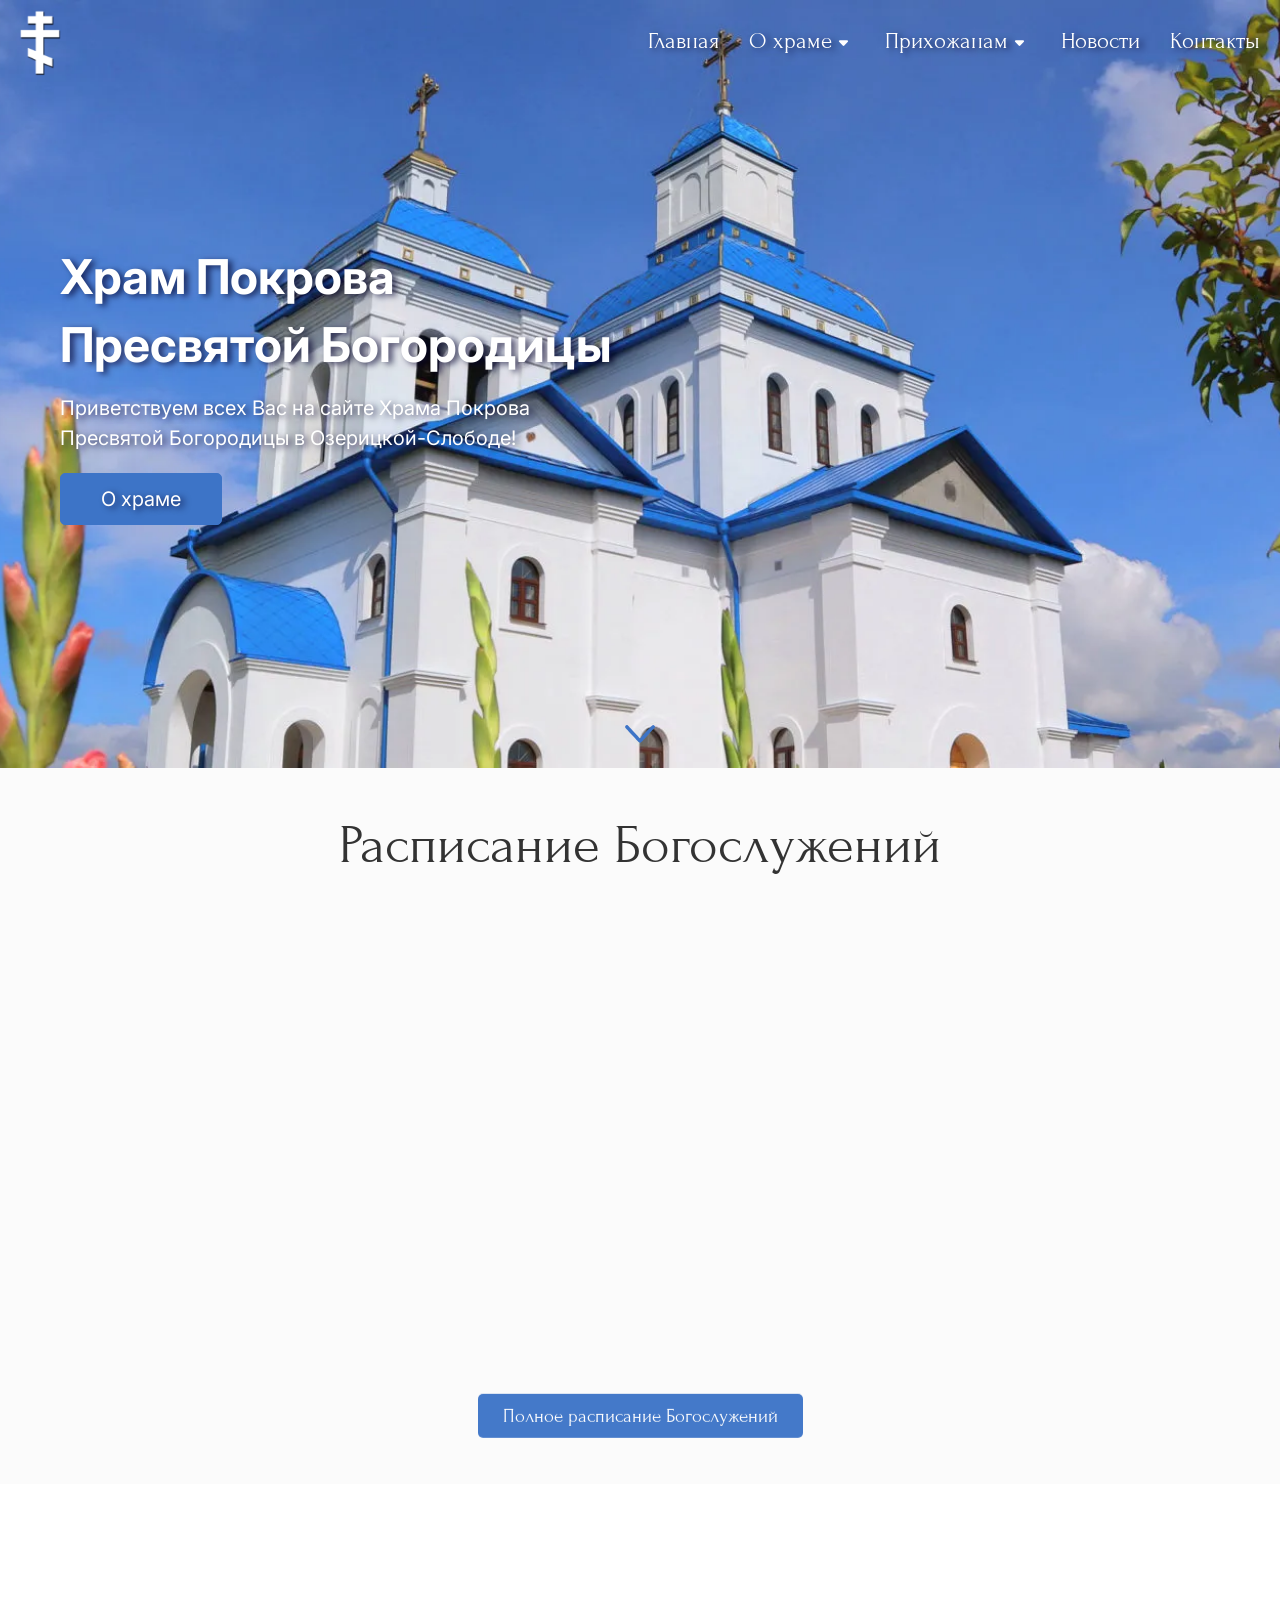
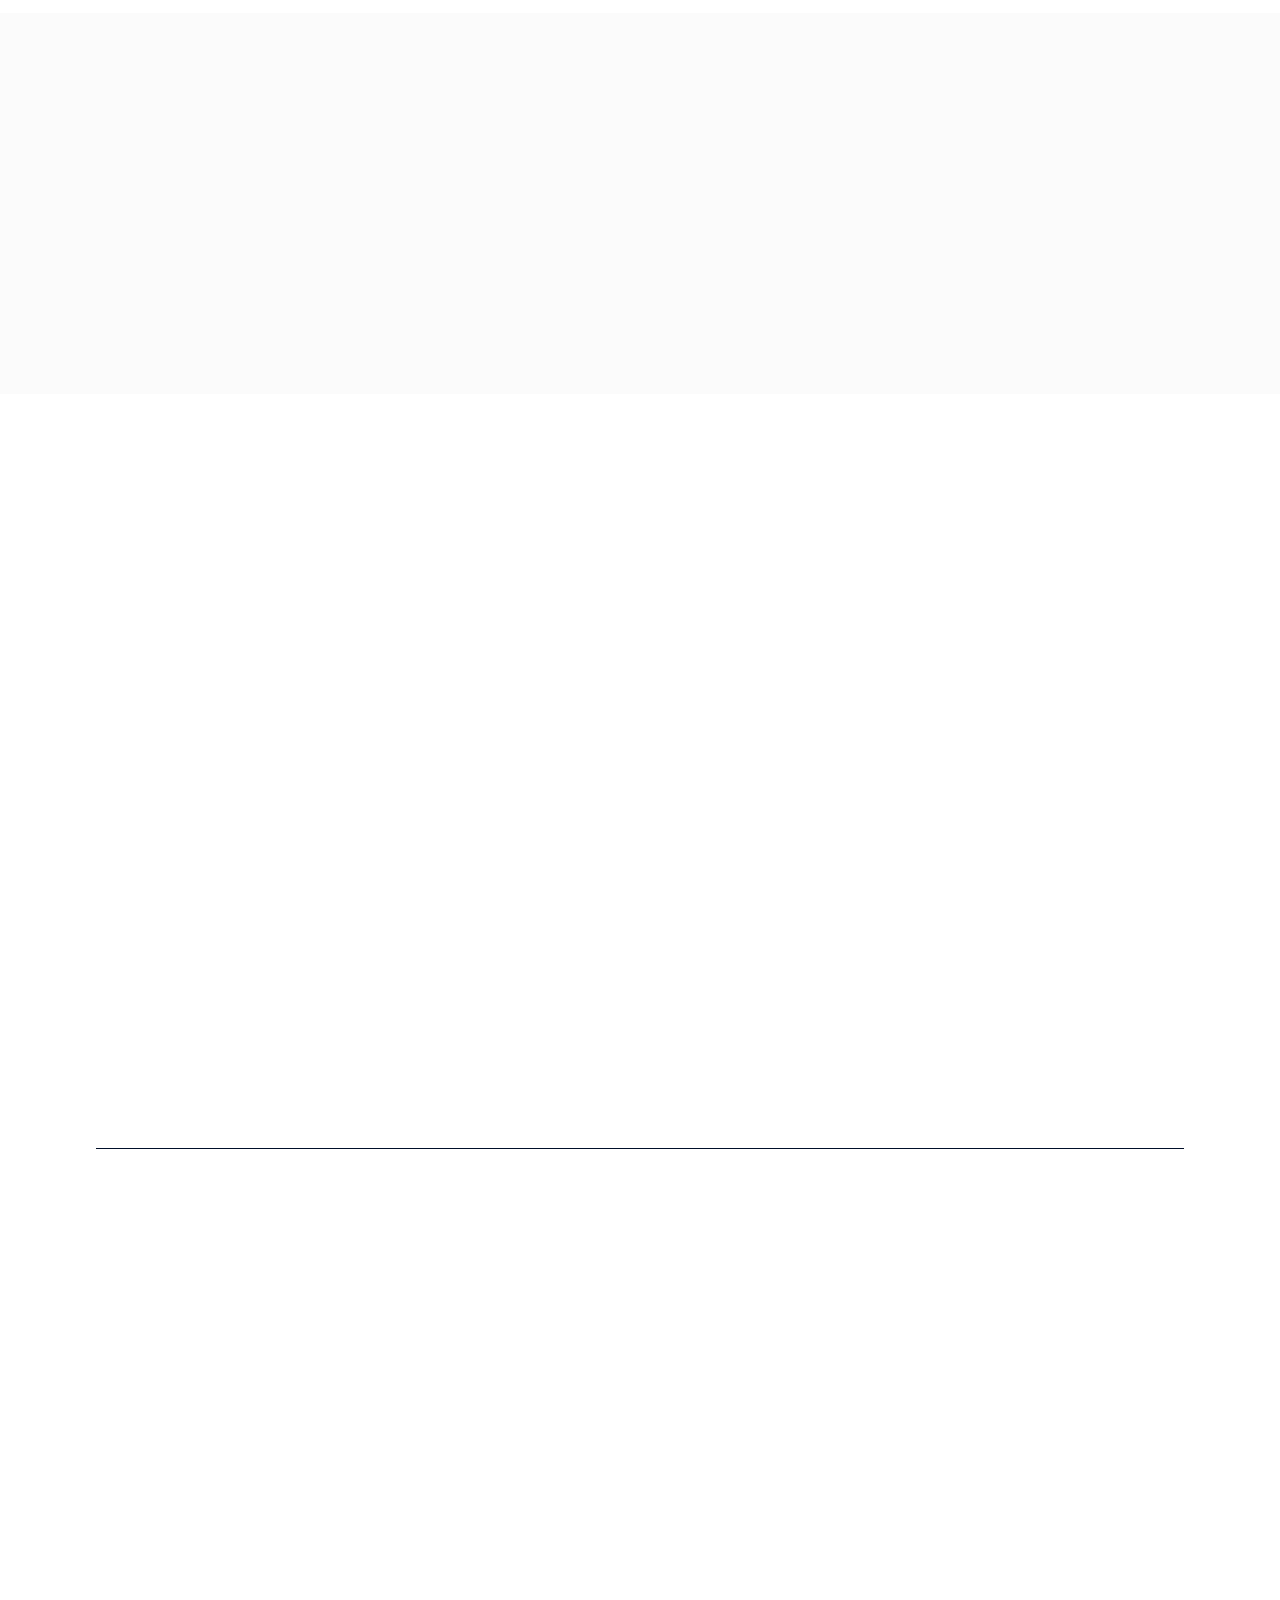
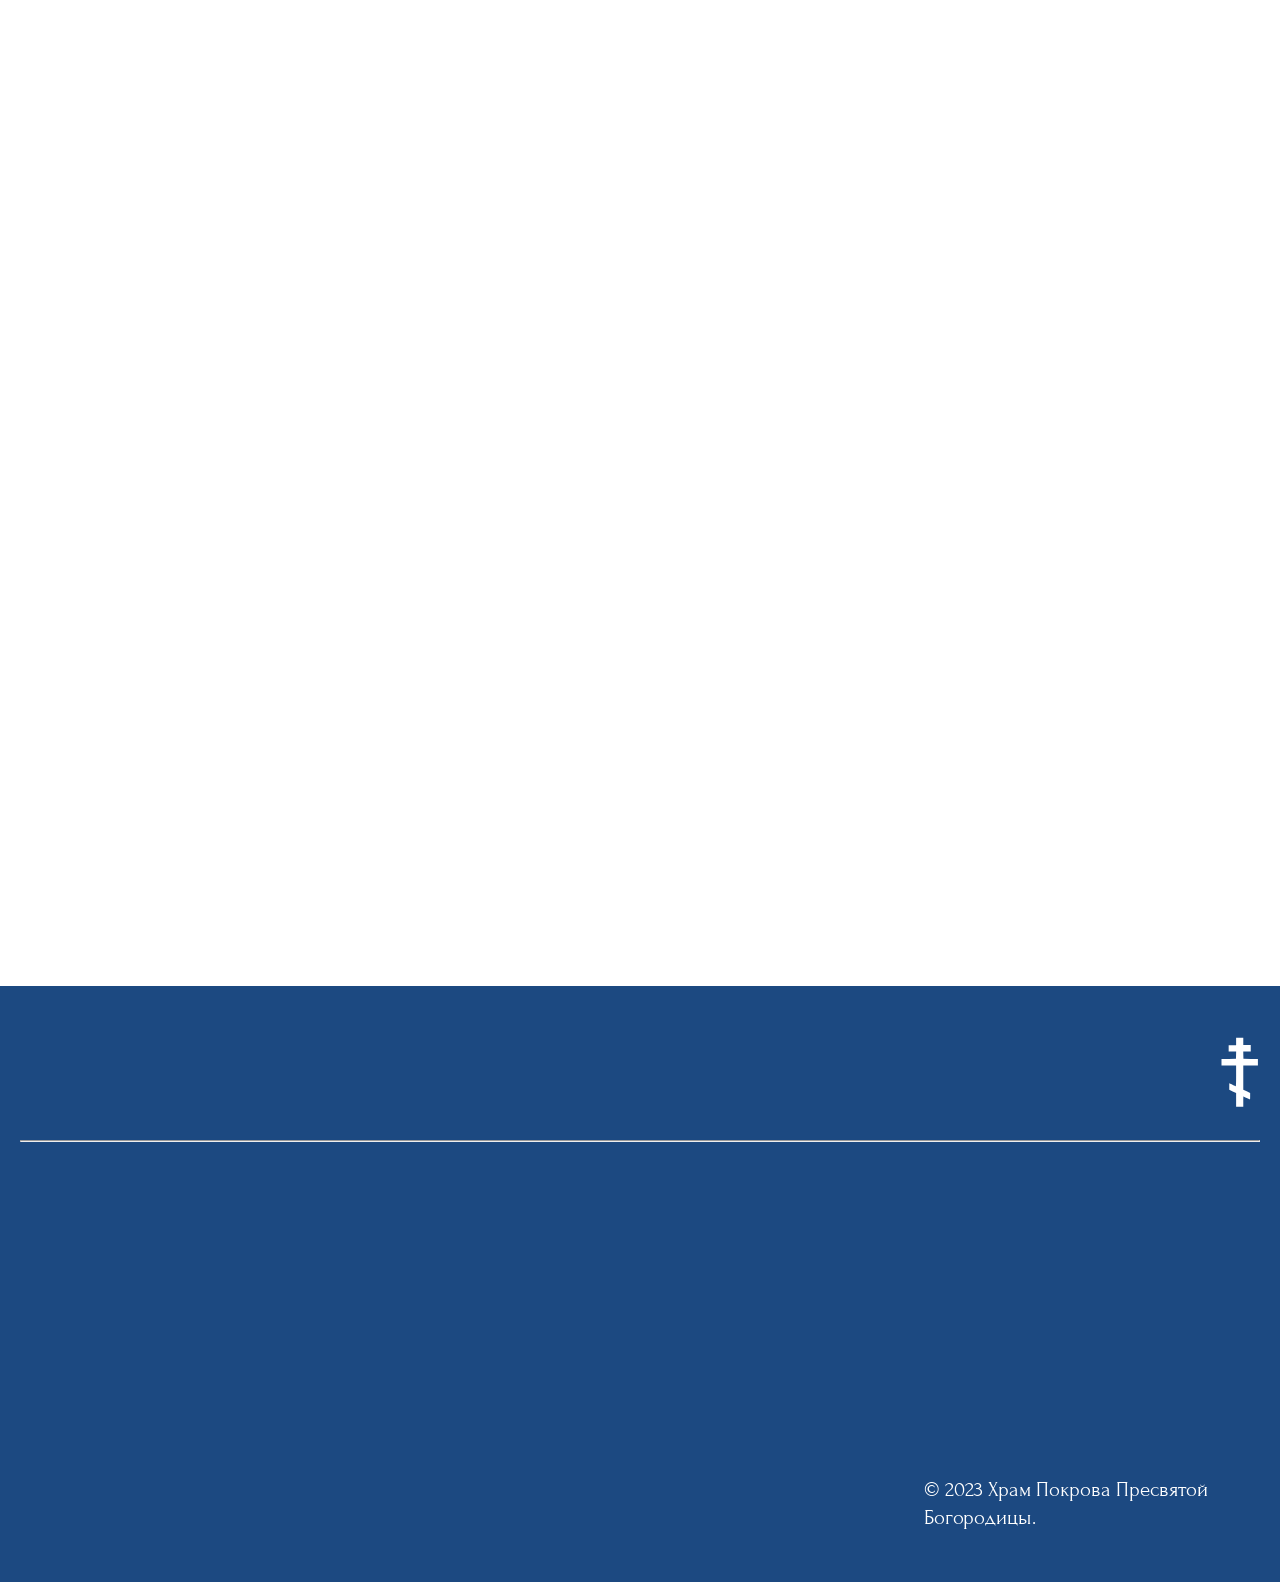
==== commit aee3ac44: "Add files via upload" ====
--- a/index.html
+++ b/index.html
@@ -22,7 +22,7 @@
                     <div class="header__menu-box">
                         <nav class="header__navigation" data-aos="fade-up">
                             <p class="header__nav-title">Храм Покрова<br> Пресвятой Богородицы</p>
-                            <svg class="header__svg" data-aos="fade-up" version="1.0" xmlns="http://www.w3.org/2000/svg" width="134.000000pt" height="246.000000pt" viewBox="0 0 134.000000 246.000000" preserveAspectRatio="xMidYMid meet">
+                            <svg class="header__svg" data-aos="fade-up" xmlns="http://www.w3.org/2000/svg" width="134.000000pt" height="246.000000pt" viewBox="0 0 134.000000 246.000000" preserveAspectRatio="xMidYMid meet">
                                 <g class="header__g" transform="translate(0.000000,246.000000) scale(0.100000,-0.100000)"
                                 fill="#ffffff" stroke="none">
                                 <path class="header__svg-path" d="M540 2275 l0 -125 -125 0 -125 0 0 -105 0 -105 125 0 126 0 -3 -122
@@ -456,12 +456,12 @@
                             <div class="church__right-calendar" data-aos="fade-up">
                                 <h3 class="church__right-subtitle">Православный календарь.</h3>
                                 <div class="church__calendar-description">
-                                    <script language="Javascript" src="https://script.pravoslavie.ru/calendar.php"></script>
+                                    <script src="https://script.pravoslavie.ru/calendar.php"></script>
                                 </div>
                             </div>
                             <div class="church__left-calendar" data-aos="fade-up">
                                 <div class="church__day-icon">
-                                    <script language="Javascript" src="https://script.pravoslavie.ru/icon.php"></script>
+                                    <script src="https://script.pravoslavie.ru/icon.php"></script>
                                 </div>
                             </div>
                         </div>
@@ -556,21 +556,21 @@
                 <div class="gallery__inner">
                     <h2 class="gallery__title title" data-aos="fade-up">Галерея</h2>
                     <div class="gallery__box" data-aos="fade-up">
-                        <img class="gallery__image" loading="lazy" data-fancybox="gallery" src="./assets/img/gallary/DSCF2777-768x1024.WEBP" alt="Храм Покрова Пресвятой Богородицы">
-                        <img class="gallery__image" loading="lazy" data-fancybox="gallery" src="./assets/img/gallary/0P1A7714_o-1024x683.WEBP" alt="Храм Покрова Пресвятой Богородицы">
-                        <img class="gallery__image" loading="lazy" data-fancybox="gallery" src="./assets/img/gallary/0P1A7783_min.WEBP" alt="Храм Покрова Пресвятой Богородицы">
-                        <img class="gallery__image" loading="lazy" data-fancybox="gallery" src="./assets/img/gallary/DSCF4991-1024x768.WEBP" alt="Храм Покрова Пресвятой Богородицы">
-                        <img class="gallery__image" loading="lazy" data-fancybox="gallery" src="./assets/img/gallary/IMG_6784_o-683x1024.WEBP" alt="Храм Покрова Пресвятой Богородицы">
-                        <img class="gallery__image" loading="lazy" data-fancybox="gallery" src="./assets/img/gallary/DSCF4876-1024x767.WEBP" alt="Храм Покрова Пресвятой Богородицы">
-                        <img class="gallery__image" loading="lazy" data-fancybox="gallery" src="./assets/img/gallary/DSCF2811-1024x768.WEBP" alt="Храм Покрова Пресвятой Богородицы">
-                        <img class="gallery__image" loading="lazy" data-fancybox="gallery" src="./assets/img/gallary/IMG_6907_o.WEBP" alt="Храм Покрова Пресвятой Богородицы">
-                        <img class="gallery__image" loading="lazy" data-fancybox="gallery" src="./assets/img/gallary/DSCF4897-1024x768.WEBP" alt="Храм Покрова Пресвятой Богородицы">
-                        <img class="gallery__image" loading="lazy" data-fancybox="gallery" src="./assets/img/gallary/DSCF4687-1024x768.WEBP" alt="Храм Покрова Пресвятой Богородицы">
-                        <img class="gallery__image" loading="lazy" data-fancybox="gallery" src="./assets/img/gallary/IMG_6022-1024x803.WEBP" alt="Храм Покрова Пресвятой Богородицы">
-                        <img class="gallery__image" loading="lazy" data-fancybox="gallery" src="./assets/img/gallary/IMG_7049_o.WEBP" alt="Храм Покрова Пресвятой Богородицы">
-                        <img class="gallery__image" loading="lazy" data-fancybox="gallery" src="./assets/img/gallary/IMG_6664_o.WEBP" alt="Храм Покрова Пресвятой Богородицы">
-                        <img class="gallery__image" loading="lazy" data-fancybox="gallery" src="./assets/img/gallary/MU7A9029_min.WEBP" alt="Храм Покрова Пресвятой Богородицы">
-                        <img class="gallery__image" loading="lazy" data-fancybox="gallery" src="./assets/img/gallary/IMG_7128_min.WEBP" alt="Храм Покрова Пресвятой Богородицы">
+                        <img class="gallery__image" loading="lazy" data-fancybox="gallery" src="./assets/img/gallary/DSCF2777-768X1024.WEBP" alt="Храм Покрова Пресвятой Богородицы">
+                        <img class="gallery__image" loading="lazy" data-fancybox="gallery" src="./assets/img/gallary/0P1A7714_O-1024X683.WEBP" alt="Храм Покрова Пресвятой Богородицы">
+                        <img class="gallery__image" loading="lazy" data-fancybox="gallery" src="./assets/img/gallary/0P1A7783_MIN.WEBP" alt="Храм Покрова Пресвятой Богородицы">
+                        <img class="gallery__image" loading="lazy" data-fancybox="gallery" src="./assets/img/gallary/DSCF4991-1024X768.WEBP" alt="Храм Покрова Пресвятой Богородицы">
+                        <img class="gallery__image" loading="lazy" data-fancybox="gallery" src="./assets/img/gallary/IMG_6784_O-683X1024.WEBP" alt="Храм Покрова Пресвятой Богородицы">
+                        <img class="gallery__image" loading="lazy" data-fancybox="gallery" src="./assets/img/gallary/DSCF4876-1024X767.WEBP" alt="Храм Покрова Пресвятой Богородицы">
+                        <img class="gallery__image" loading="lazy" data-fancybox="gallery" src="./assets/img/gallary/DSCF2811-1024X768.WEBP" alt="Храм Покрова Пресвятой Богородицы">
+                        <img class="gallery__image" loading="lazy" data-fancybox="gallery" src="./assets/img/gallary/IMG_6907_O.WEBP" alt="Храм Покрова Пресвятой Богородицы">
+                        <img class="gallery__image" loading="lazy" data-fancybox="gallery" src="./assets/img/gallary/DSCF4897-1024X768.WEBP" alt="Храм Покрова Пресвятой Богородицы">
+                        <img class="gallery__image" loading="lazy" data-fancybox="gallery" src="./assets/img/gallary/DSCF4687-1024X768.WEBP" alt="Храм Покрова Пресвятой Богородицы">
+                        <img class="gallery__image" loading="lazy" data-fancybox="gallery" src="./assets/img/gallary/IMG_6022-1024X803.WEBP" alt="Храм Покрова Пресвятой Богородицы">
+                        <img class="gallery__image" loading="lazy" data-fancybox="gallery" src="./assets/img/gallary/IMG_7049_O.WEBP" alt="Храм Покрова Пресвятой Богородицы">
+                        <img class="gallery__image" loading="lazy" data-fancybox="gallery" src="./assets/img/gallary/IMG_6664_O.WEBP" alt="Храм Покрова Пресвятой Богородицы">
+                        <img class="gallery__image" loading="lazy" data-fancybox="gallery" src="./assets/img/gallary/MU7A9029_MIN.WEBP" alt="Храм Покрова Пресвятой Богородицы">
+                        <img class="gallery__image" loading="lazy" data-fancybox="gallery" src="./assets/img/gallary/IMG_7128_MIN.WEBP" alt="Храм Покрова Пресвятой Богородицы">
                     </div>
                 </div>
             </div>
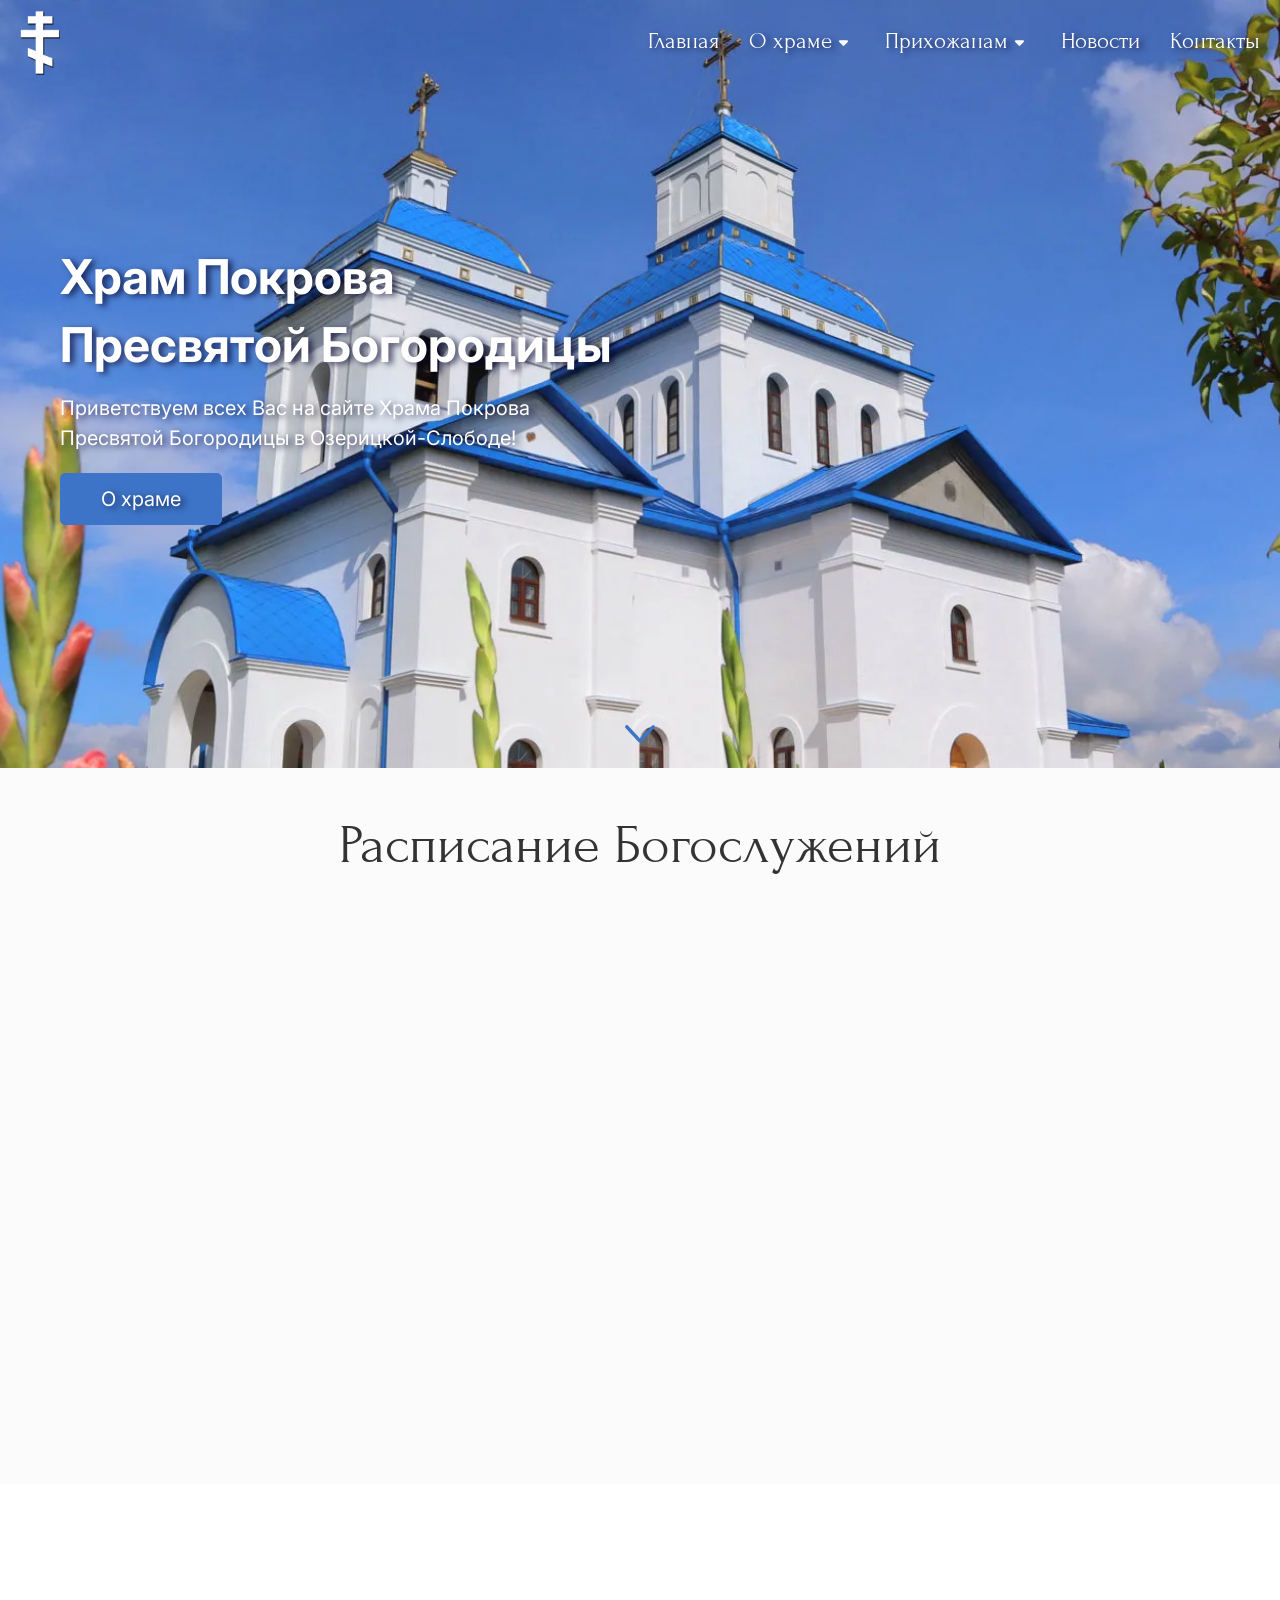
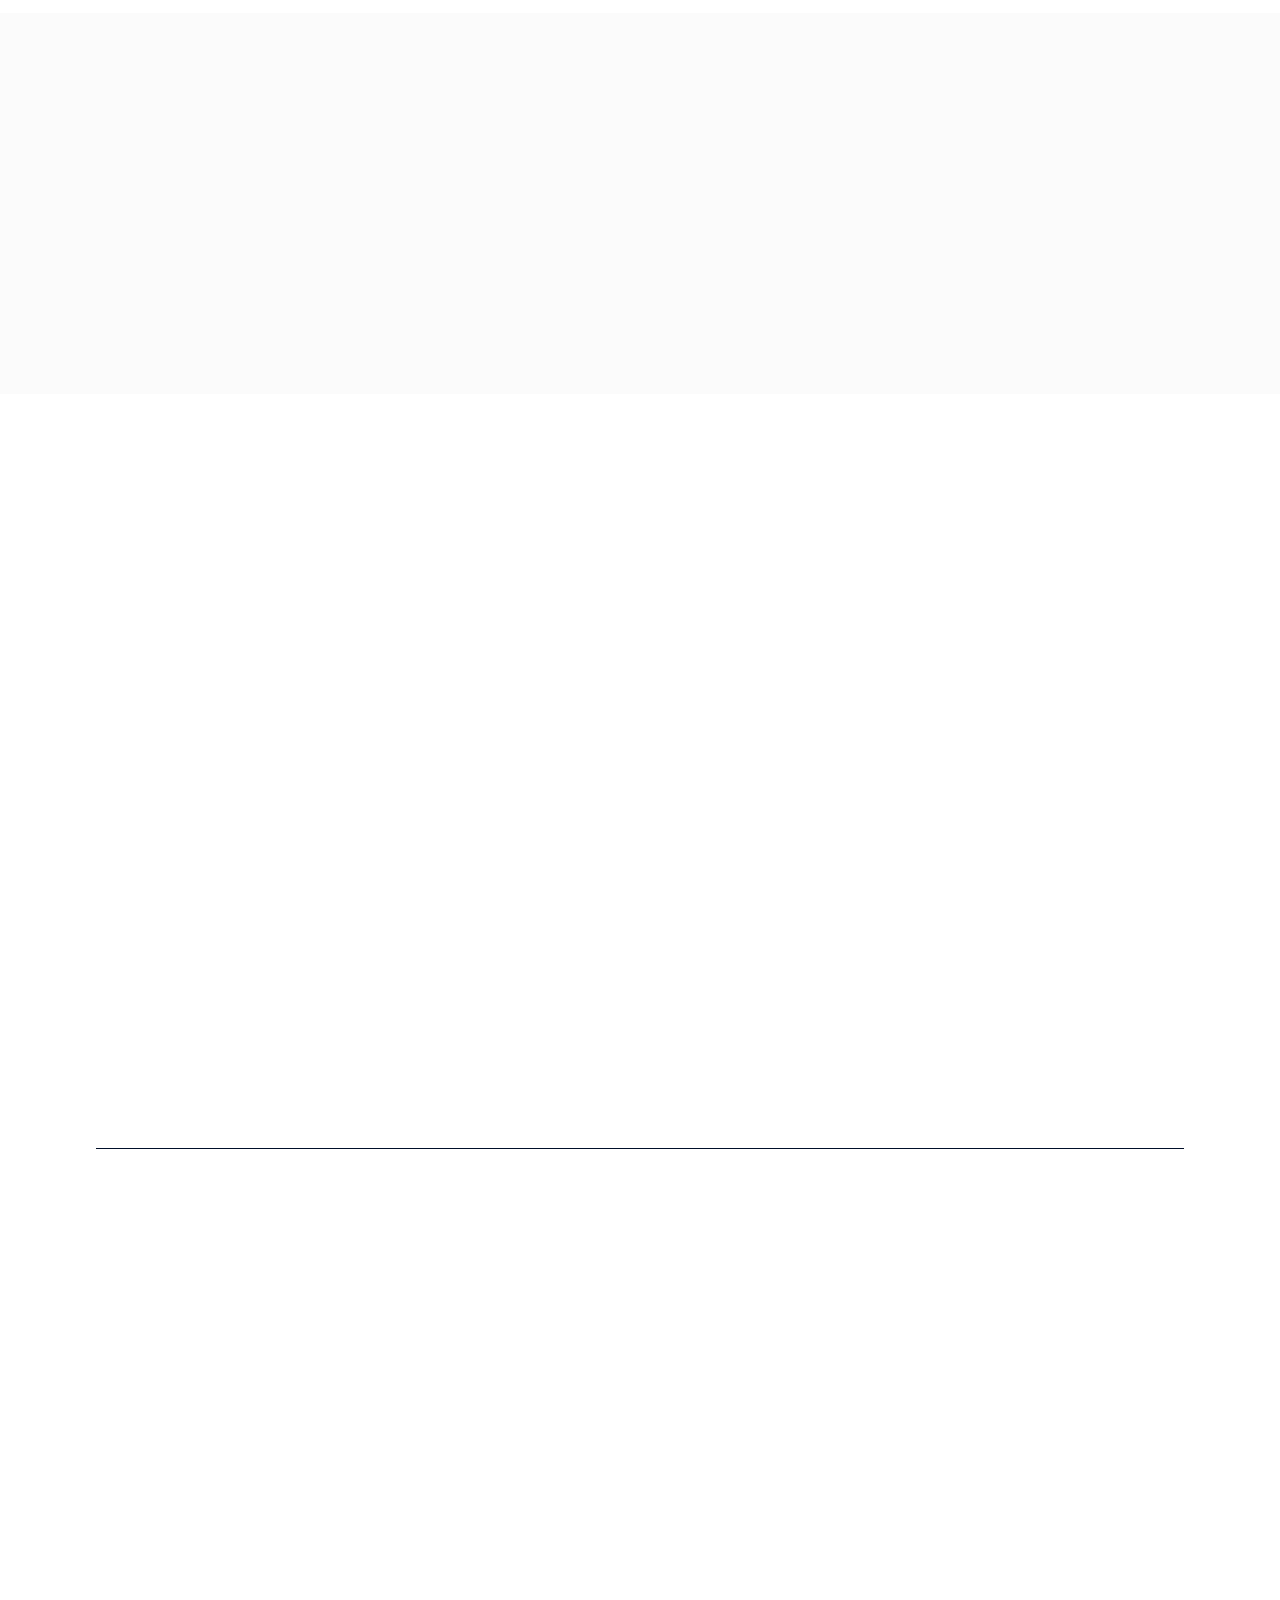
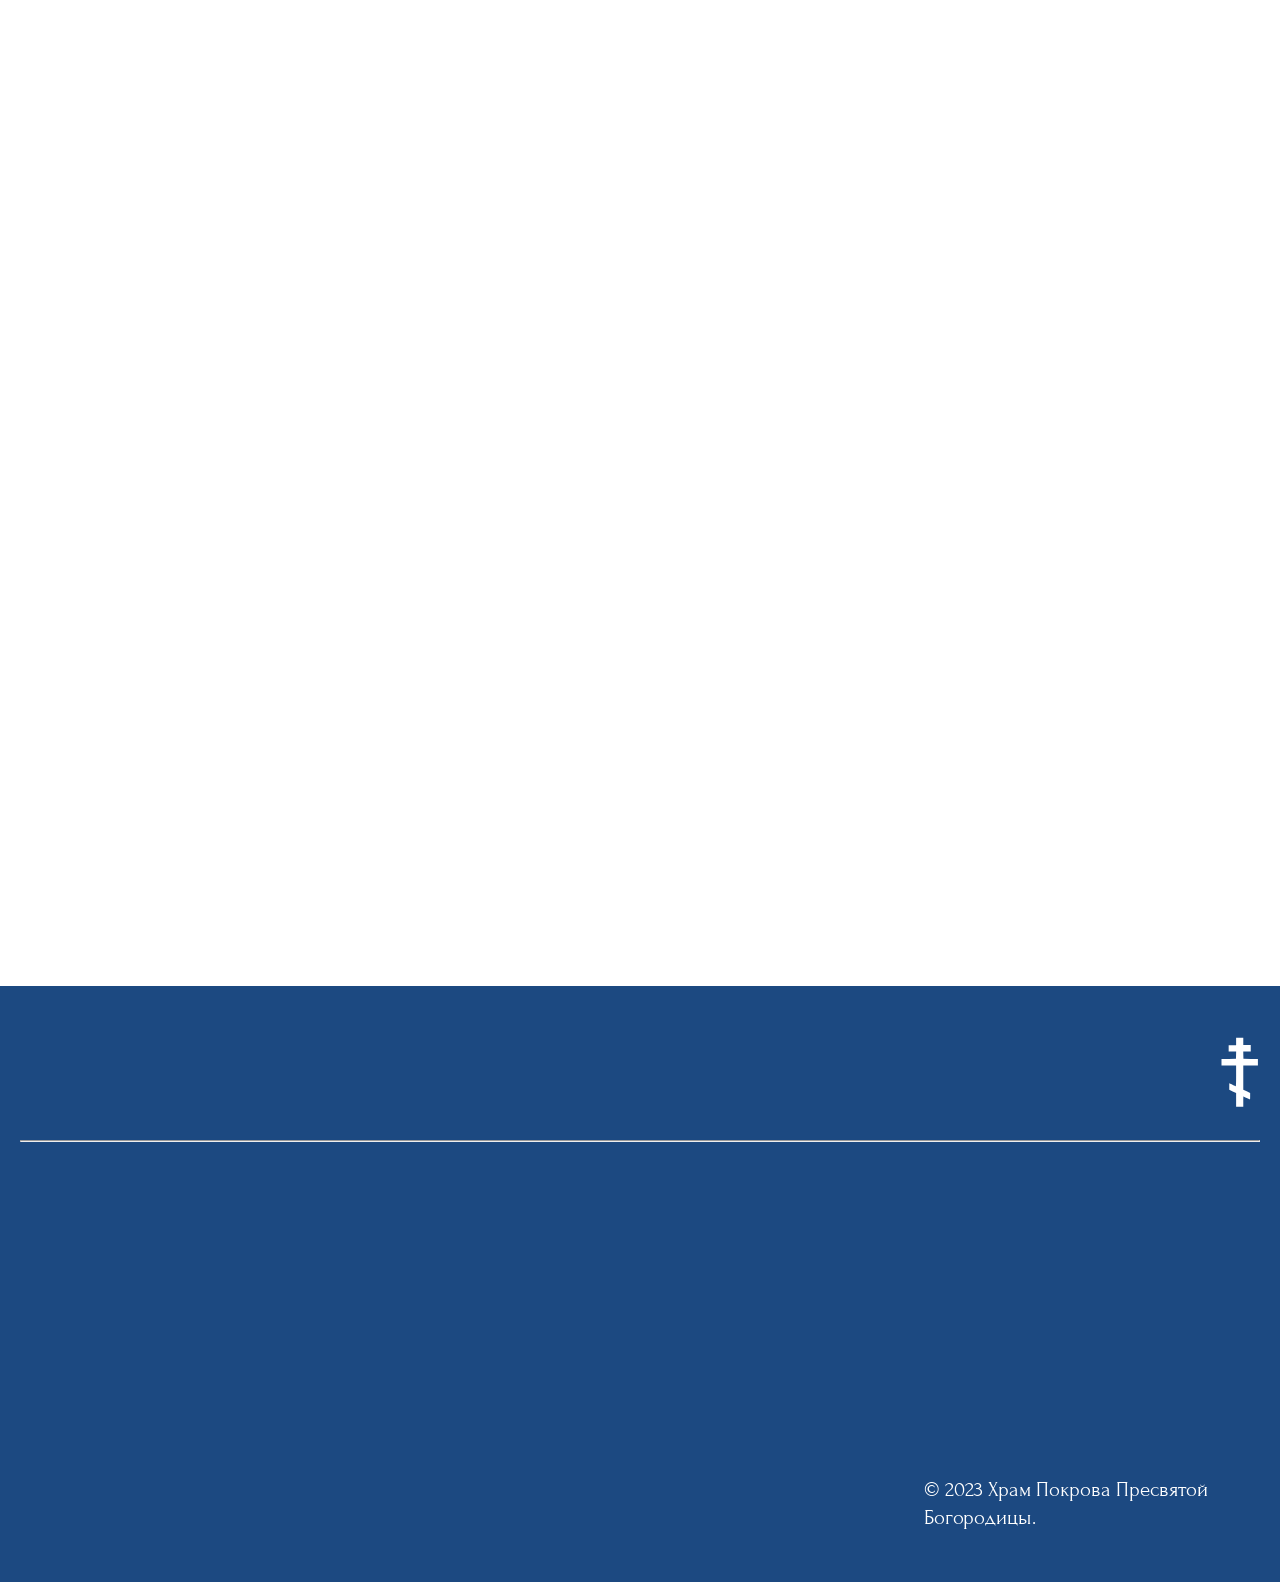
==== commit c991de06: "Add files via upload" ====
--- a/index.html
+++ b/index.html
@@ -434,7 +434,7 @@
                     <div class="church__box" id="sunday-school">
                         <div class="church__wrapper">
                             <div class="church__sunday-left" data-aos="fade-up">
-                                <img class="church__sunday-image1" src="./assets/img/SUNDAY.WEBP" alt="Воскресная школа в Храме Покрова Пресвятой Богородицы">
+                                <img class="church__sunday-image1" src="./assets/img/SUNDAY.WEBP" loading="lazy" alt="Воскресная школа в Храме Покрова Пресвятой Богородицы">
                             </div>
                             <div class="church__sunday-right" data-aos="fade-up">
                                 <h3 class="church__right-subtitle">Воскресная школа.</h3>
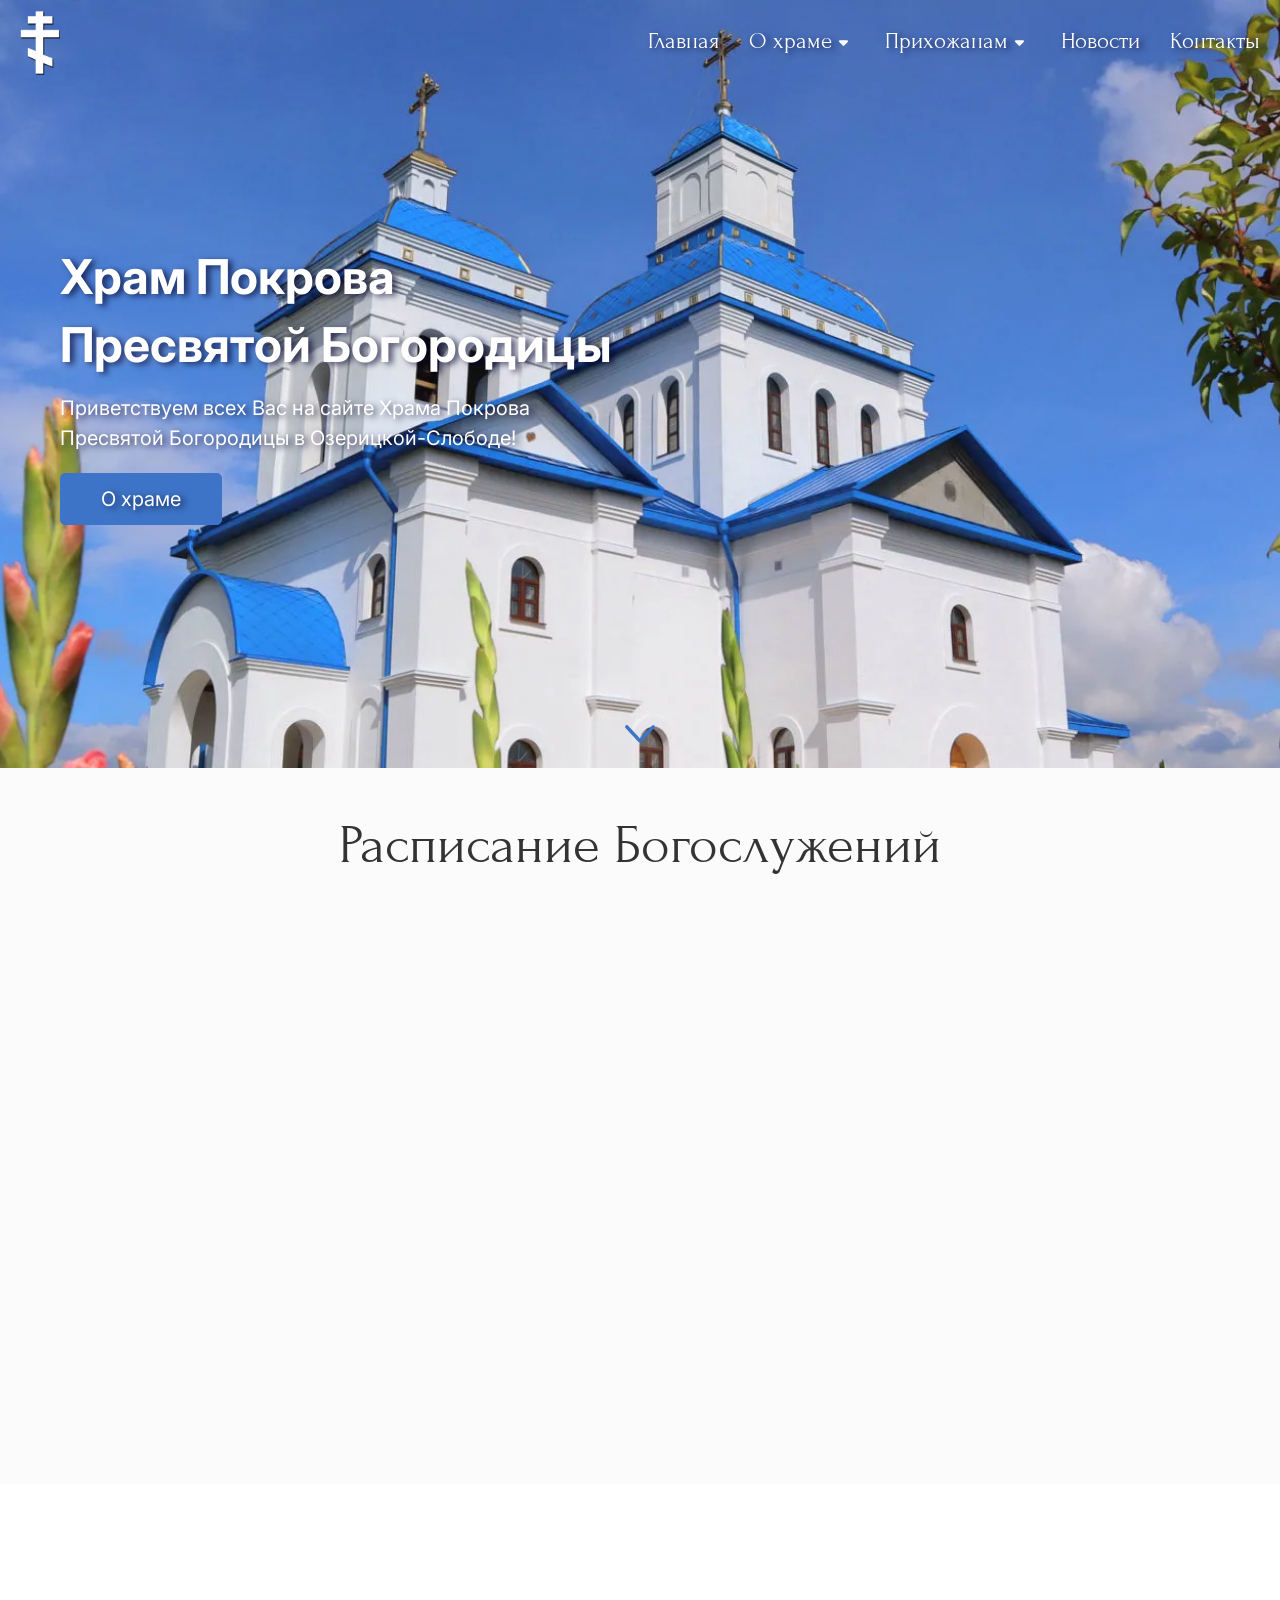
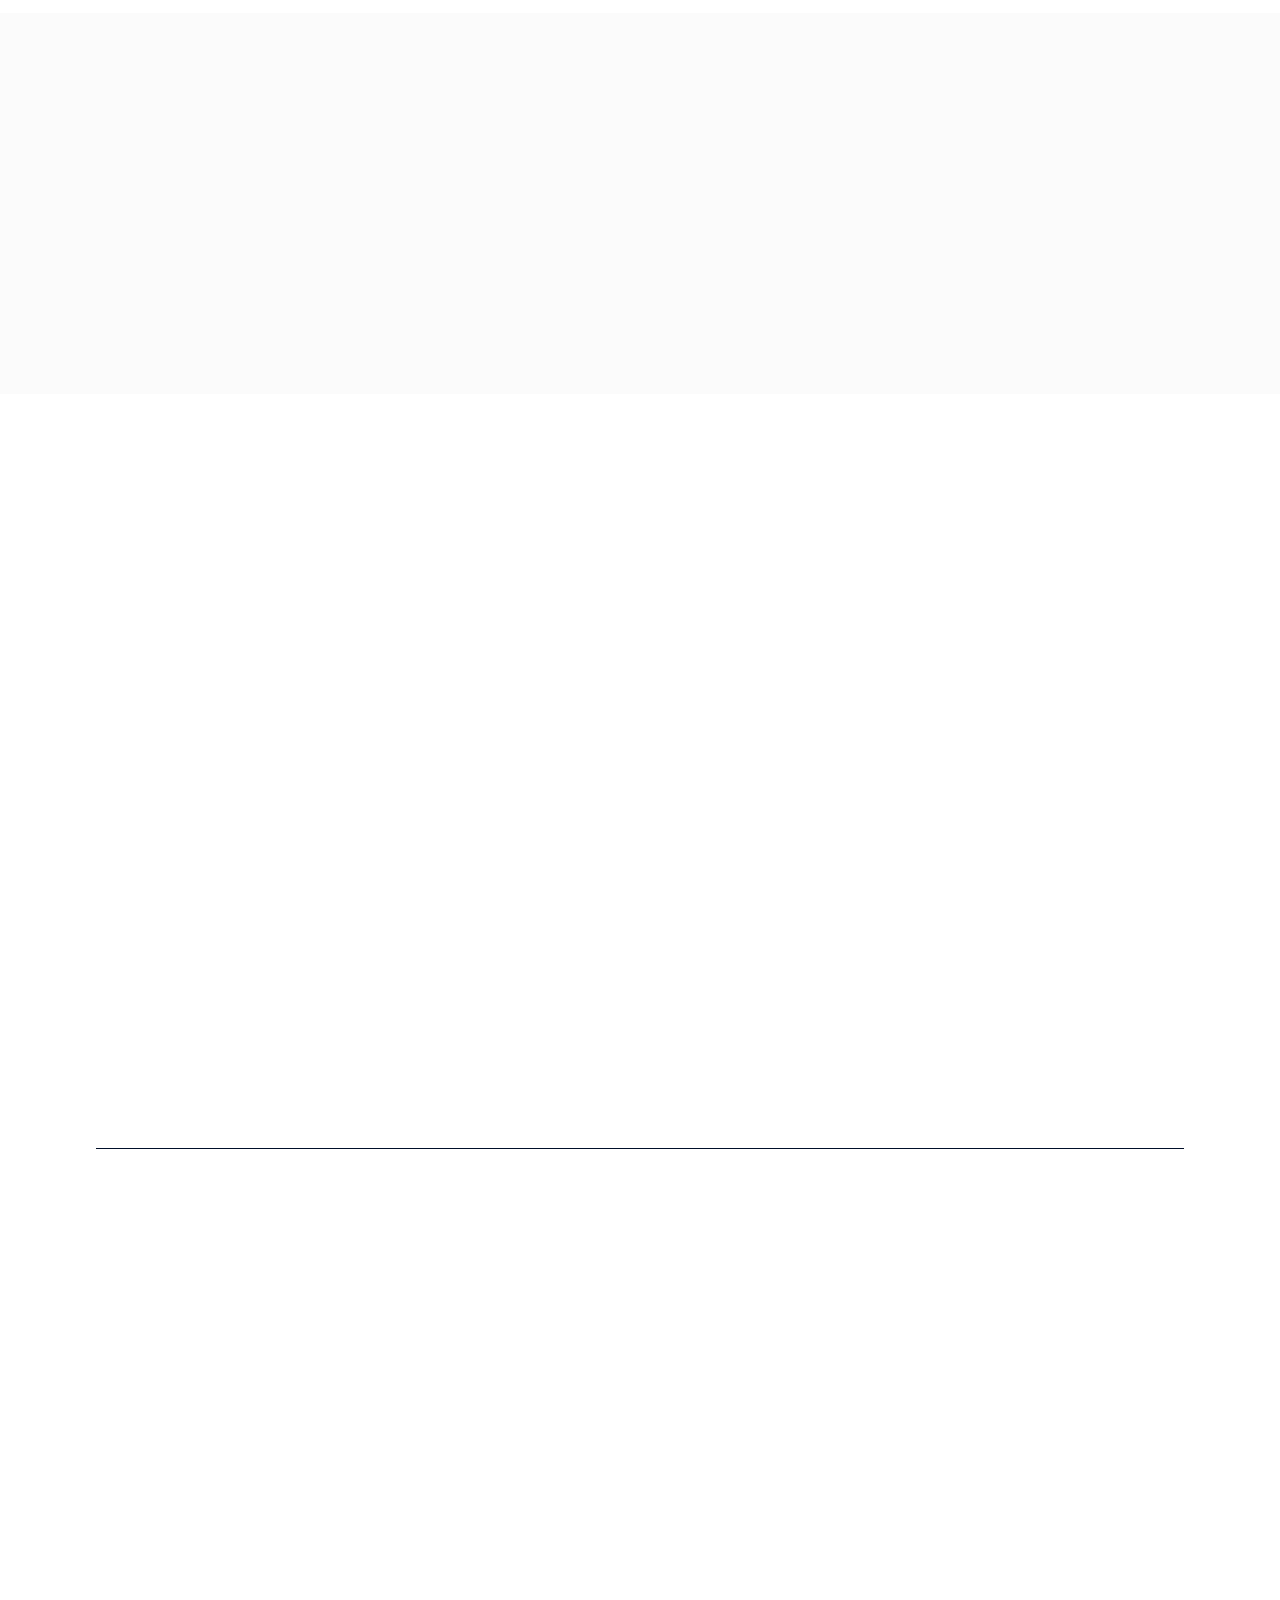
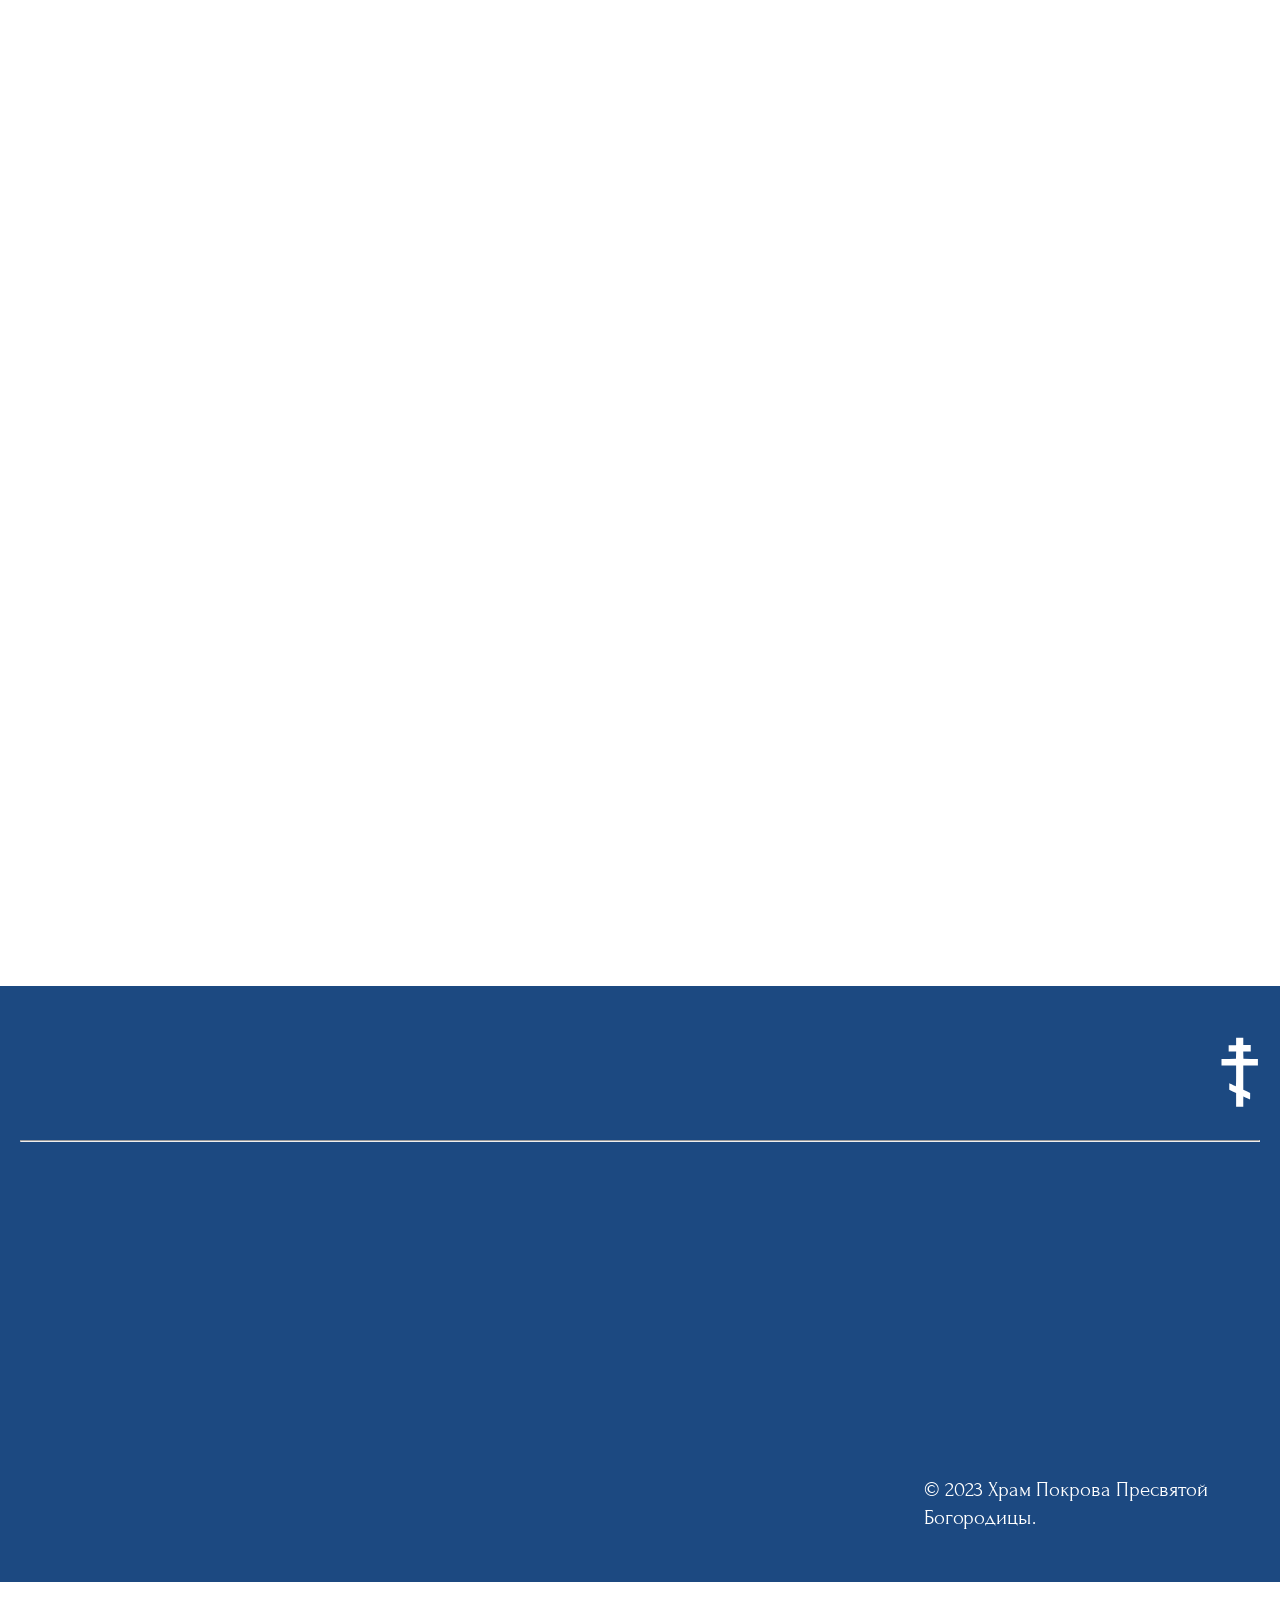
==== commit 6f480f4f: "Add files via upload" ====
--- a/index.html
+++ b/index.html
@@ -200,7 +200,7 @@
                         <a href="#church" class="hero__link">О храме</a>
                     </div>
                     <a href="#schedule" class="hero__svg-link">
-                        <svg class="hero__arrow-down" data-aos="fade-up" version="1.0" xmlns="http://www.w3.org/2000/svg" viewBox="0 0 513.000000 305.000000" preserveAspectRatio="xMidYMid meet">
+                        <svg class="hero__arrow-down" data-aos="fade-up" xmlns="http://www.w3.org/2000/svg" viewBox="0 0 513.000000 305.000000" preserveAspectRatio="xMidYMid meet">
                             <g transform="translate(0.000000,305.000000) scale(0.100000,-0.100000)" fill="#000000" stroke="none">
                                 <path class="hero__arrow-path" d="M222 3026 c-193 -63 -272 -286 -159 -451 27 -40 2248 -2436 2307 -2489 62 -56 122 -80 200 -80 95 1 150 28 242 122 41 42 567 608 1168 1257 860 928 1098 1191 1117 1232 33 71 39 137 19 204 -31 109 -104 177 -219 205 -62 16 -72 16 -133 1 -40 -10 -84 -30 -110 -49 -25 -18 -502 -526 -1061 -1128 -559 -602 -1020 -1095 -1024 -1095 -4 0 -471 500 -1038 1110 -797 858 -1043 1117 -1082 1139 -61 35 -159 44 -227 22z"/>
                             </g>
@@ -596,7 +596,7 @@
                         <h2 class="footer__wrapper-top-title" data-aos="fade-up">Контакты</h2>
                         <div class="footer__wrapper-top-rigth">
                             <p class="footer__wrapper-top-text" data-aos="fade-up">Храм Покрова Пресвятой Богородицы</p>
-                            <svg class="footer__svg" data-aos="fade-up" version="1.0" xmlns="http://www.w3.org/2000/svg" width="134.000000pt" height="246.000000pt" viewBox="0 0 134.000000 246.000000" preserveAspectRatio="xMidYMid meet">
+                            <svg class="footer__svg" data-aos="fade-up" xmlns="http://www.w3.org/2000/svg" width="134.000000pt" height="246.000000pt" viewBox="0 0 134.000000 246.000000" preserveAspectRatio="xMidYMid meet">
                                 <g class="footer__g" transform="translate(0.000000,246.000000) scale(0.100000,-0.100000)"
                                 fill="#ffffff" stroke="none">
                                 <path d="M540 2275 l0 -125 -125 0 -125 0 0 -105 0 -105 125 0 126 0 -3 -122
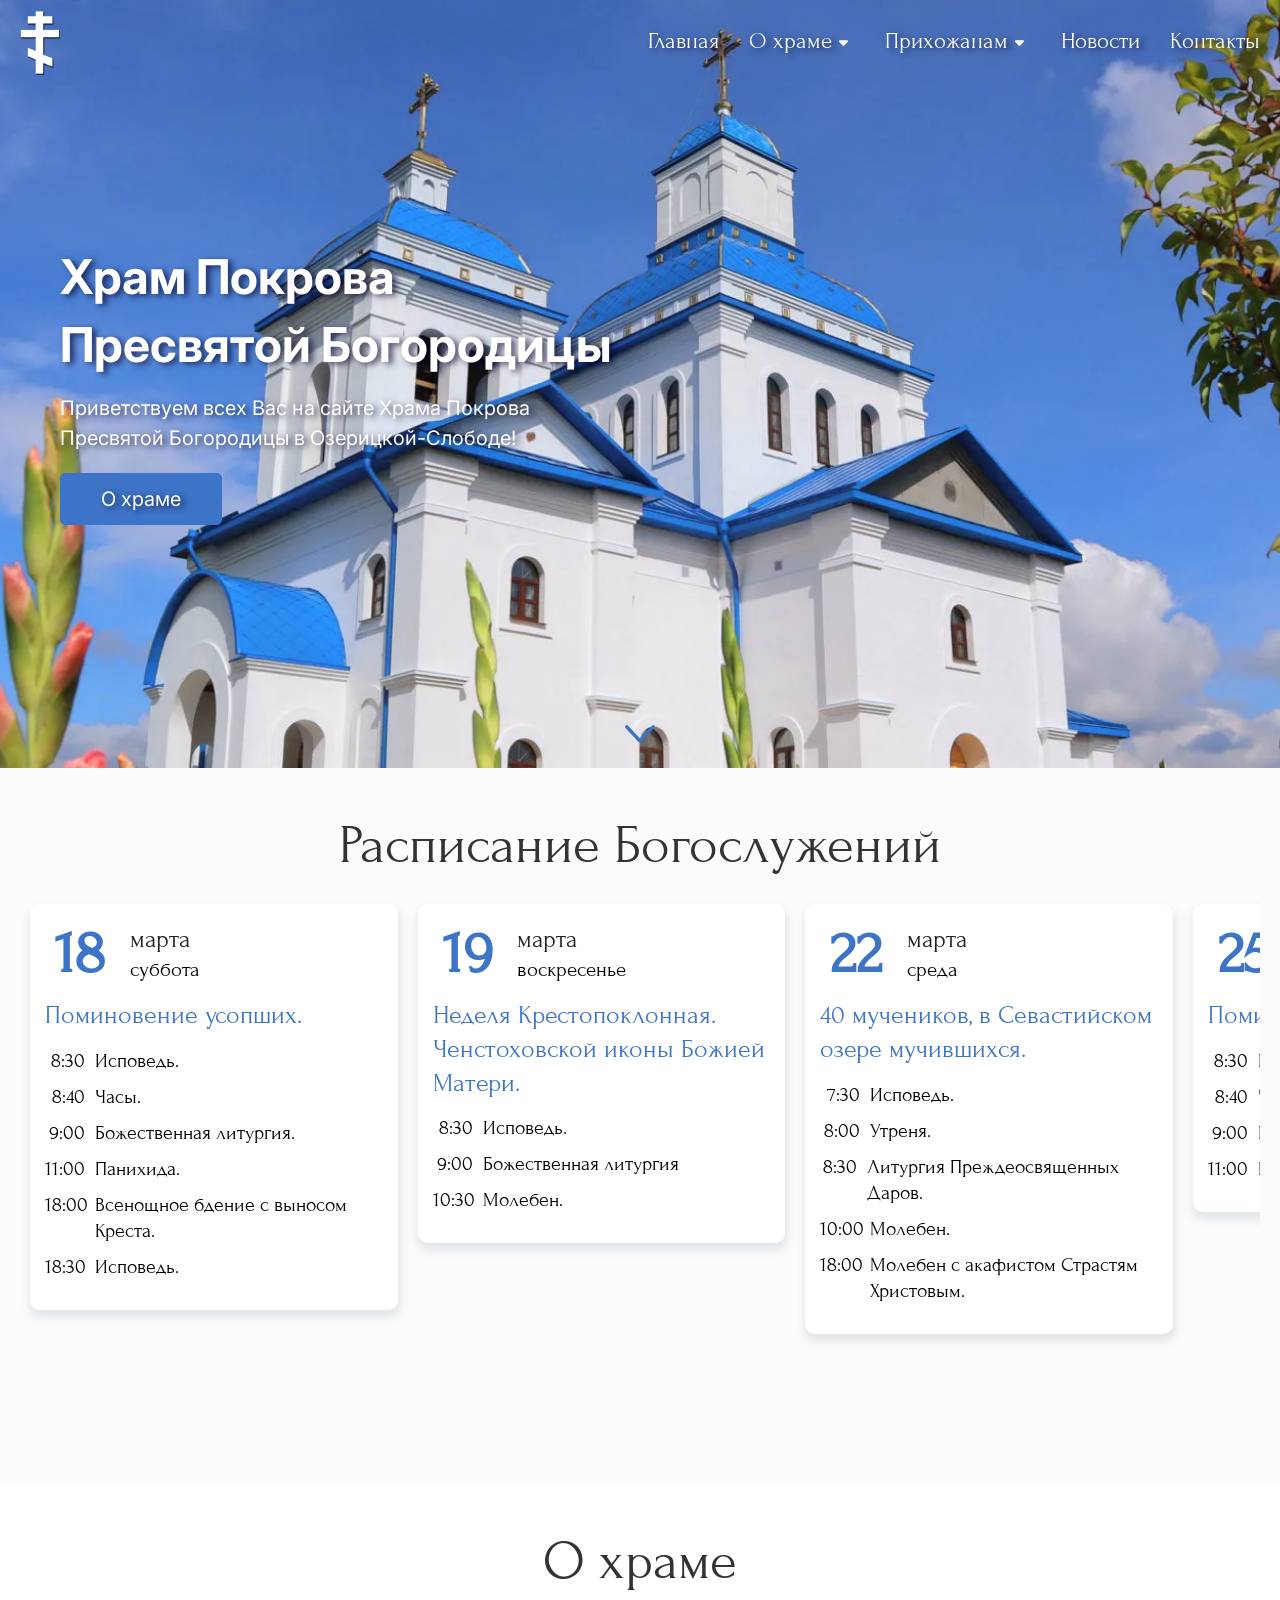
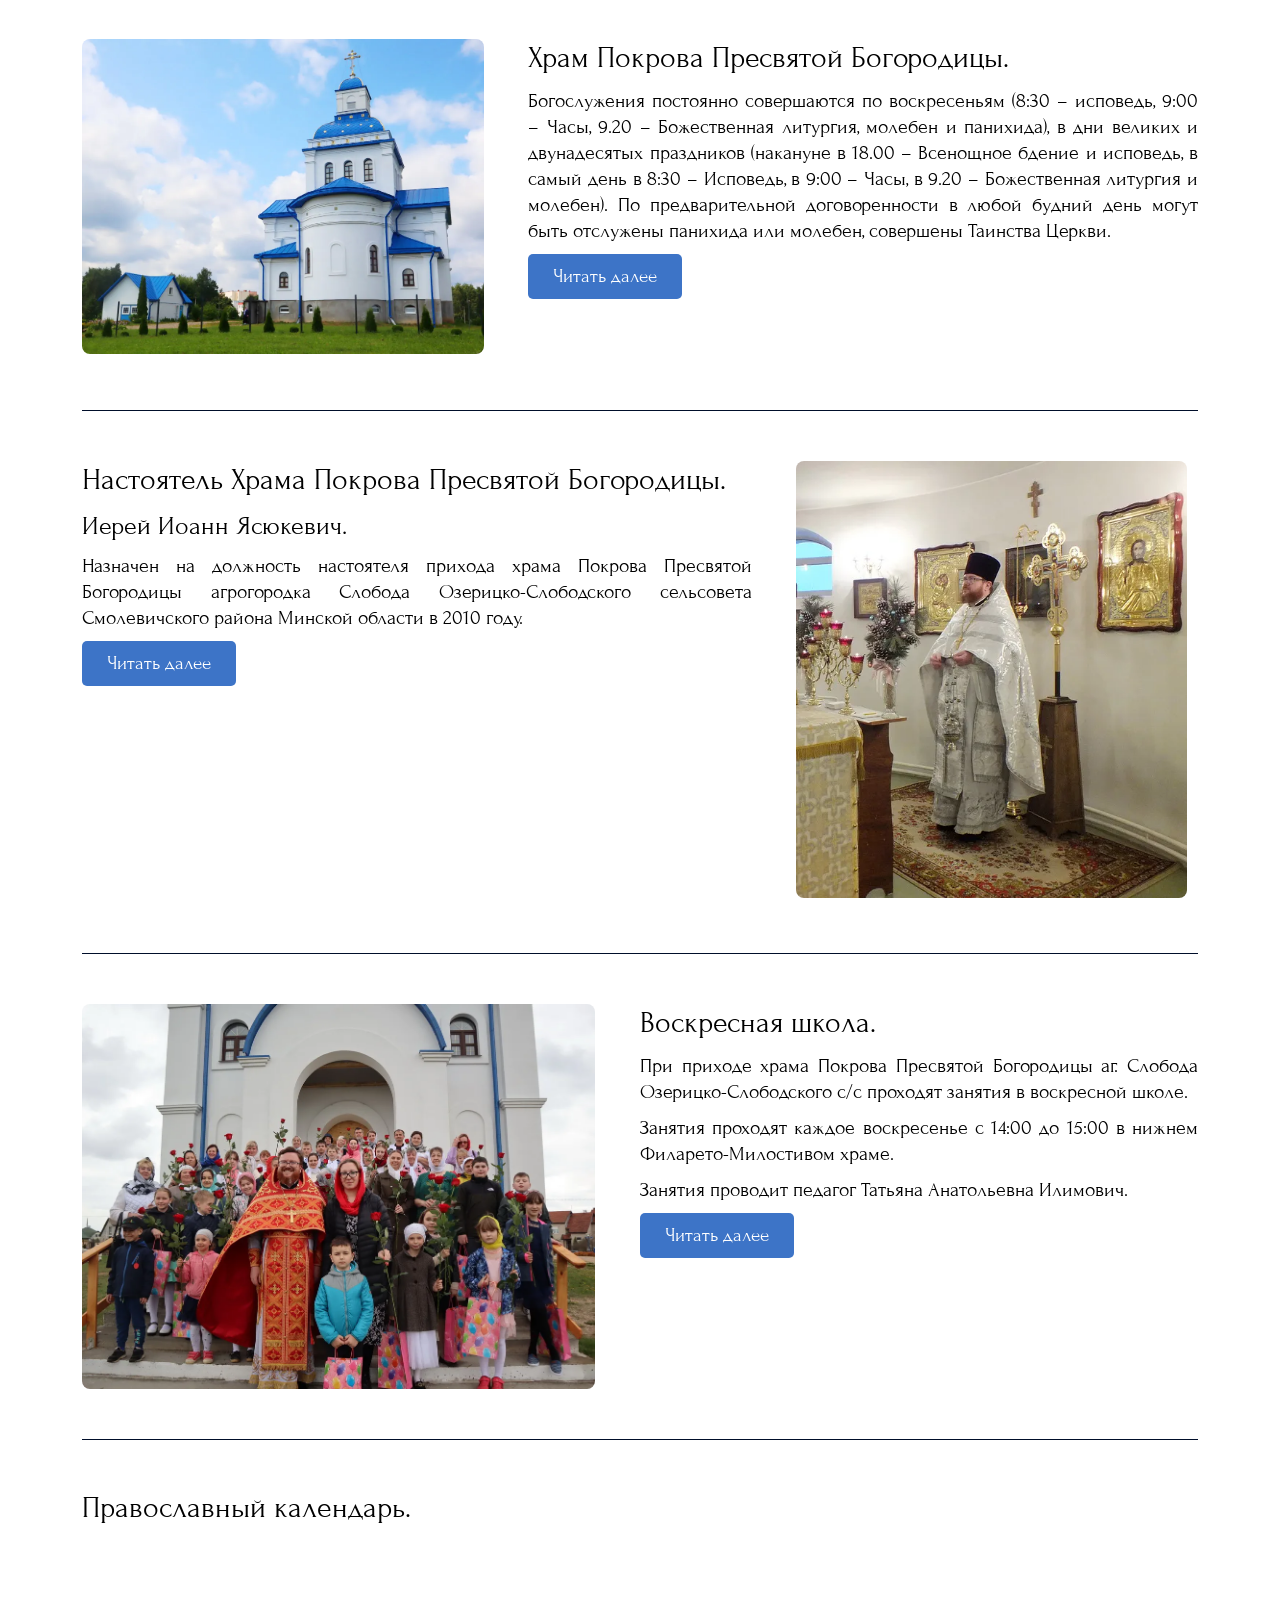
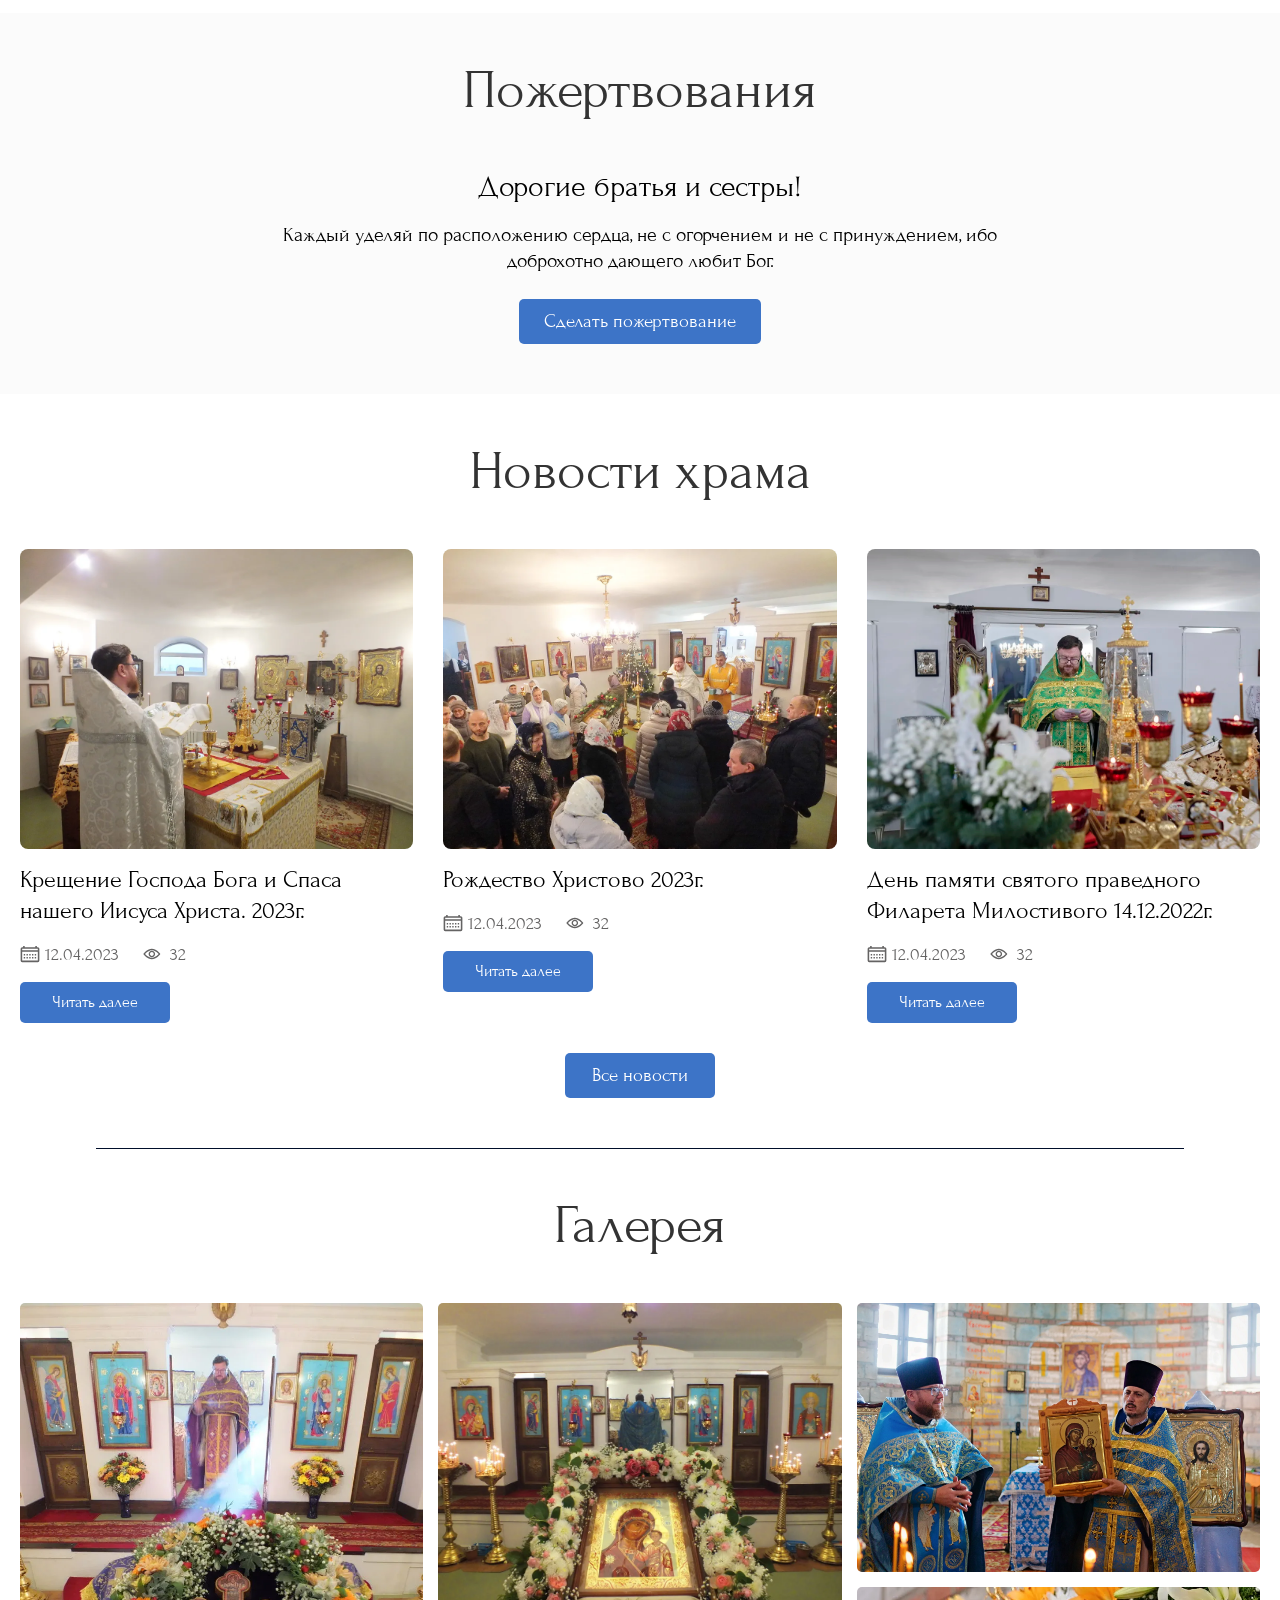
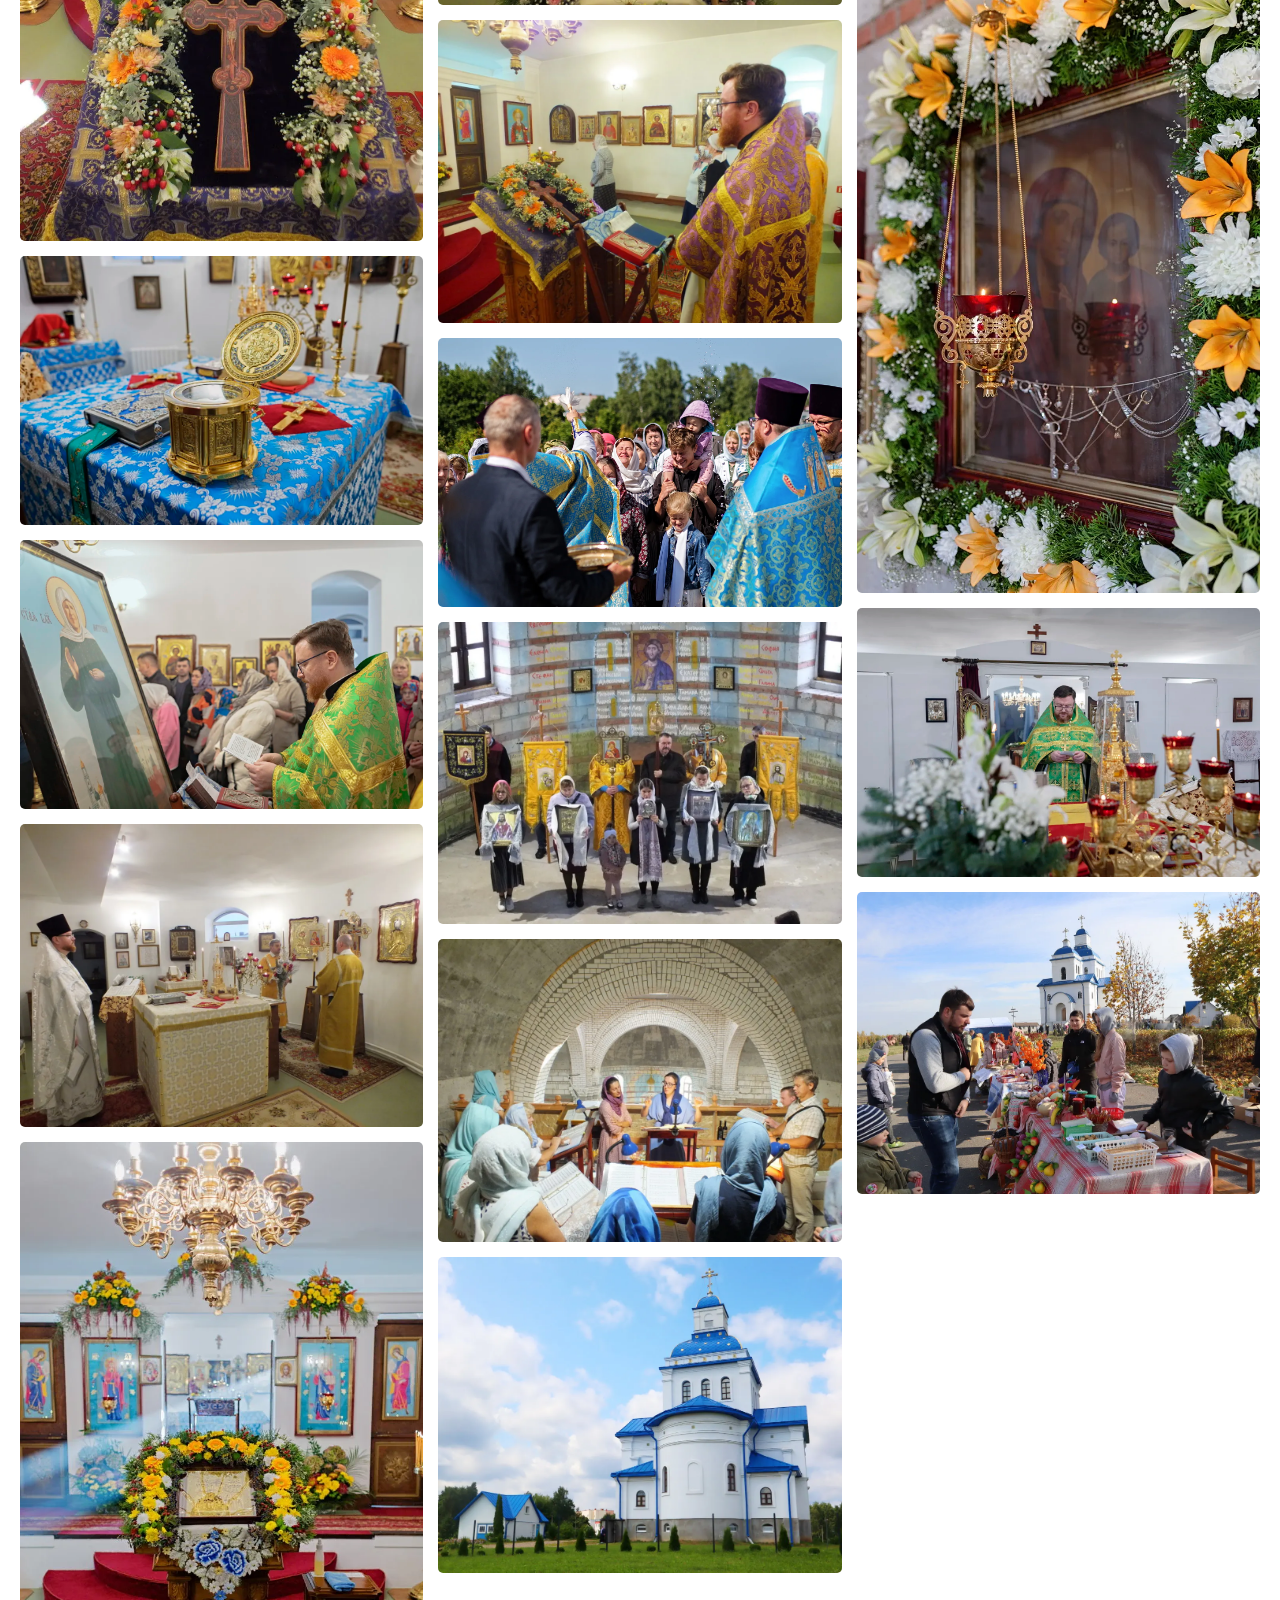
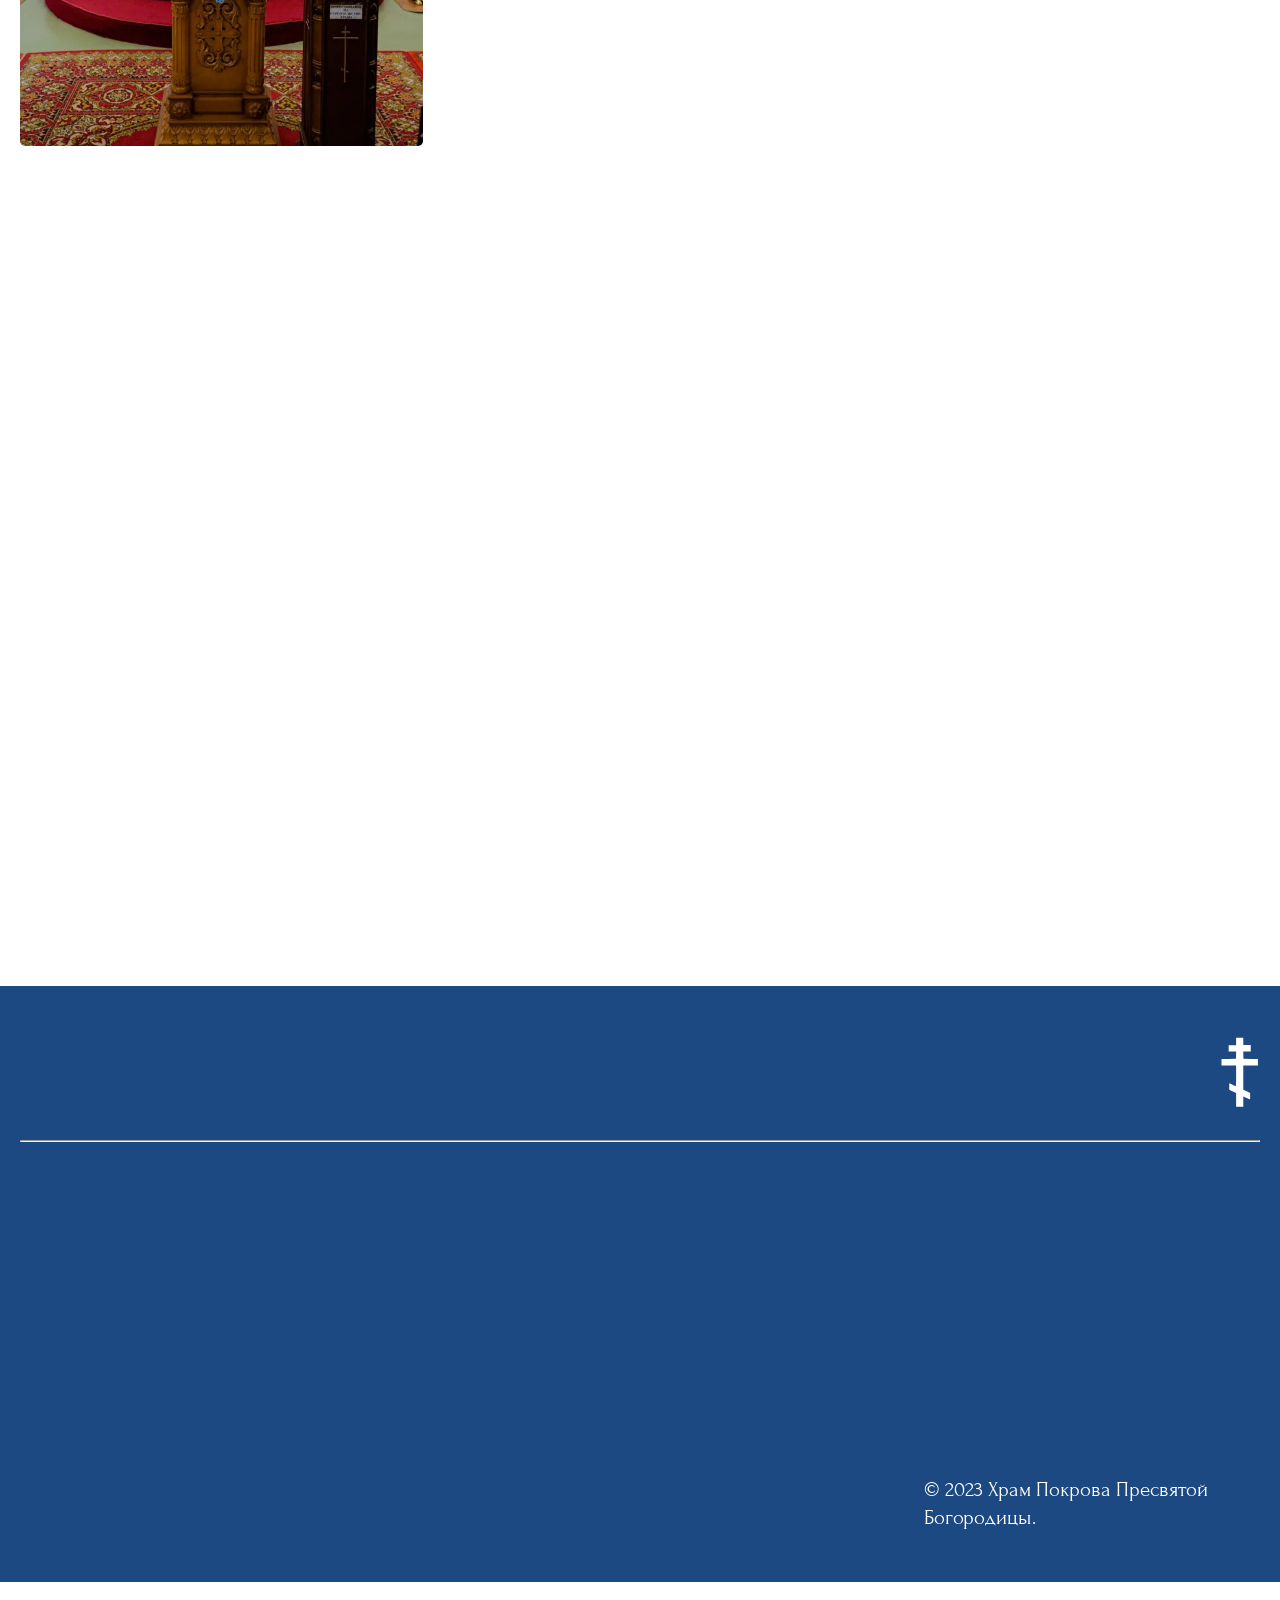
==== commit b934e96b: "Add files via upload" ====
--- a/index.html
+++ b/index.html
@@ -16,8 +16,8 @@
         <header class="header">
             <div class="container">
                 <div class="header__inner">
-                    <a href="index.html" class="header__logo-link">
-                        <img class="header__logo-img" src="./assets/img/6.png" alt="Логотип">
+                    <a href="index.html" class="header__logo-link" data-aos="fade-up">
+                        <img class="header__logo-img" src="./assets/img/6.png" loading="lazy" alt="Логотип">
                     </a>
                     <div class="header__menu-box">
                         <nav class="header__navigation" data-aos="fade-up">
@@ -396,7 +396,7 @@
                     <div class="church__box church__box1 ">
                         <div class="church__wrapper">
                             <div class="church__left" data-aos="fade-up">
-                                <img class="church__church-img" src="./assets/img/IMG_6022-1024X803.WEBP" alt="Храм Покрова Пресвятой Богородицы">
+                                <img class="church__church-img" src="./assets/img/IMG_6022-1024X803.WEBP" loading="lazy" alt="Храм Покрова Пресвятой Богородицы">
                             </div>
                             <div class="church__right" data-aos="fade-up">
                                 <h3 class="church__right-subtitle">Храм Покрова Пресвятой Богородицы.</h3>
@@ -427,14 +427,14 @@
                                 <a class="church__right-link" href="priest.html">Читать далее</a>
                             </div>
                             <div class="church__right2" data-aos="fade-up">
-                                <img class="church__church-img" src="./assets/img/DSCF3359_MIN.WEBP" alt="Настоятель Храма Покрова Пресвятой Богородицы">
+                                <img class="church__church-img" src="./assets/img/DSCF3359_MIN.WEBP" loading="lazy" alt="Настоятель Храма Покрова Пресвятой Богородицы">
                             </div>
                         </div>
                     </div>
                     <div class="church__box" id="sunday-school">
                         <div class="church__wrapper">
                             <div class="church__sunday-left" data-aos="fade-up">
-                                <img class="church__sunday-image1" src="./assets/img/SUNDAY.WEBP" loading="lazy" alt="Воскресная школа в Храме Покрова Пресвятой Богородицы">
+                                <img class="church__sunday-image1" src="./assets/img/sunday/IMG_6370_MIN.WEBP" loading="lazy" alt="Воскресная школа в Храме Покрова Пресвятой Богородицы">
                             </div>
                             <div class="church__sunday-right" data-aos="fade-up">
                                 <h3 class="church__right-subtitle">Воскресная школа.</h3>
@@ -642,7 +642,7 @@
                             <div class="footer__wrapper-center-social">
                                 <span class="footer__center-span">Социальная жизнь:</span>
                                 <a class="footer__wrapper-link-social" href="https://www.youtube.com/channel/UClTE8AlyFgBSyWQaMQPgfZw" target="_blank">
-                                    <img class="footer__wrapper-youtube" src="./assets/img/YouTube-White-Full-Color-Logo.wine.png" alt="youtube icon">
+                                    <img class="footer__wrapper-youtube" src="./assets/img/YouTube-White-Full-Color-Logo.wine.png" loading="lazy" alt="youtube icon">
                                 </a>
                             </div>
                         </div>
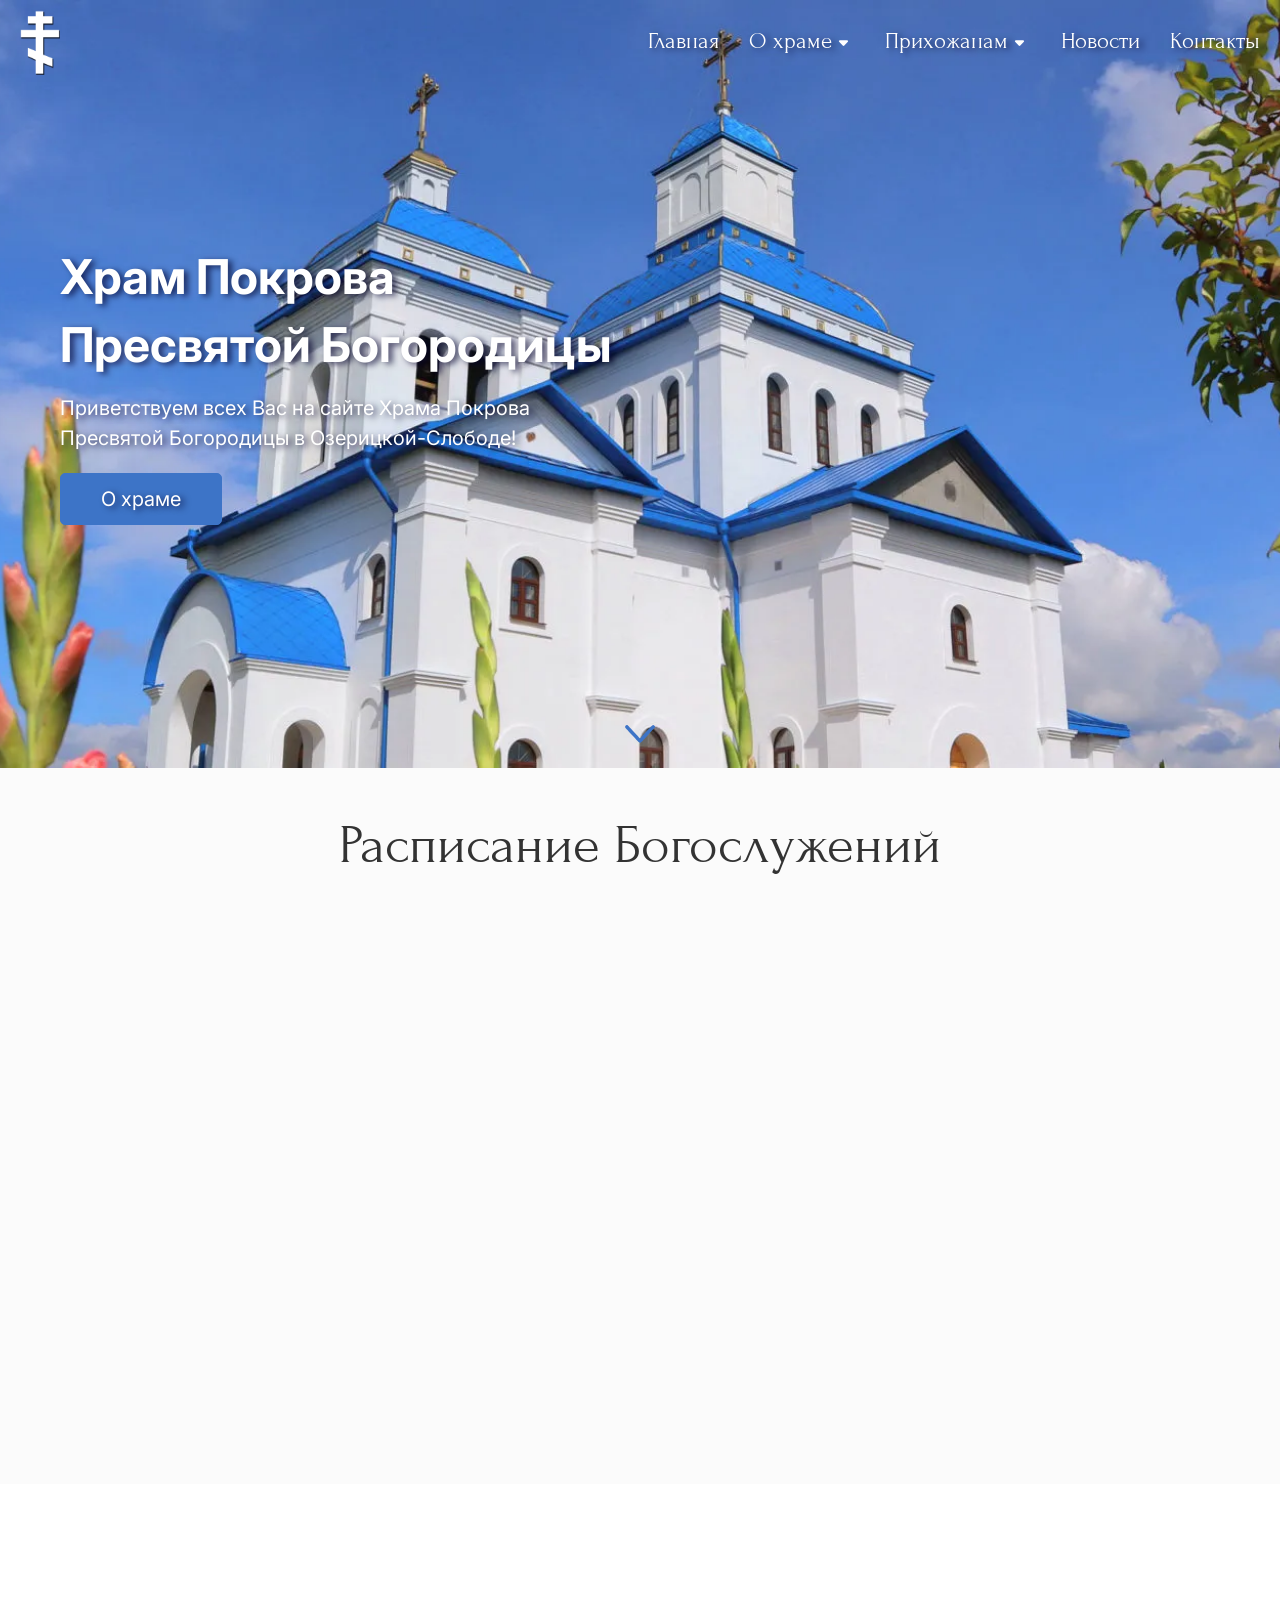
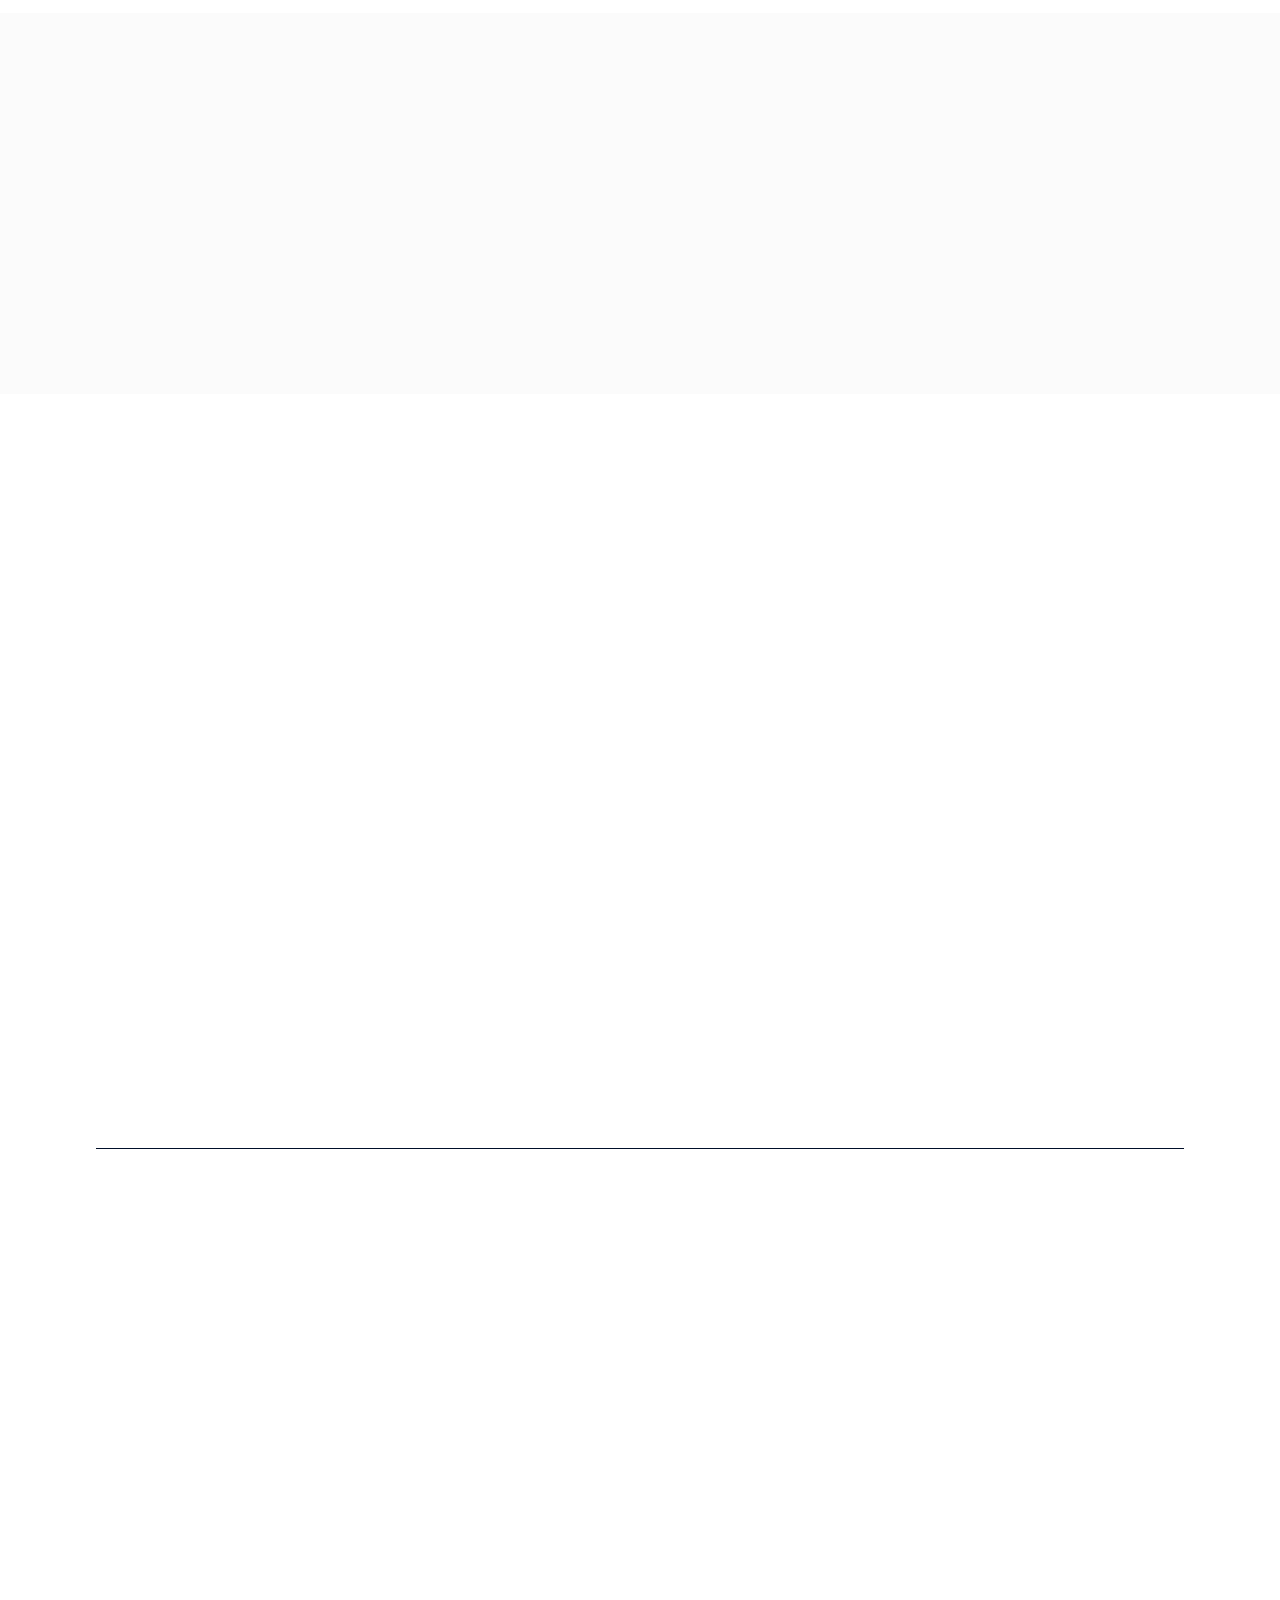
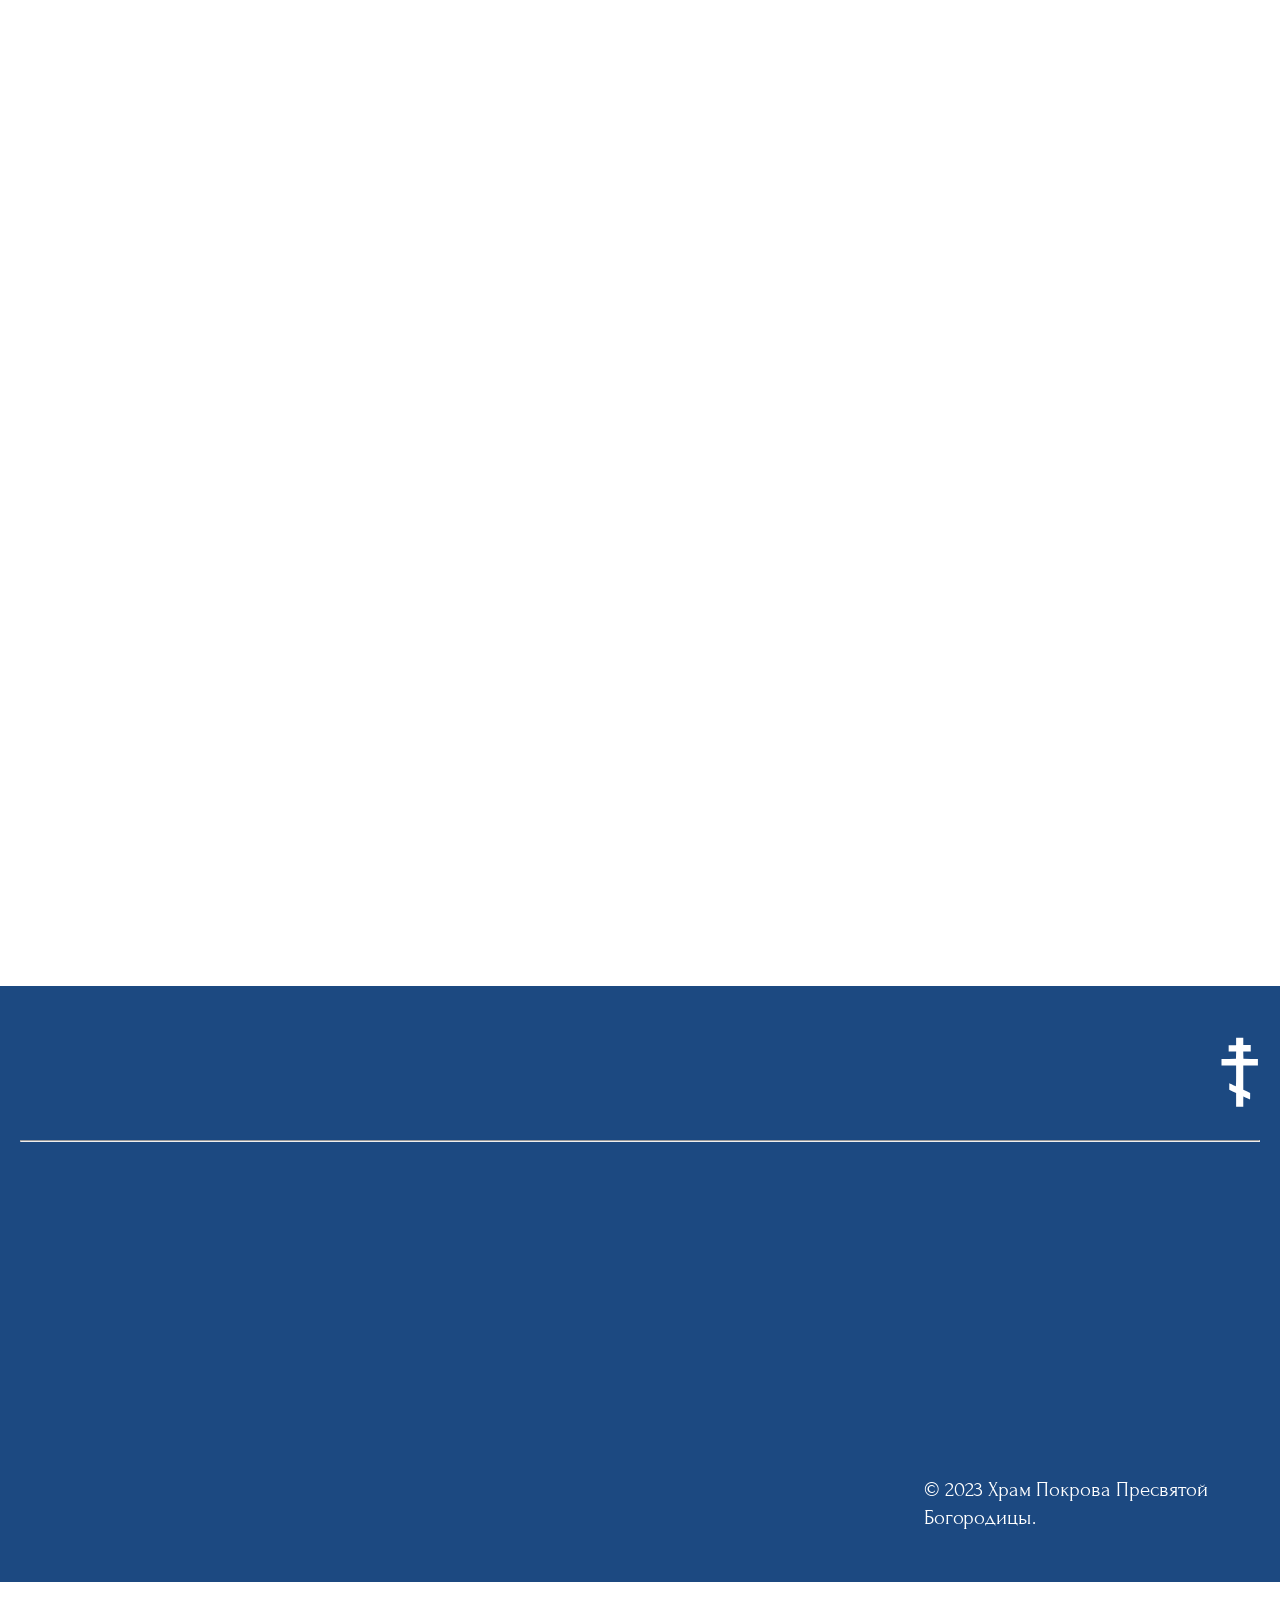
==== commit e63d1a80: "Add files via upload" ====
--- a/index.html
+++ b/index.html
@@ -4,10 +4,10 @@
     <meta charset="UTF-8">
     <meta http-equiv="X-UA-Compatible" content="IE=edge">
     <meta name="viewport" content="width=device-width, initial-scale=1.0">
-    <link rel="stylesheet" href="https://cdn.jsdelivr.net/npm/swiper@8/swiper-bundle.min.css"/>
-    <link rel="stylesheet" href="./assets/fancybox/fancybox.css">
+    <link rel="stylesheet" rel= "prefetch" href="https://cdn.jsdelivr.net/npm/swiper@8/swiper-bundle.min.css"/>
+    <link rel="stylesheet" rel= "prefetch" href="./assets/fancybox/fancybox.css">
     <link href="https://unpkg.com/aos@2.3.1/dist/aos.css" rel="stylesheet">
-    <link rel="icon" href="./favicon.ico" type="image/x-icon">
+    <link rel="icon" rel= "prefetch" href="./favicon.ico" type="image/x-icon">
     <link rel="stylesheet" href="./style.css">
     <title>Pokrov.by</title>
 </head>
@@ -17,7 +17,7 @@
             <div class="container">
                 <div class="header__inner">
                     <a href="index.html" class="header__logo-link" data-aos="fade-up">
-                        <img class="header__logo-img" src="./assets/img/6.png" loading="lazy" alt="Логотип">
+                        <img class="header__logo-img" src="./assets/img/6.WEBP" loading="lazy" alt="Логотип">
                     </a>
                     <div class="header__menu-box">
                         <nav class="header__navigation" data-aos="fade-up">
@@ -434,7 +434,7 @@
                     <div class="church__box" id="sunday-school">
                         <div class="church__wrapper">
                             <div class="church__sunday-left" data-aos="fade-up">
-                                <img class="church__sunday-image1" src="./assets/img/sunday/IMG_6370_MIN.WEBP" loading="lazy" alt="Воскресная школа в Храме Покрова Пресвятой Богородицы">
+                                <img class="church__sunday-image1" src="./assets/img/sunday/img-6370-min-1.webp" loading="lazy" alt="Воскресная школа в Храме Покрова Пресвятой Богородицы">
                             </div>
                             <div class="church__sunday-right" data-aos="fade-up">
                                 <h3 class="church__right-subtitle">Воскресная школа.</h3>
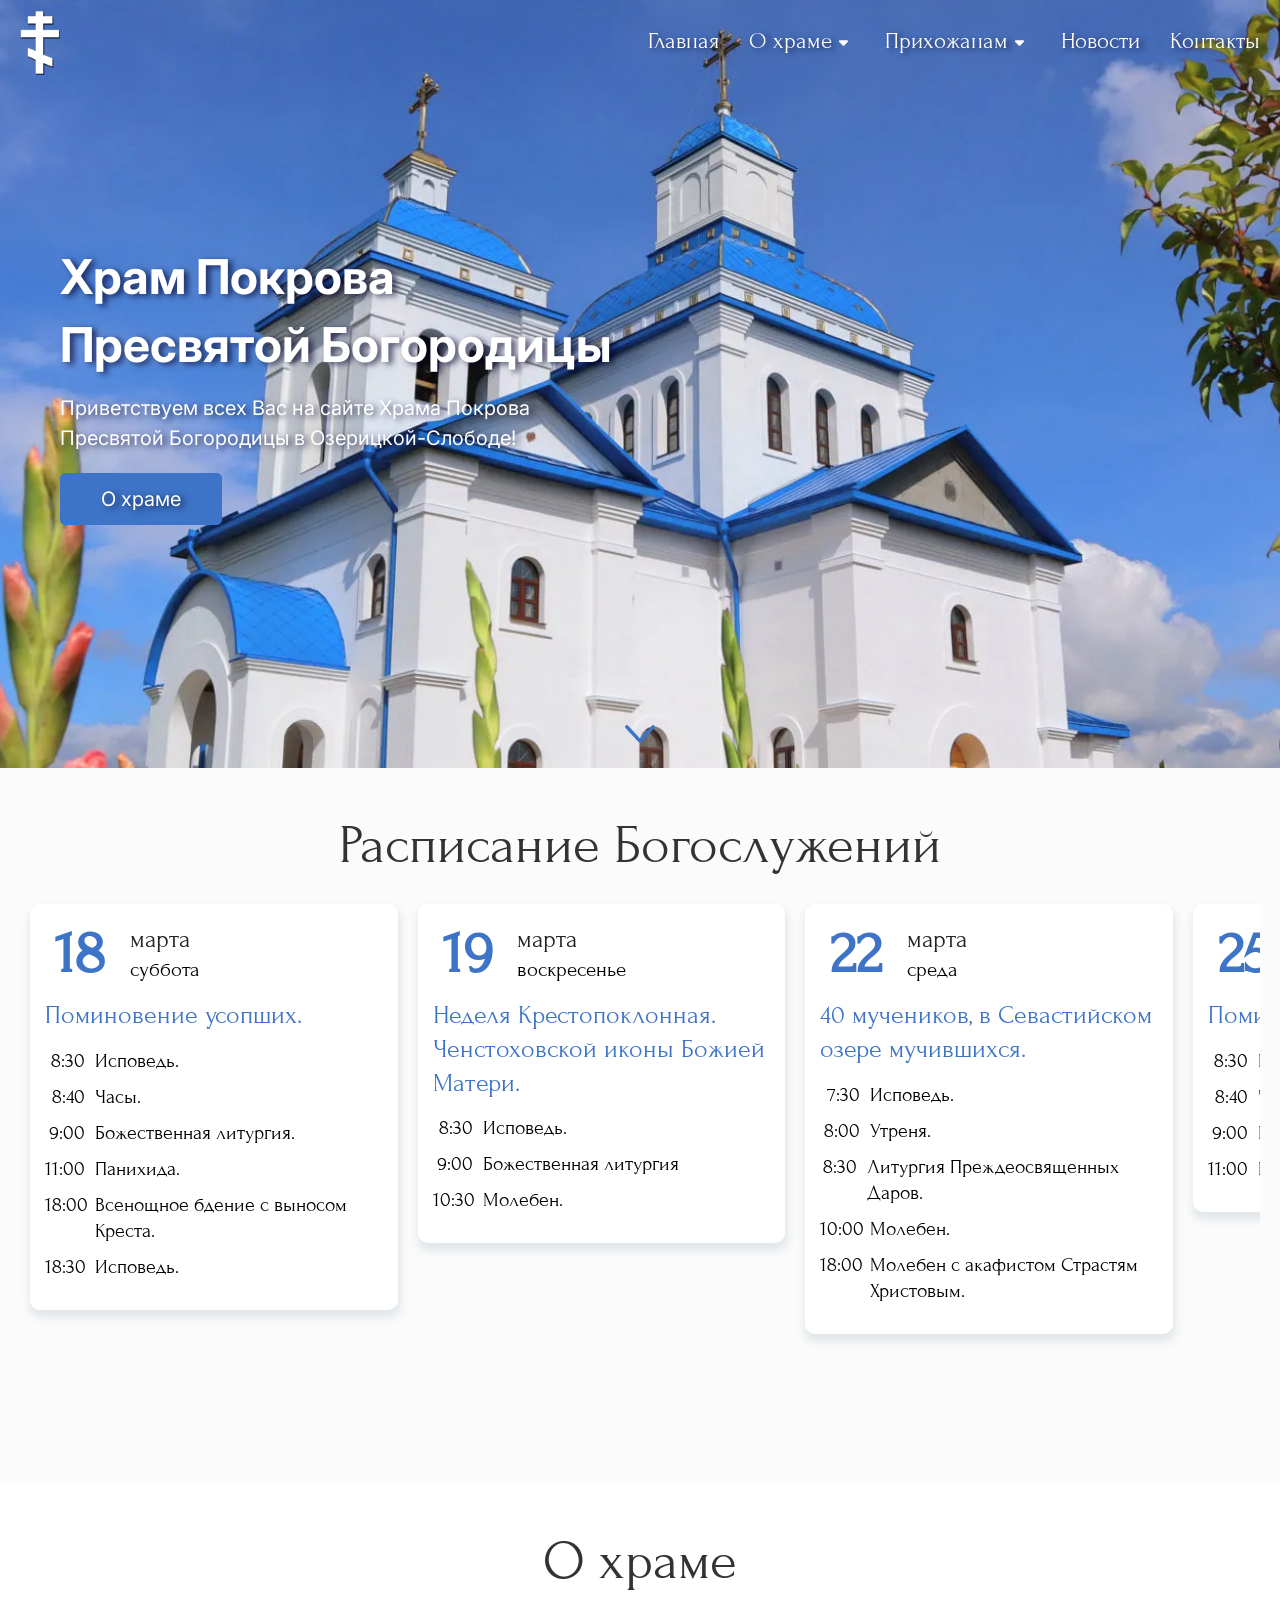
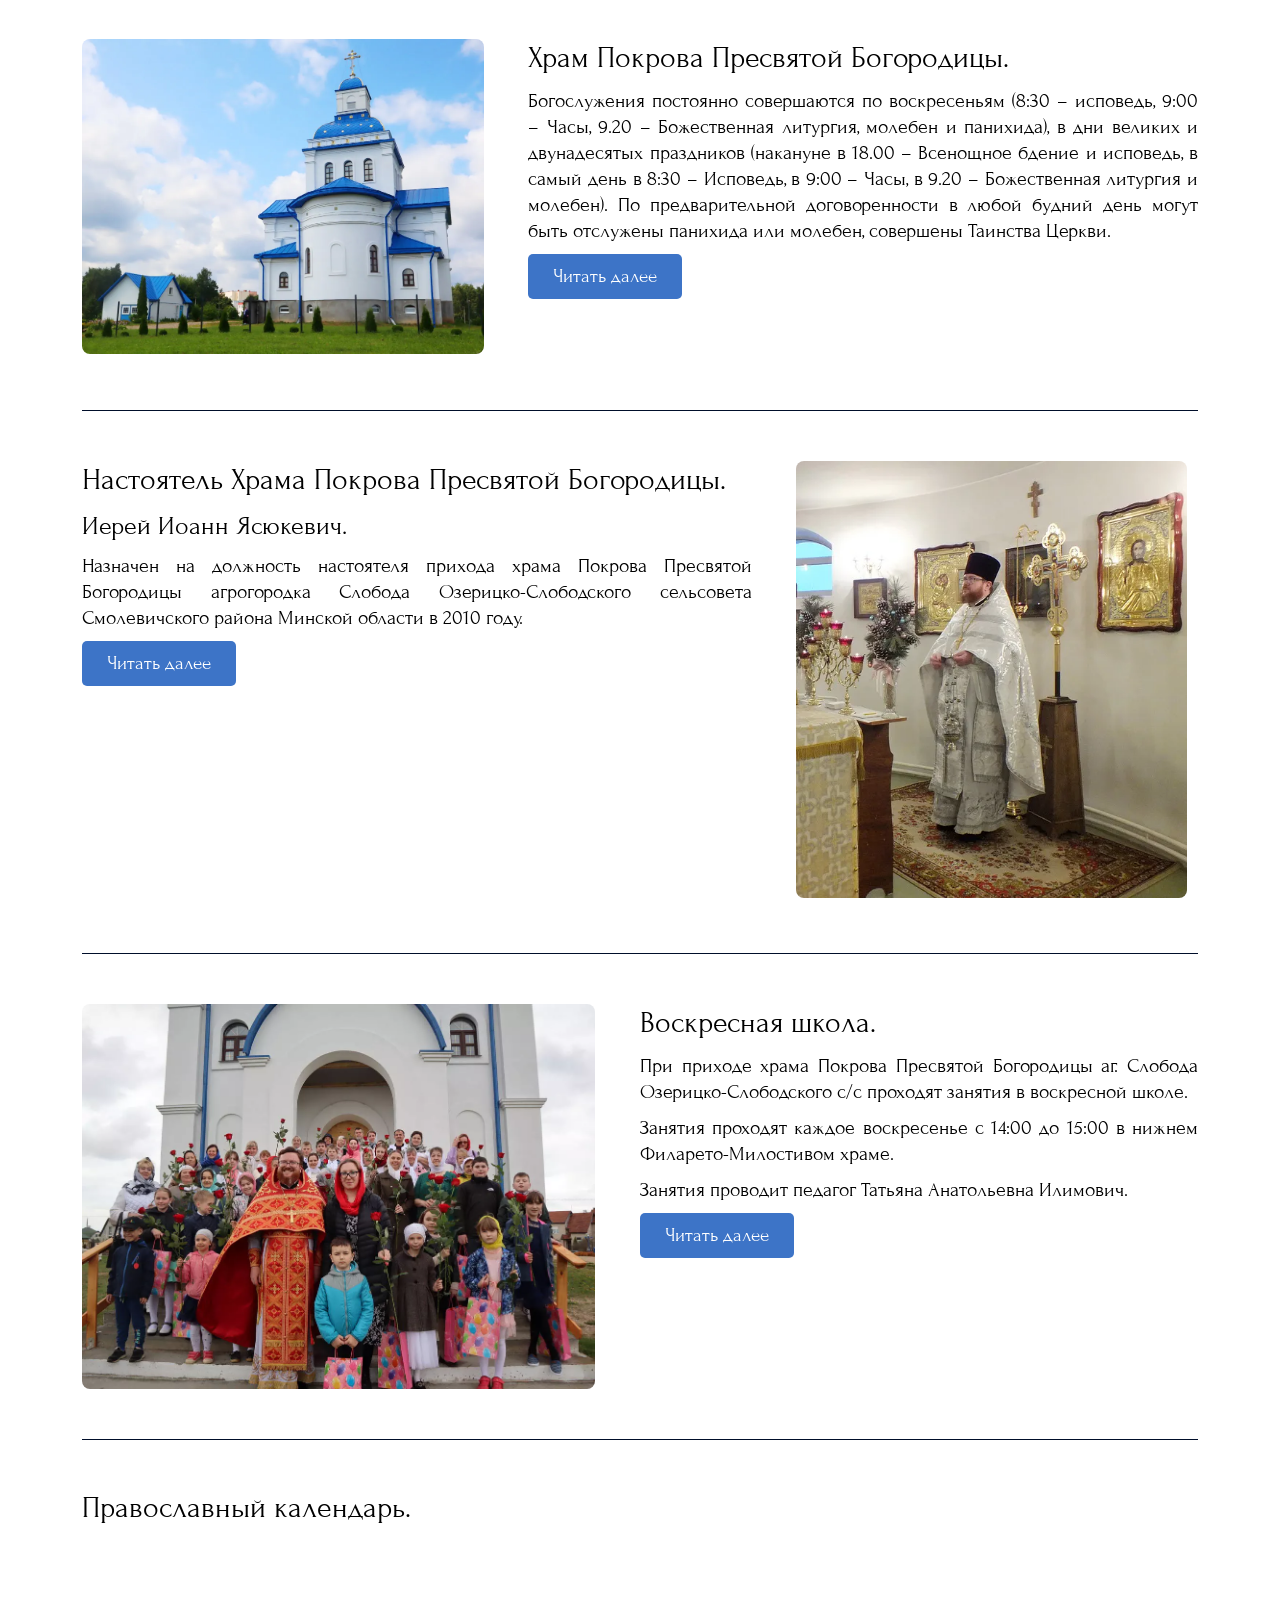
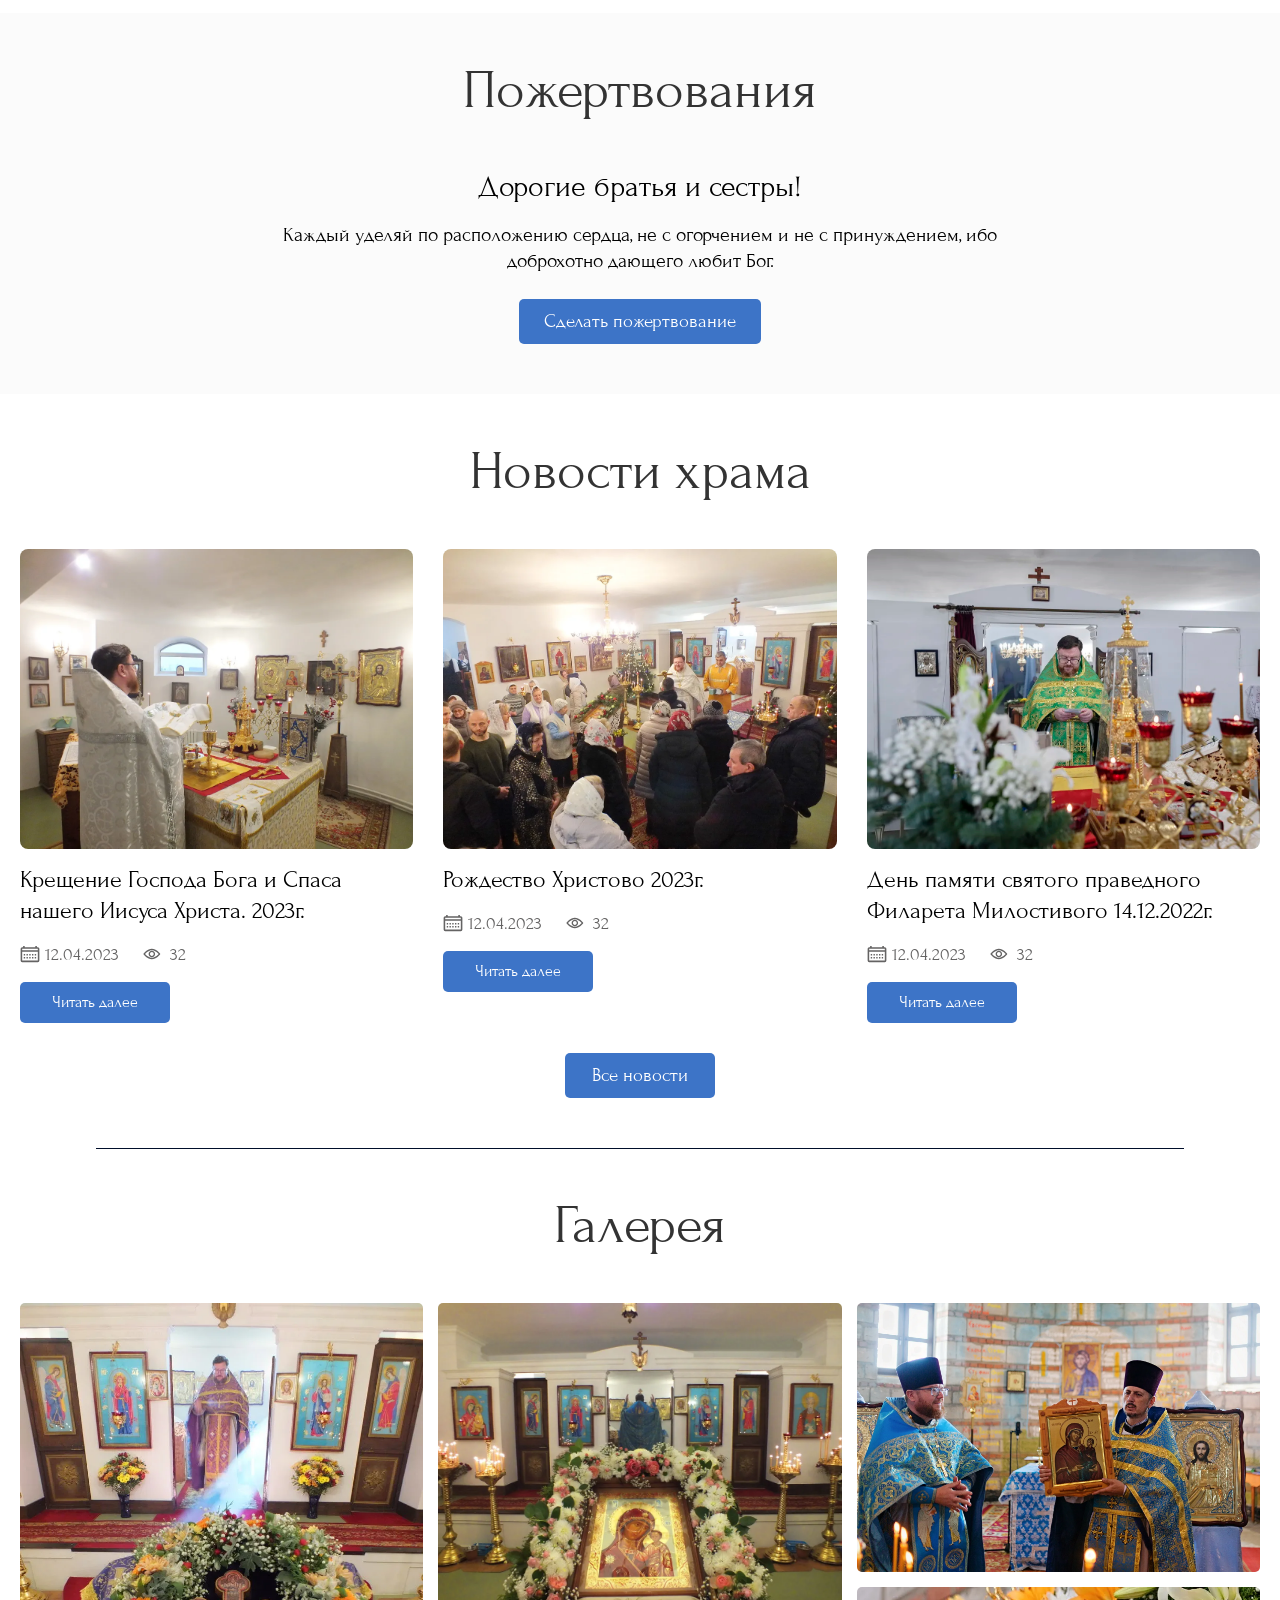
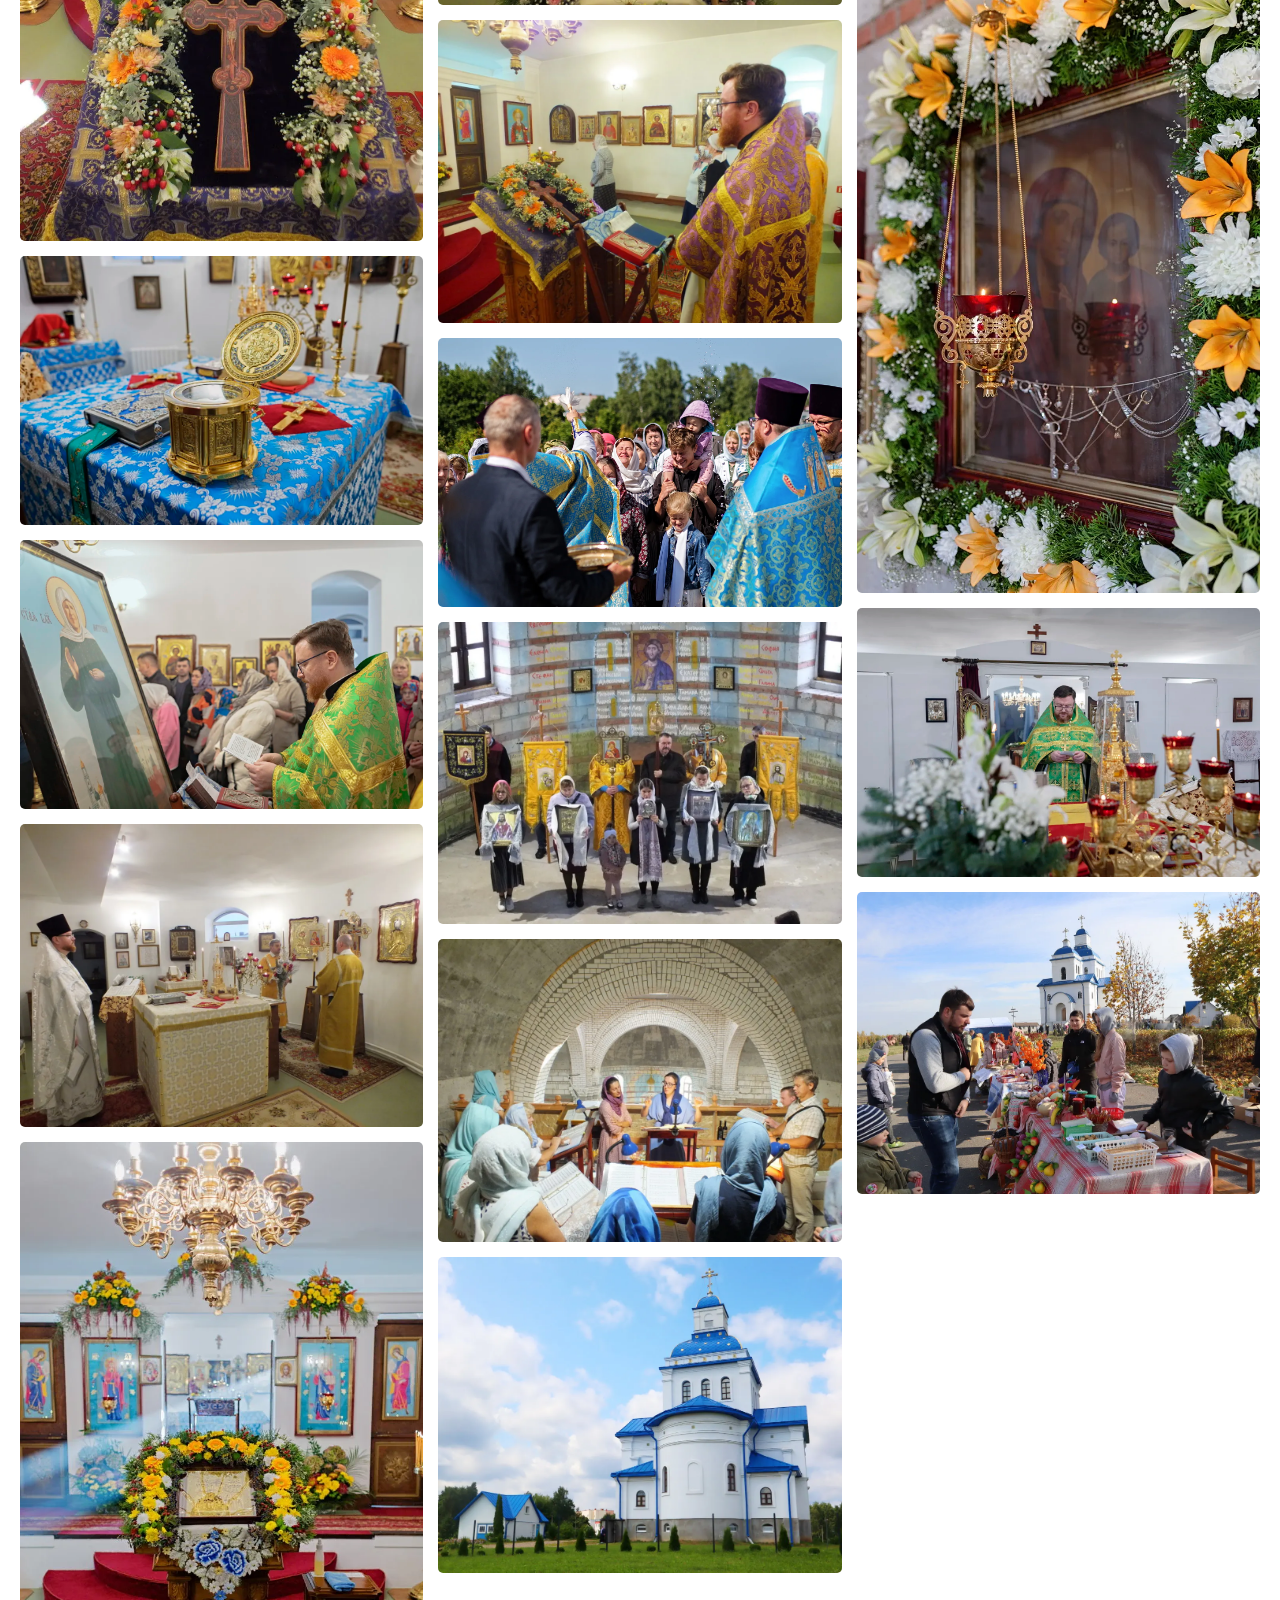
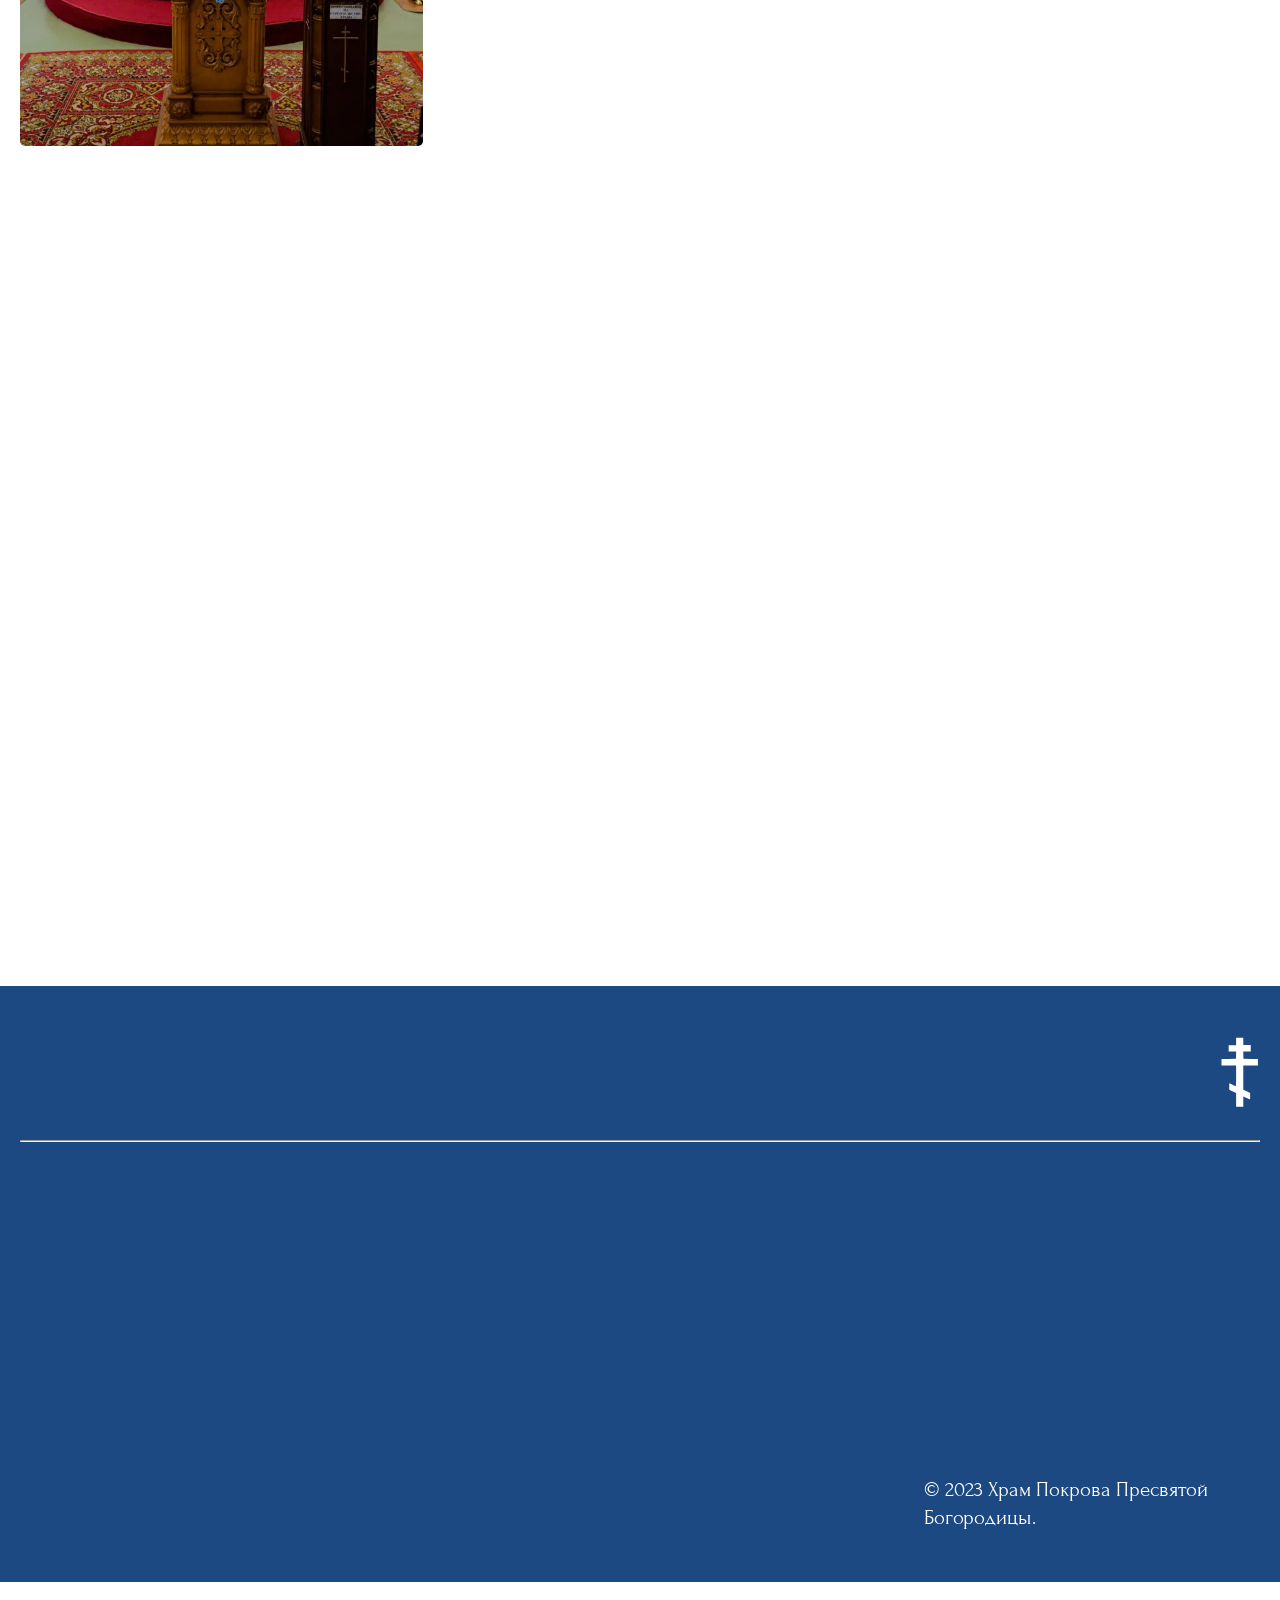
==== commit ec98cfcd: "Add files via upload" ====
--- a/index.html
+++ b/index.html
@@ -4,10 +4,10 @@
     <meta charset="UTF-8">
     <meta http-equiv="X-UA-Compatible" content="IE=edge">
     <meta name="viewport" content="width=device-width, initial-scale=1.0">
-    <link rel="stylesheet" rel= "prefetch" href="https://cdn.jsdelivr.net/npm/swiper@8/swiper-bundle.min.css"/>
-    <link rel="stylesheet" rel= "prefetch" href="./assets/fancybox/fancybox.css">
+    <link rel="stylesheet" href="https://cdn.jsdelivr.net/npm/swiper@8/swiper-bundle.min.css"/>
+    <link rel="stylesheet" href="./assets/fancybox/fancybox.css">
     <link href="https://unpkg.com/aos@2.3.1/dist/aos.css" rel="stylesheet">
-    <link rel="icon" rel= "prefetch" href="./favicon.ico" type="image/x-icon">
+    <link rel="icon" href="./favicon.ico" type="image/x-icon">
     <link rel="stylesheet" href="./style.css">
     <title>Pokrov.by</title>
 </head>
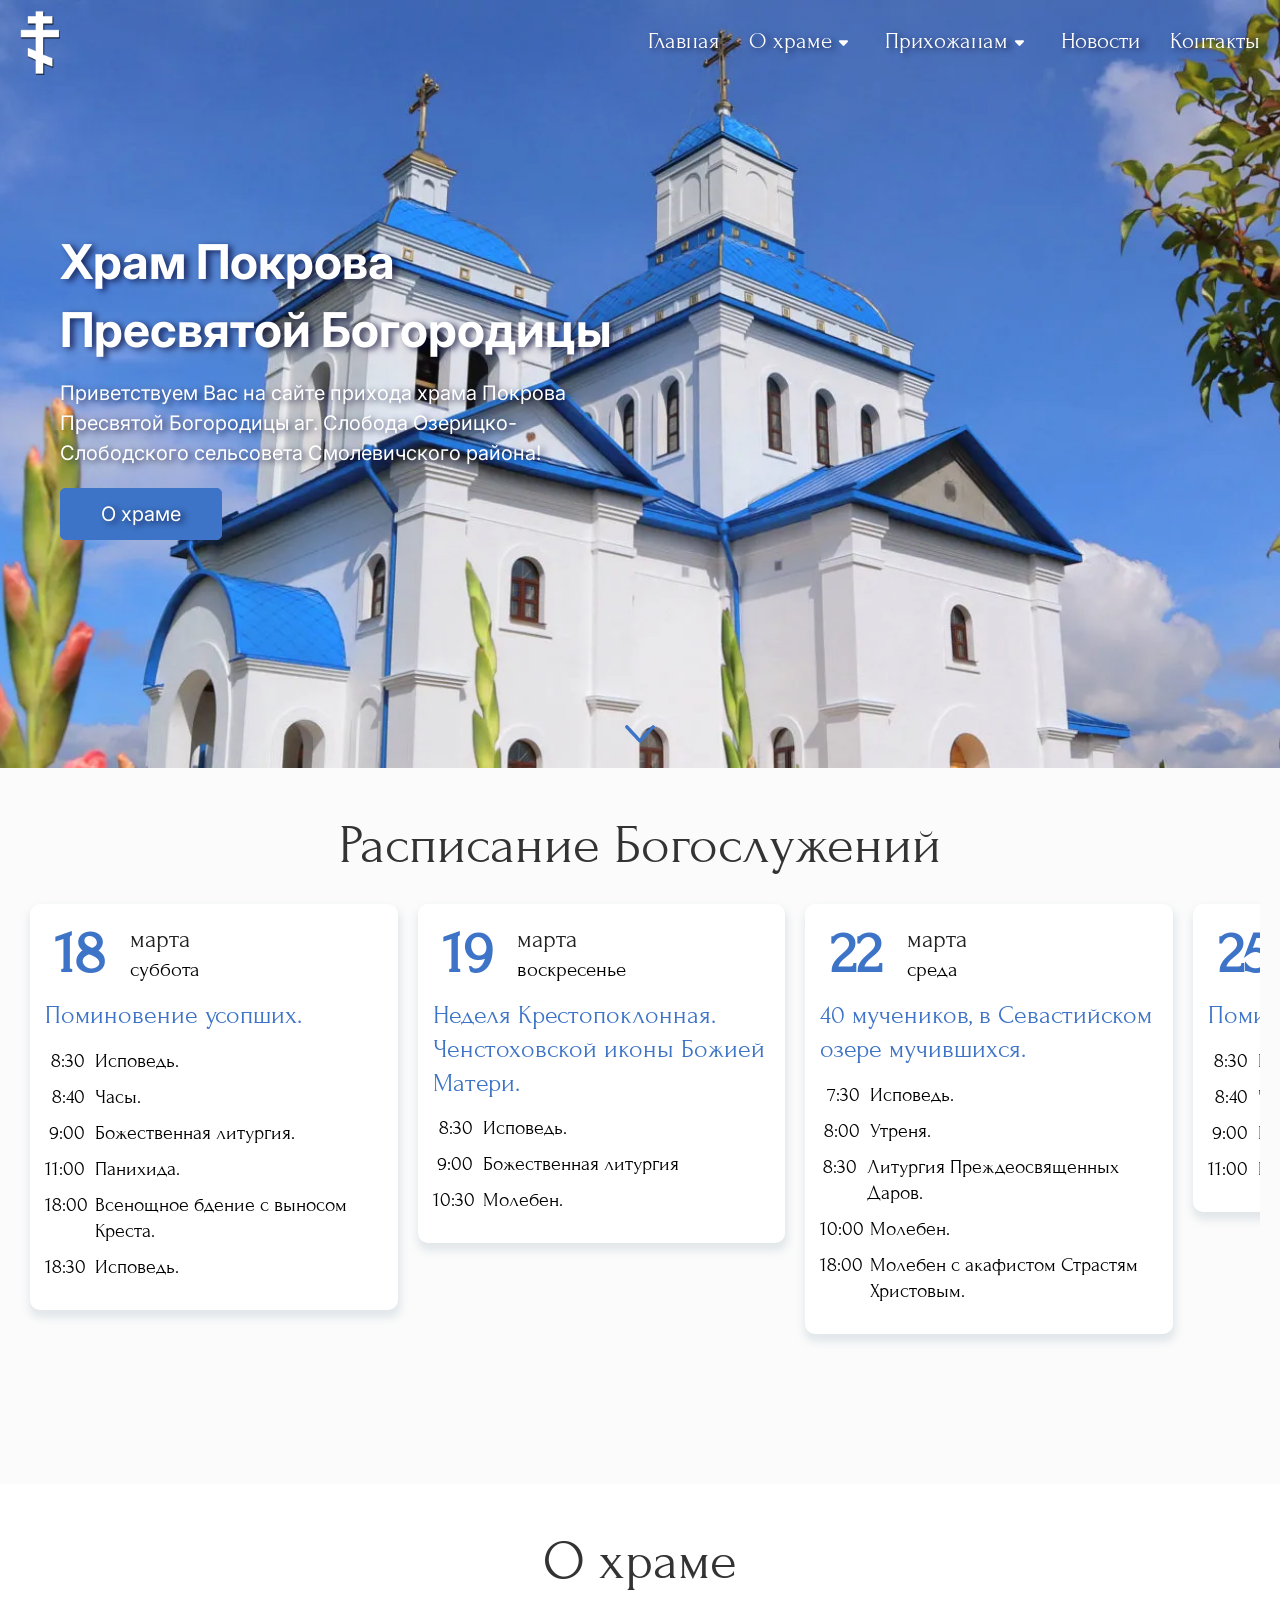
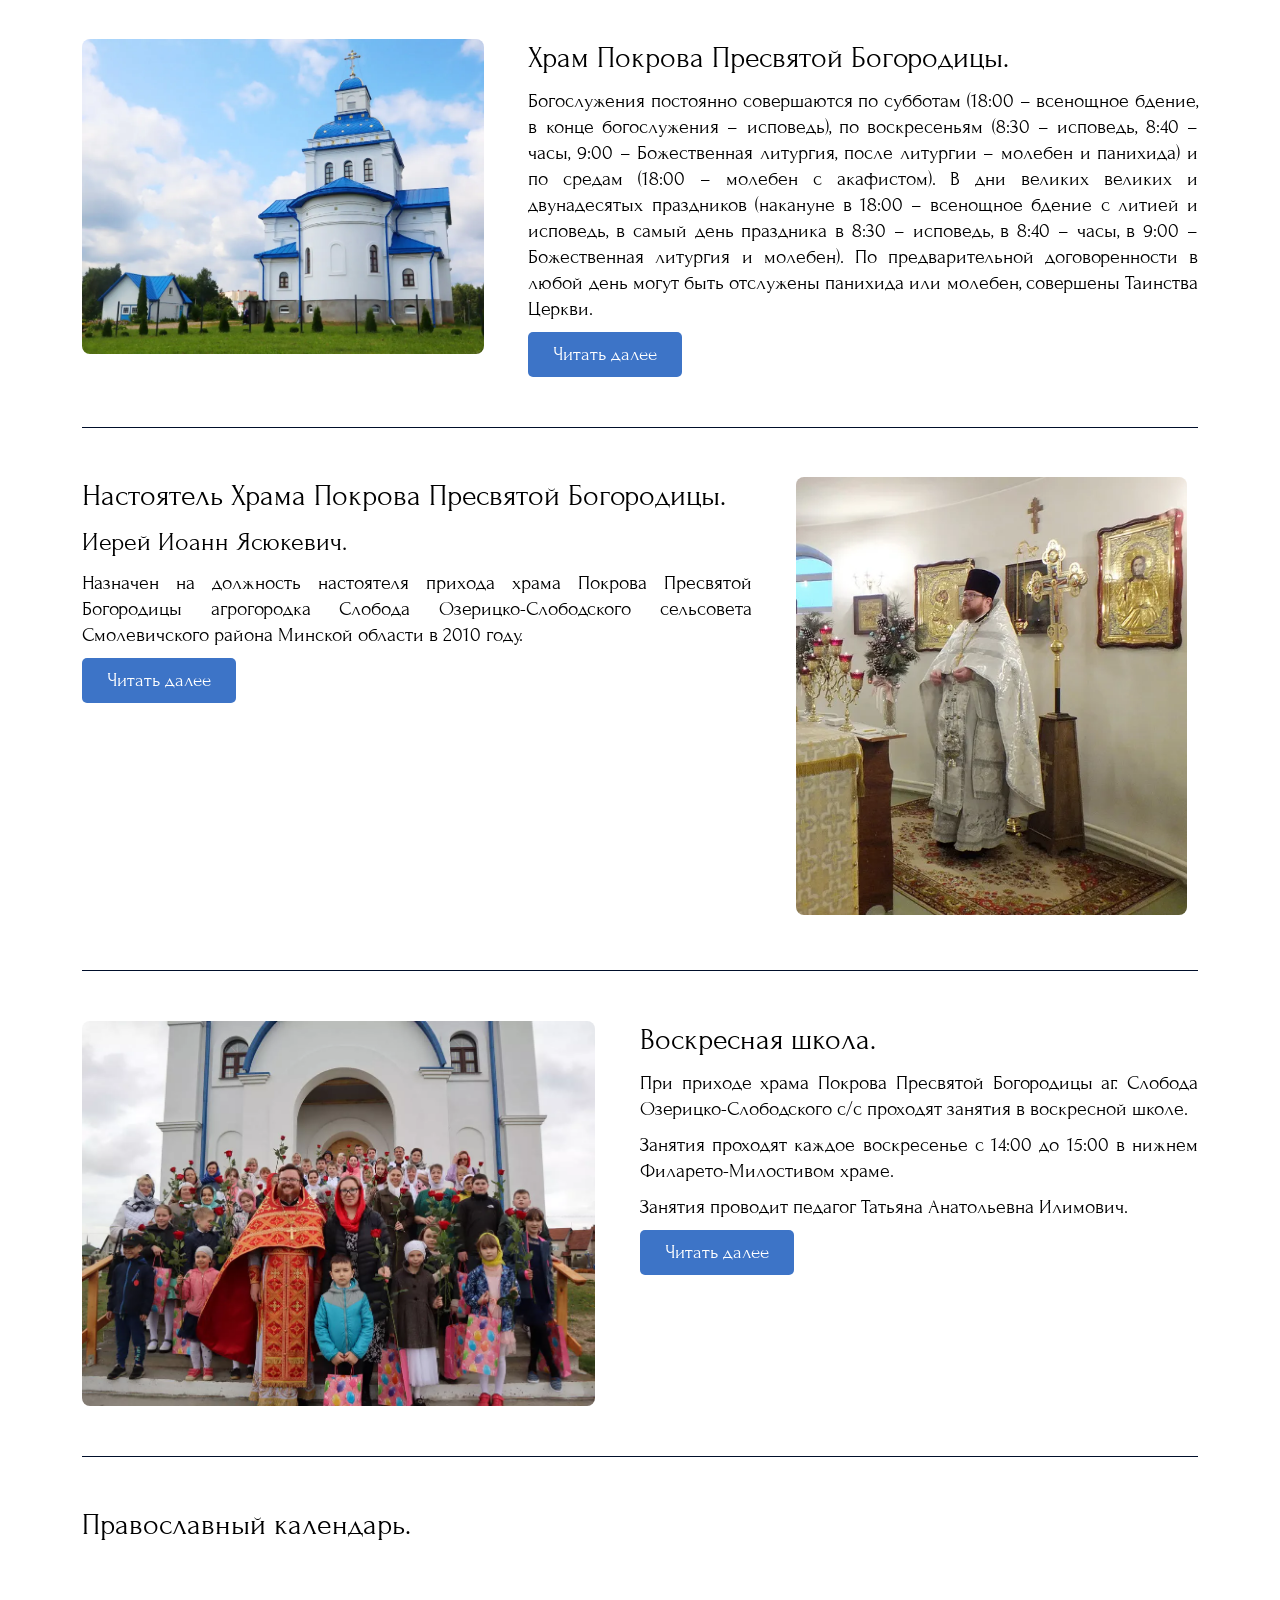
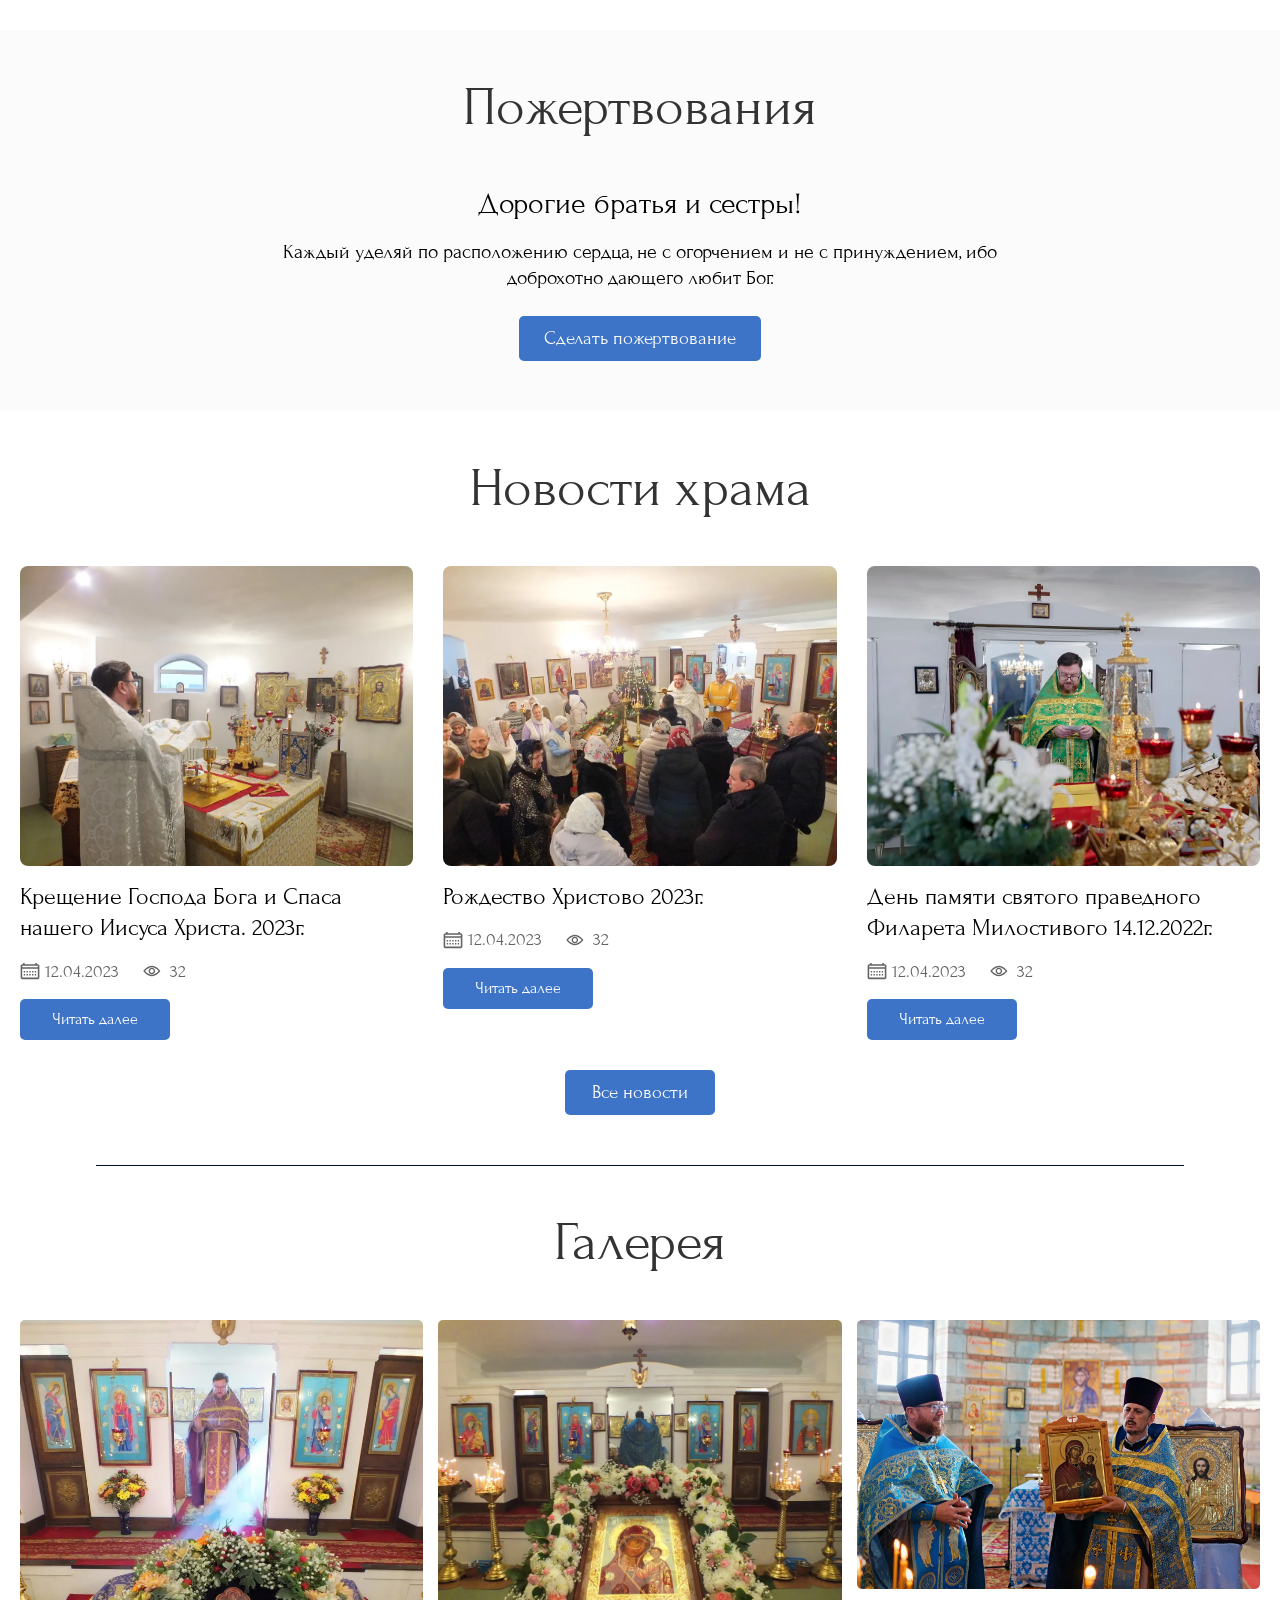
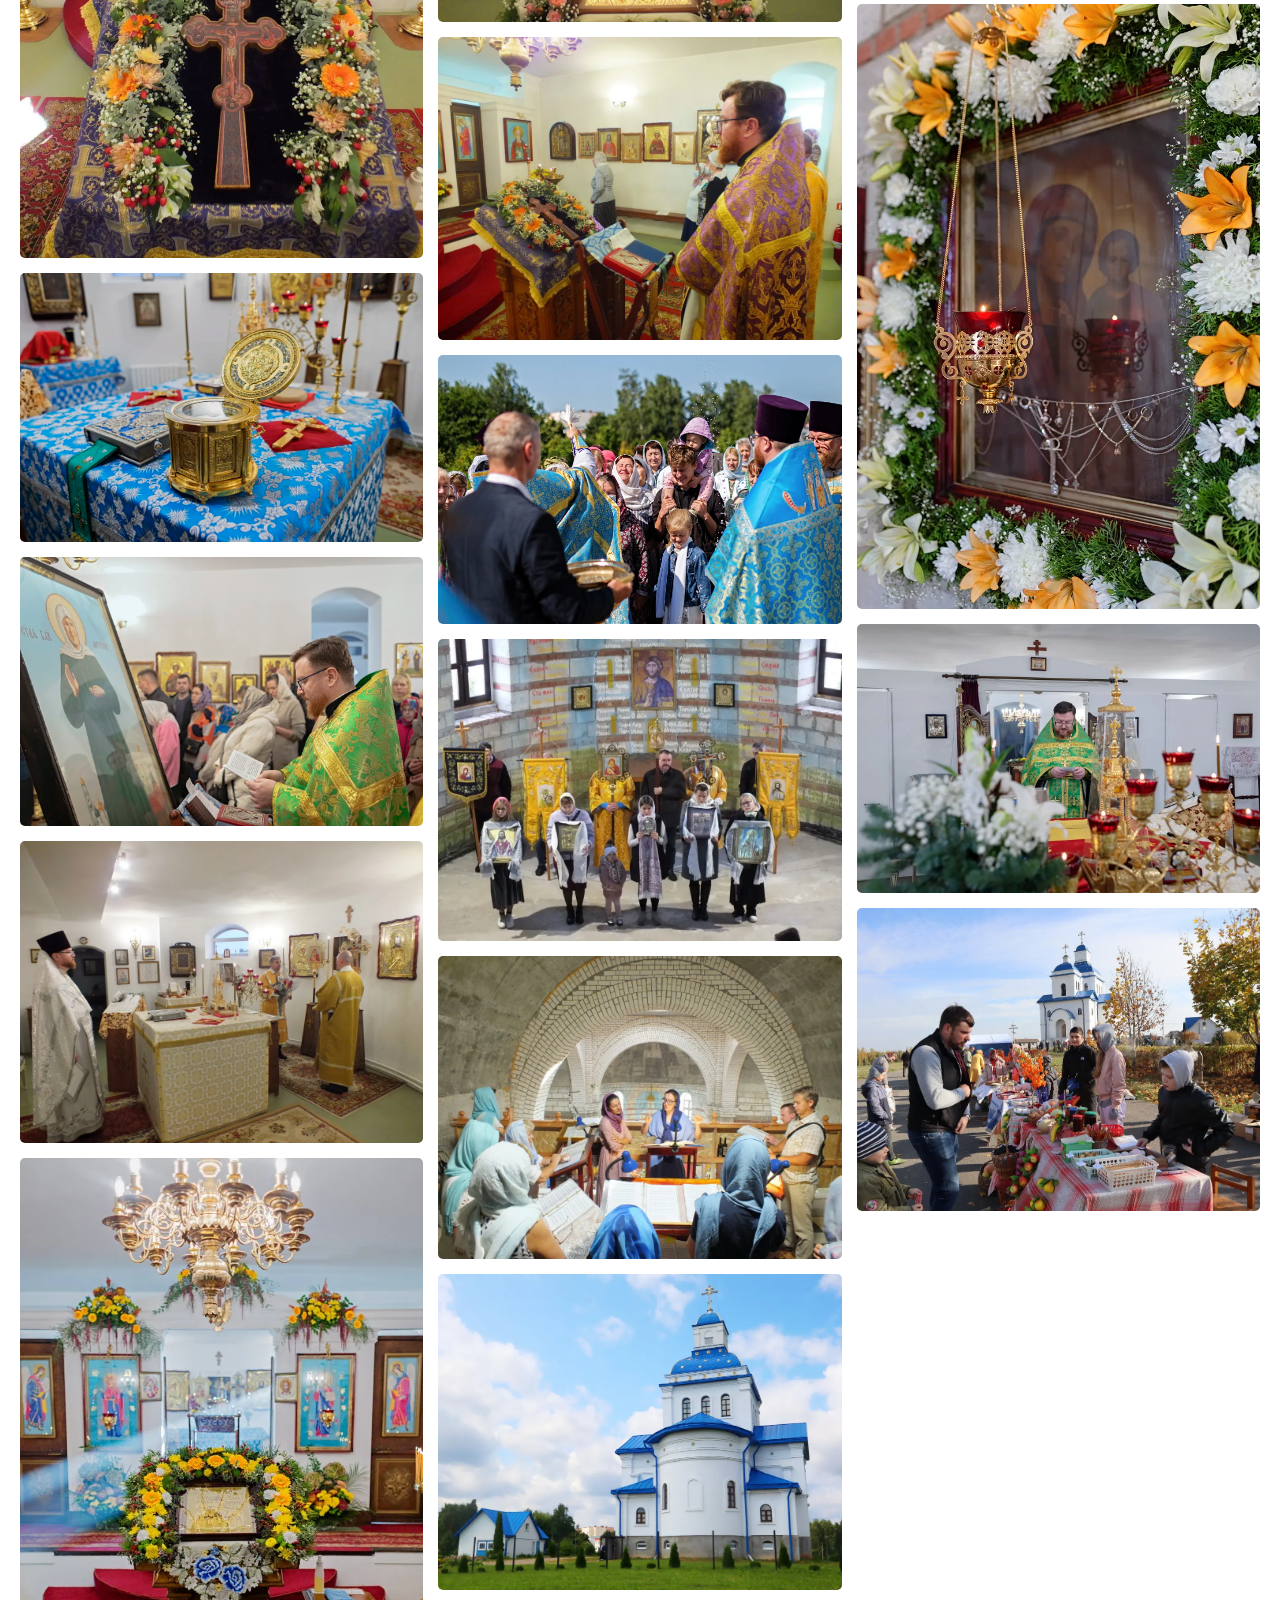
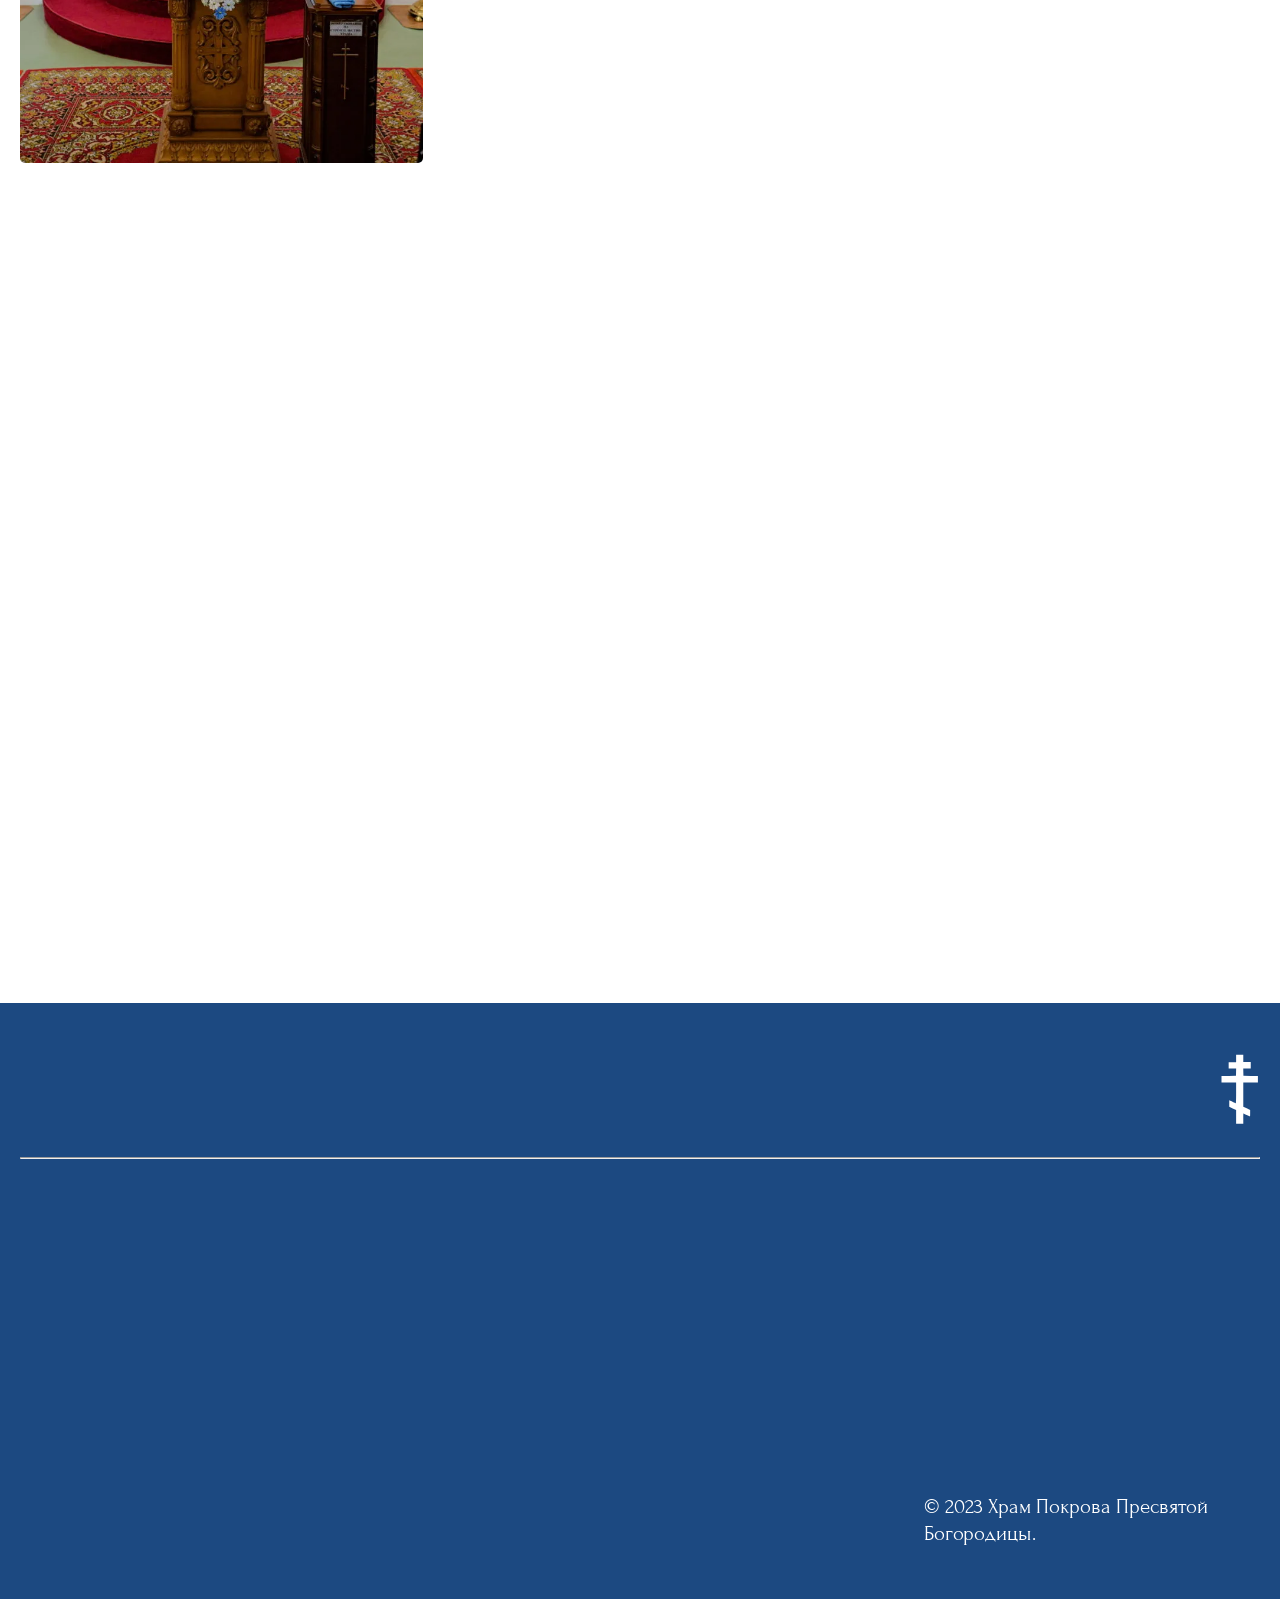
==== commit 9b5ab677: "Add files via upload" ====
--- a/index.html
+++ b/index.html
@@ -196,7 +196,7 @@
                 <div class="hero__inner">
                     <div class="hero__wrapper" data-aos="fade-up">
                         <h1 class="hero__title">Храм Покрова<br>Пресвятой Богородицы</h1>
-                        <p class="hero__subtitle">Приветствуем всех Вас на сайте Храма Покрова Пресвятой Богородицы в Озерицкой-Слободе!</p>
+                        <p class="hero__subtitle">Приветствуем Вас на сайте прихода храма Покрова Пресвятой Богородицы аг. Слобода Озерицко-Слободского сельсовета Смолевичского района!</p>
                         <a href="#church" class="hero__link">О храме</a>
                     </div>
                     <a href="#schedule" class="hero__svg-link">
@@ -401,12 +401,9 @@
                             <div class="church__right" data-aos="fade-up">
                                 <h3 class="church__right-subtitle">Храм Покрова Пресвятой Богородицы.</h3>
                                 <p class="church__right-text">
-                                    Богослужения постоянно совершаются по воскресеньям (8:30 – исповедь, 9:00 – Часы,
-                                     9.20 – Божественная литургия, молебен и панихида),
-                                      в дни великих и двунадесятых праздников (накануне в 18.00 – Всенощное бдение и исповедь,
-                                       в самый день в 8:30 – Исповедь, в 9:00 – Часы, в 9.20 – Божественная литургия и молебен). 
-                                    По предварительной договоренности в любой будний день могут быть отслужены панихида или молебен, 
-                                    совершены Таинства Церкви.
+                                    Богослужения постоянно совершаются по субботам (18:00 – всенощное бдение, в конце богослужения – исповедь), по воскресеньям (8:30 – исповедь, 8:40 – часы, 9:00 – Божественная литургия, после литургии – молебен и панихида) и по средам (18:00 – молебен с акафистом). 
+                                    В дни великих великих и двунадесятых праздников (накануне в 18:00 – всенощное бдение с литией и исповедь, в самый день праздника в 8:30 – исповедь, в 8:40 – часы, в 9:00 – Божественная литургия и молебен). 
+                                    По предварительной договоренности в любой день могут быть отслужены панихида или молебен, совершены Таинства Церкви.
                                 </p>
                                 <a class="church__right-link" href="church.html">Читать далее</a>
                             </div>
